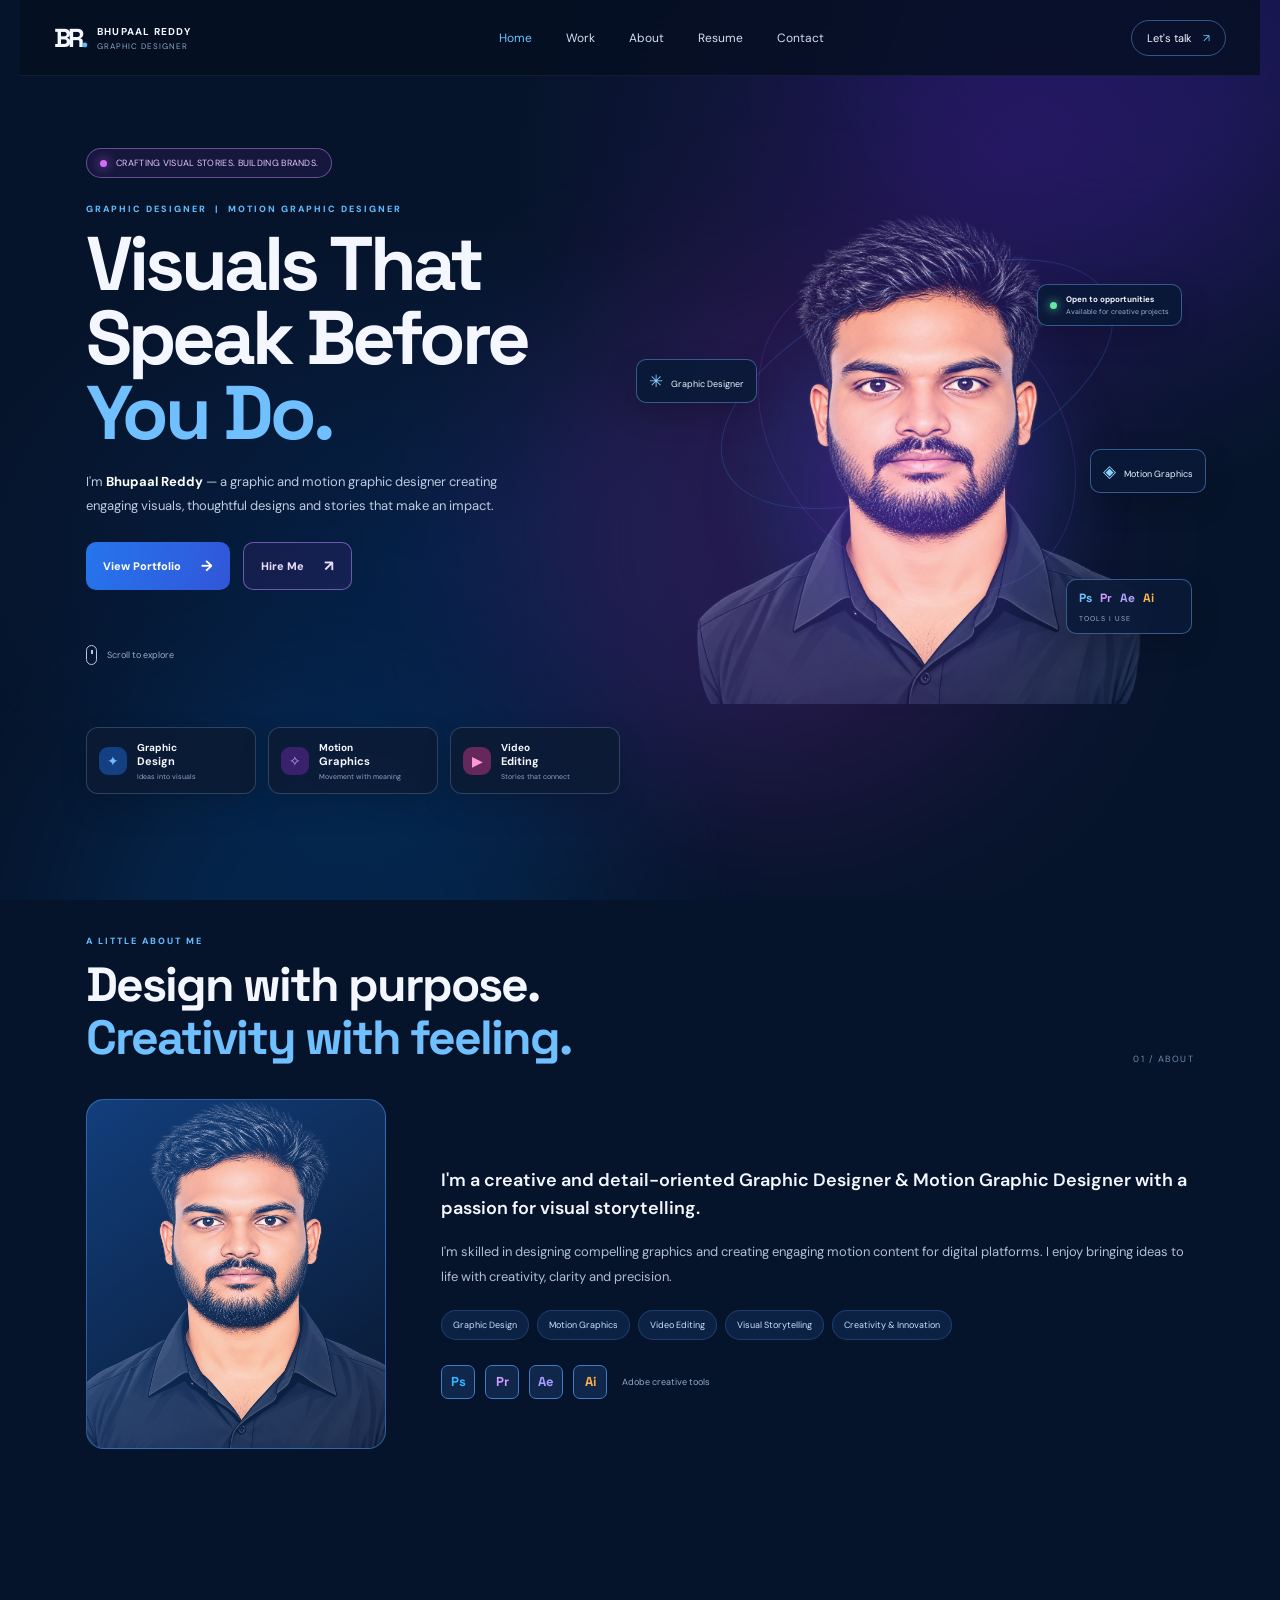
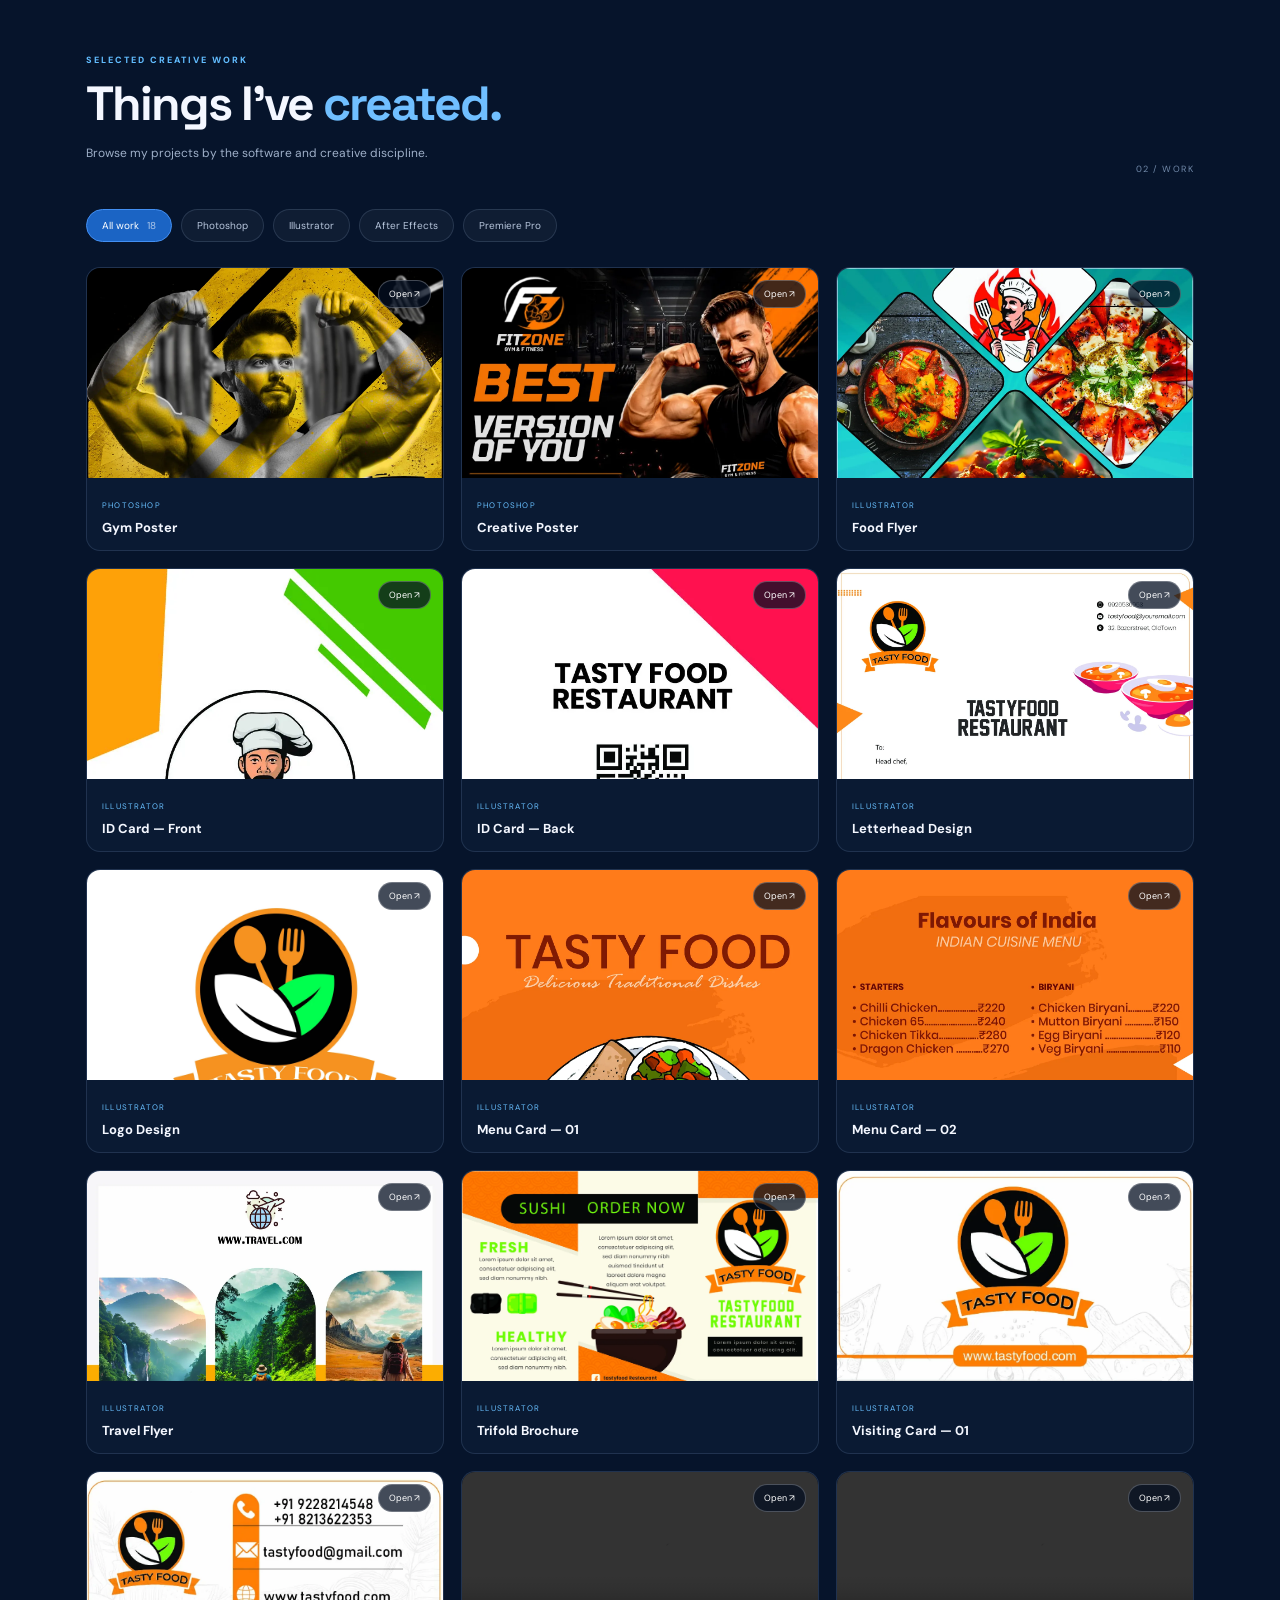
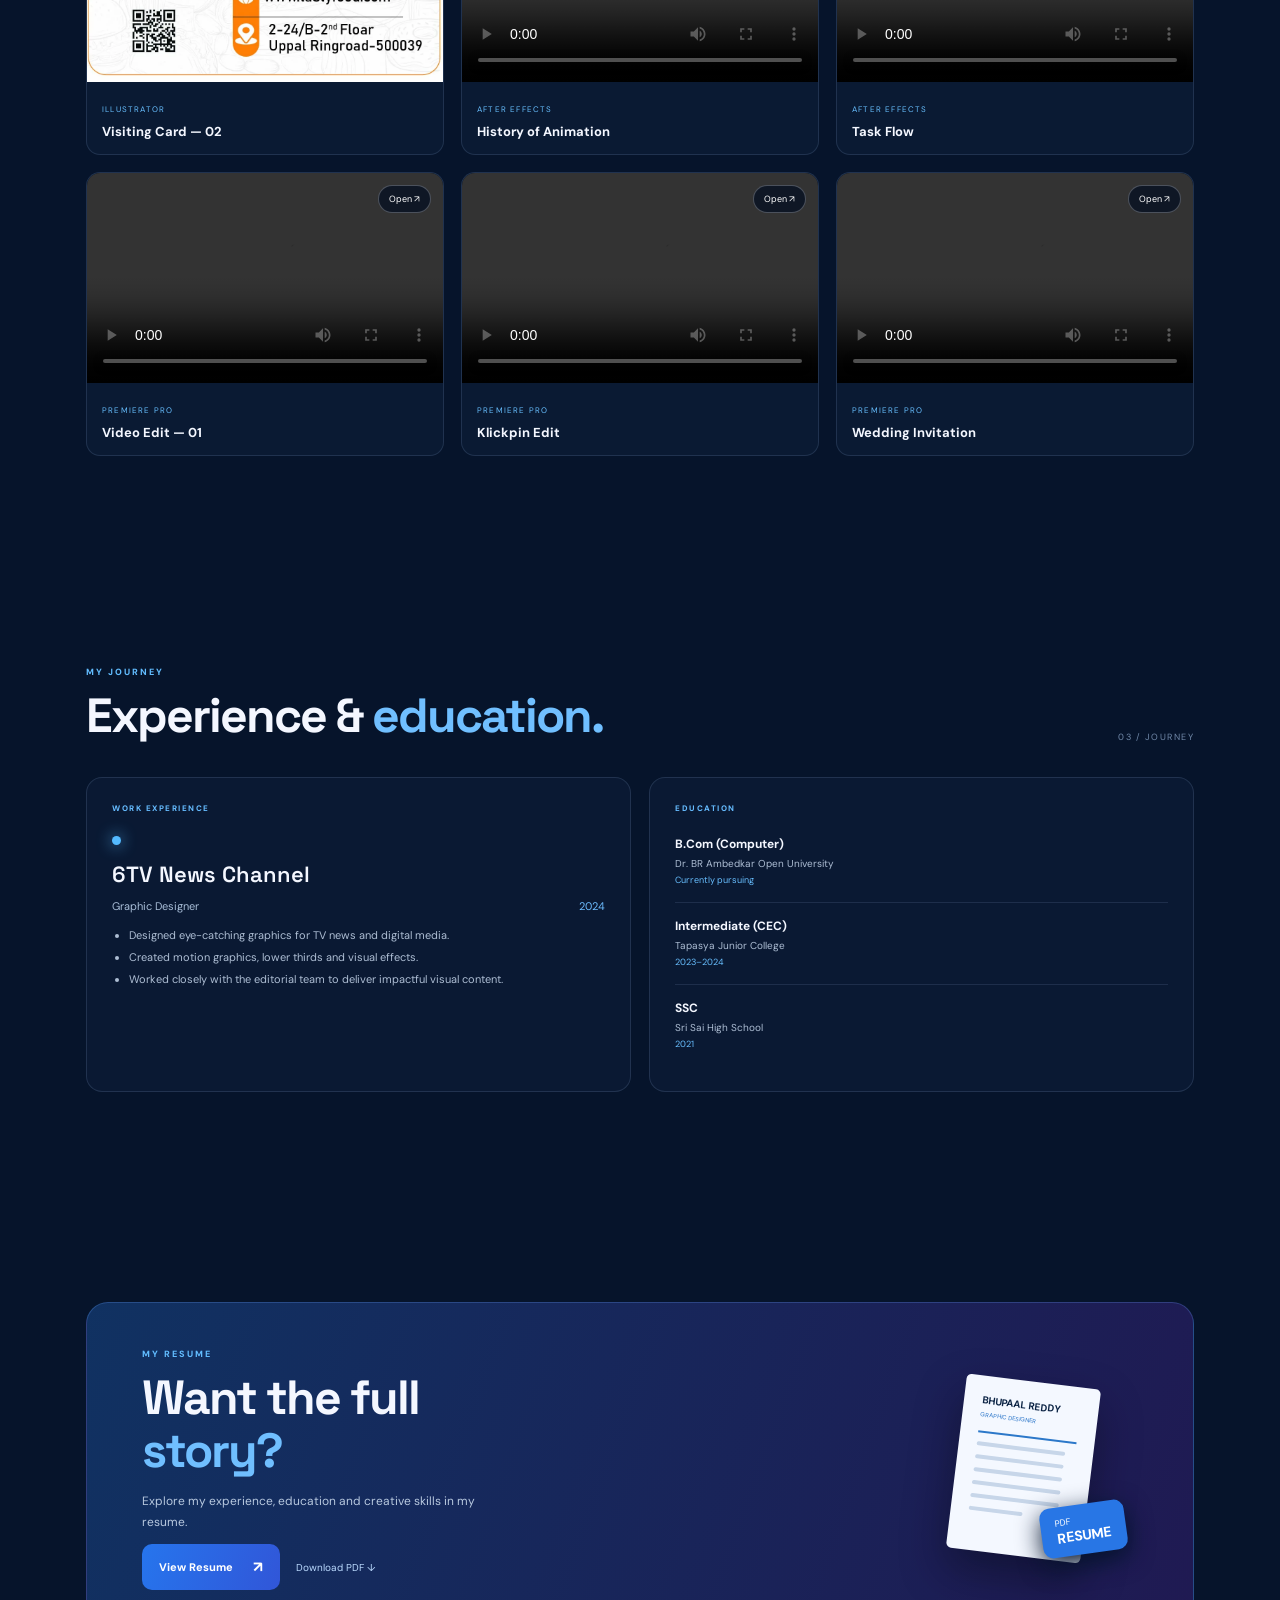
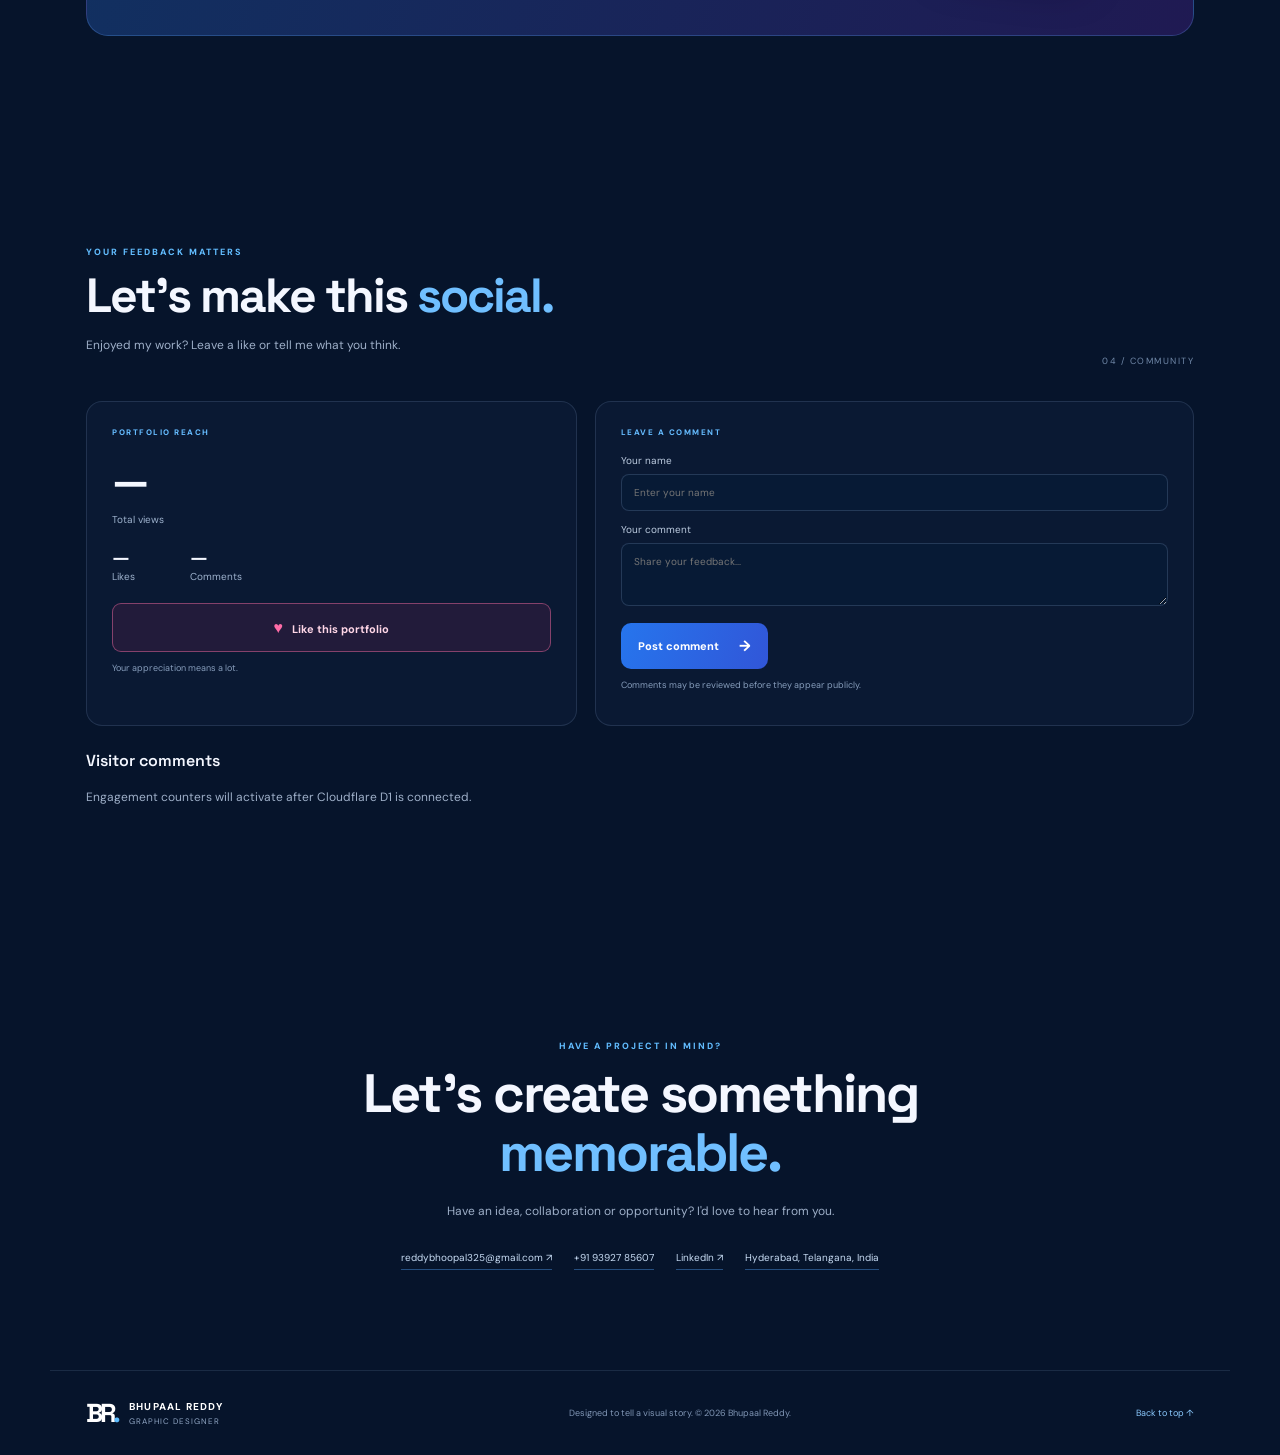
==== index.html @ ab81c2b3 "Add files via upload" ====
<!doctype html>
<html lang="en">
<head>
  <meta charset="utf-8"><meta name="viewport" content="width=device-width, initial-scale=1">
  <meta name="theme-color" content="#06142b">
  <meta name="description" content="Bhupaal Reddy — Graphic Designer and Motion Graphic Designer. Explore selected design, motion graphics and video editing work.">
  <title>Bhupaal Reddy | Graphic & Motion Graphic Designer</title>
  <link rel="preconnect" href="https://fonts.googleapis.com">
  <link rel="preconnect" href="https://fonts.gstatic.com" crossorigin>
  <link href="https://fonts.googleapis.com/css2?family=DM+Sans:wght@400;500;600;700;800&family=Space+Grotesk:wght@400;500;600;700&display=swap" rel="stylesheet">
  <link rel="stylesheet" href="style.css">
</head>
<body>
  <div class="ambient" aria-hidden="true"><span></span><span></span><span></span></div>
  <header class="site-header">
    <a class="brand" href="#home"><span class="brand-mark">BR<span>.</span></span><span><b>BHUPAAL REDDY</b><small>GRAPHIC DESIGNER</small></span></a>
    <button class="menu-toggle" aria-label="Toggle navigation" aria-expanded="false">☰</button>
    <nav class="nav"><a href="#home" class="active">Home</a><a href="#work">Work</a><a href="#about">About</a><a href="#resume">Resume</a><a href="#contact">Contact</a></nav>
    <a class="nav-cta" href="#contact">Let's talk <span>↗</span></a>
  </header>

  <main>
    <section class="hero section" id="home">
      <div class="hero-copy">
        <div class="eyebrow"><i></i> CRAFTING VISUAL STORIES. BUILDING BRANDS.</div>
        <p class="overline">GRAPHIC DESIGNER&nbsp; | &nbsp;MOTION GRAPHIC DESIGNER</p>
        <h1>Visuals That<br>Speak Before<br><em>You Do.</em></h1>
        <p class="hero-intro">I'm <strong>Bhupaal Reddy</strong> — a graphic and motion graphic designer creating engaging visuals, thoughtful designs and stories that make an impact.</p>
        <div class="hero-actions"><a class="btn primary" href="#work">View Portfolio <span>→</span></a><a class="btn secondary" href="#contact">Hire Me <span>↗</span></a></div>
        <a class="scroll-cue" href="#work"><span class="mouse"></span> Scroll to explore</a>
      </div>
      <div class="hero-visual">
        <div class="orbit orbit-one"></div><div class="orbit orbit-two"></div>
        <div class="portrait-glow"></div>
        <img class="hero-portrait" src="assets/bhupaal-portrait.png" alt="Portrait of Bhupaal Reddy">
        <div class="float-tag tag-design"><span class="tag-icon">✳</span> Graphic Designer</div>
        <div class="float-tag tag-motion"><span class="tag-icon">◈</span> Motion Graphics</div>
        <div class="float-tag tag-tools"><b>Ps</b><b>Pr</b><b>Ae</b><b>Ai</b><small>TOOLS I USE</small></div>
        <div class="availability"><i></i><span><b>Open to opportunities</b><small>Available for creative projects</small></span></div>
      </div>
      <div class="hero-stats">
        <div class="stat-card"><span class="stat-icon blue">✦</span><div><b>Graphic</b><strong>Design</strong><small>Ideas into visuals</small></div></div>
        <div class="stat-card"><span class="stat-icon purple">✧</span><div><b>Motion</b><strong>Graphics</strong><small>Movement with meaning</small></div></div>
        <div class="stat-card"><span class="stat-icon pink">▶</span><div><b>Video</b><strong>Editing</strong><small>Stories that connect</small></div></div>
      </div>
    </section>

    <section class="section about-section" id="about">
      <div class="section-heading"><div><p class="overline">A LITTLE ABOUT ME</p><h2>Design with purpose.<br><em>Creativity with feeling.</em></h2></div><span class="section-index">01 / ABOUT</span></div>
      <div class="about-grid">
        <div class="about-photo"><img src="assets/bhupaal-portrait.png" alt="Bhupaal Reddy"></div>
        <div class="about-copy"><p class="lead">I'm a creative and detail-oriented Graphic Designer & Motion Graphic Designer with a passion for visual storytelling.</p><p>I'm skilled in designing compelling graphics and creating engaging motion content for digital platforms. I enjoy bringing ideas to life with creativity, clarity and precision.</p><div class="skill-chips"><span>Graphic Design</span><span>Motion Graphics</span><span>Video Editing</span><span>Visual Storytelling</span><span>Creativity & Innovation</span></div>
          <div class="tools-row"><div class="tool-logo ps">Ps</div><div class="tool-logo pr">Pr</div><div class="tool-logo ae">Ae</div><div class="tool-logo ai">Ai</div><span>Adobe creative tools</span></div>
        </div>
      </div>
    </section>

    <section class="section work-section" id="work">
      <div class="section-heading"><div><p class="overline">SELECTED CREATIVE WORK</p><h2>Things I've <em>created.</em></h2><p class="muted">Browse my projects by the software and creative discipline.</p></div><span class="section-index">02 / WORK</span></div>
      <div class="filters" role="tablist" aria-label="Filter projects">
        <button class="filter active" data-filter="all">All work <span>18</span></button>
        <button class="filter" data-filter="photoshop">Photoshop</button><button class="filter" data-filter="illustrator">Illustrator</button><button class="filter" data-filter="after-effects">After Effects</button><button class="filter" data-filter="premiere-pro">Premiere Pro</button>
      </div>
      <div class="gallery" id="gallery"></div>
    </section>

    <section class="section experience-section">
      <div class="section-heading"><div><p class="overline">MY JOURNEY</p><h2>Experience & <em>education.</em></h2></div><span class="section-index">03 / JOURNEY</span></div>
      <div class="journey-grid">
        <article class="journey-card"><span class="card-label">WORK EXPERIENCE</span><div class="timeline-dot"></div><h3>6TV News Channel</h3><p class="role">Graphic Designer <span>2024</span></p><ul><li>Designed eye-catching graphics for TV news and digital media.</li><li>Created motion graphics, lower thirds and visual effects.</li><li>Worked closely with the editorial team to deliver impactful visual content.</li></ul></article>
        <article class="journey-card"><span class="card-label">EDUCATION</span><div class="education-item"><b>B.Com (Computer)</b><span>Dr. BR Ambedkar Open University</span><small>Currently pursuing</small></div><div class="education-item"><b>Intermediate (CEC)</b><span>Tapasya Junior College</span><small>2023–2024</small></div><div class="education-item"><b>SSC</b><span>Sri Sai High School</span><small>2021</small></div></article>
      </div>
    </section>

    <section class="section resume-section" id="resume">
      <div class="resume-panel"><div><p class="overline">MY RESUME</p><h2>Want the full<br><em>story?</em></h2><p>Explore my experience, education and creative skills in my resume.</p><a class="btn primary" href="assets/Bhupaal-Reddy-Resume.pdf" target="_blank" rel="noopener">View Resume <span>↗</span></a><a class="resume-download" href="assets/Bhupaal-Reddy-Resume.pdf" download>Download PDF ↓</a></div><div class="resume-art"><div class="resume-sheet"><b>BHUPAAL REDDY</b><small>GRAPHIC DESIGNER</small><hr><span></span><span></span><span></span><span></span><span></span><span></span></div><div class="resume-badge">PDF<br><b>RESUME</b></div></div></div>
    </section>

    <section class="section community-section" id="community">
      <div class="section-heading"><div><p class="overline">YOUR FEEDBACK MATTERS</p><h2>Let's make this <em>social.</em></h2><p class="muted">Enjoyed my work? Leave a like or tell me what you think.</p></div><span class="section-index">04 / COMMUNITY</span></div>
      <div class="community-grid">
        <div class="engagement-card"><span class="card-label">PORTFOLIO REACH</span><div class="metric"><strong id="view-count">—</strong><span>Total views</span></div><div class="metric-row"><div><b id="like-count">—</b><span>Likes</span></div><div><b id="comment-count">—</b><span>Comments</span></div></div><button class="like-button" id="like-button" type="button"><span>♥</span> <b>Like this portfolio</b></button><small class="note" id="like-note">Your appreciation means a lot.</small></div>
        <div class="comments-card"><span class="card-label">LEAVE A COMMENT</span><form id="comment-form"><label>Your name<input name="name" maxlength="60" placeholder="Enter your name" required></label><label>Your comment<textarea name="comment" maxlength="600" rows="3" placeholder="Share your feedback..." required></textarea></label><button class="btn primary" type="submit">Post comment <span>→</span></button><p class="form-message" id="form-message" aria-live="polite">Comments may be reviewed before they appear publicly.</p></form></div>
      </div>
      <div class="recent-comments"><h3>Visitor comments</h3><div id="comments-list"><p class="muted">Comments will appear here once the site is connected to its database.</p></div></div>
    </section>

    <section class="section contact-section" id="contact">
      <p class="overline">HAVE A PROJECT IN MIND?</p><h2>Let's create something<br><em>memorable.</em></h2><p class="muted">Have an idea, collaboration or opportunity? I'd love to hear from you.</p>
      <div class="contact-links"><a href="mailto:reddybhoopal325@gmail.com">reddybhoopal325@gmail.com ↗</a><a href="tel:+919392785607">+91 93927 85607</a><a href="https://www.linkedin.com/in/bhupaal-reddy" target="_blank" rel="noopener">LinkedIn ↗</a><span>Hyderabad, Telangana, India</span></div>
    </section>
  </main>
  <footer><a class="brand" href="#home"><span class="brand-mark">BR<span>.</span></span><span><b>BHUPAAL REDDY</b><small>GRAPHIC DESIGNER</small></span></a><span>Designed to tell a visual story. © <span id="year"></span> Bhupaal Reddy.</span><a href="#home">Back to top ↑</a></footer>
  <script src="script.js"></script>
</body></html>
---- style.css ----
*{box-sizing:border-box}html{scroll-behavior:smooth;scroll-padding-top:90px}body{margin:0;background:#06142b;color:#f4f7ff;font-family:"DM Sans",sans-serif;overflow-x:hidden}a{color:inherit;text-decoration:none}button,input,textarea{font:inherit}.ambient{position:fixed;inset:0;pointer-events:none;z-index:-1;overflow:hidden;background:radial-gradient(ellipse at 78% 18%,rgba(111,31,193,.24),transparent 34%),radial-gradient(ellipse at 35% 62%,rgba(0,92,205,.17),transparent 42%),#06142b}.ambient span{position:absolute;width:42vw;height:42vw;border-radius:50%;filter:blur(90px);opacity:.2;animation:drift 18s ease-in-out infinite alternate}.ambient span:nth-child(1){background:#4b22cb;top:-20vw;right:-8vw}.ambient span:nth-child(2){background:#0068c9;bottom:-24vw;left:5vw;animation-delay:-6s}.ambient span:nth-child(3){background:#9c27b0;top:30%;left:40%;animation-delay:-11s}@keyframes drift{to{transform:translate(8vw,5vw) scale(1.25)}}.site-header{height:76px;max-width:1240px;padding:0 34px;margin:auto;display:flex;align-items:center;justify-content:space-between;position:sticky;top:0;z-index:20;background:rgba(5,15,34,.82);backdrop-filter:blur(18px);border-bottom:1px solid rgba(255,255,255,.06)}.brand{display:flex;align-items:center;gap:11px}.brand-mark{font:700 26px "Space Grotesk";letter-spacing:-3px}.brand-mark span{color:#5cbcff}.brand b{display:block;font-size:10px;letter-spacing:1.2px}.brand small{display:block;font-size:8px;color:#91a6c4;letter-spacing:1px;margin-top:3px}.nav{display:flex;gap:34px;color:#d4def0;font-size:12px}.nav a{transition:.2s}.nav a:hover,.nav a.active{color:#67c4ff}.nav-cta{font-size:11px;border:1px solid rgba(96,174,255,.45);padding:10px 15px;border-radius:20px}.nav-cta span{color:#67c4ff;margin-left:8px}.menu-toggle{display:none;background:none;border:0;color:white;font-size:22px}.section{max-width:1180px;margin:auto;padding:105px 36px}.hero{min-height:690px;padding-top:72px;padding-bottom:70px;display:grid;grid-template-columns:1fr 1fr;position:relative;align-items:center}.hero-copy{z-index:2;padding-bottom:95px}.eyebrow{display:inline-flex;align-items:center;gap:9px;border:1px solid rgba(201,151,255,.45);background:rgba(125,52,181,.13);padding:8px 13px;border-radius:30px;font-size:9px;color:#e5c7ff;letter-spacing:.3px}.eyebrow i,.availability i{width:7px;height:7px;background:#d66bff;box-shadow:0 0 12px #d66bff;border-radius:50%}.overline{font-size:9px;letter-spacing:2px;color:#62bdff;font-weight:800;margin:25px 0 12px}.hero h1{font:700 clamp(48px,6vw,76px)/.98 "Space Grotesk";letter-spacing:-4px;margin:0 0 20px}.hero h1 em,.section h2 em,.contact-section h2 em{font-style:normal;color:#70bfff}.hero-intro{font-size:13px;line-height:1.8;color:#bdcbe0;max-width:440px}.hero-intro strong{color:white}.hero-actions{display:flex;gap:13px;margin-top:25px}.btn{display:inline-flex;align-items:center;justify-content:center;gap:20px;padding:13px 17px;border-radius:10px;font-size:11px;font-weight:800;border:0;cursor:pointer;transition:transform .2s,box-shadow .2s}.btn:hover{transform:translateY(-3px);box-shadow:0 10px 30px rgba(24,117,255,.22)}.btn.primary{background:linear-gradient(110deg,#2675ed,#3156d8);color:white}.btn.secondary{border:1px solid rgba(180,135,255,.55);color:#eadcff;background:rgba(118,54,178,.14)}.btn span{font-size:15px}.scroll-cue{display:flex;align-items:center;gap:10px;color:#9caec8;font-size:9px;margin-top:55px}.mouse{height:20px;width:11px;border:1px solid #b8c9df;border-radius:8px;position:relative}.mouse:after{content:"";position:absolute;width:2px;height:4px;background:#b8c9df;top:4px;left:4px}.hero-visual{height:500px;position:relative;display:flex;align-items:flex-end;justify-content:center}.portrait-glow{position:absolute;width:360px;height:390px;bottom:20px;border-radius:48% 48% 15% 15%;background:radial-gradient(ellipse,rgba(101,43,209,.48),rgba(12,100,207,.12) 55%,transparent 72%);filter:blur(24px)}.hero-portrait{height:490px;max-width:100%;object-fit:contain;object-position:bottom;position:relative;z-index:1;filter:drop-shadow(0 15px 45px rgba(0,0,0,.38));mix-blend-mode:screen}.orbit{position:absolute;border:1px solid rgba(67,154,255,.22);border-radius:50%;transform:rotate(-24deg);z-index:0}.orbit-one{width:420px;height:200px;top:80px}.orbit-two{width:360px;height:270px;top:95px;transform:rotate(45deg);border-color:rgba(184,80,255,.18)}.float-tag,.availability{position:absolute;z-index:3;background:rgba(10,26,55,.88);border:1px solid rgba(100,171,255,.45);box-shadow:0 10px 30px rgba(0,0,0,.2);backdrop-filter:blur(12px);border-radius:10px}.float-tag{padding:10px 12px;font-size:9px;color:#eaf4ff}.tag-design{left:-4px;top:155px}.tag-motion{right:-12px;top:245px}.tag-icon{color:#8ed2ff;font-size:17px;margin-right:6px}.tag-tools{right:2px;bottom:70px;display:flex;gap:8px;align-items:center;flex-wrap:wrap;width:126px}.tag-tools b{font:700 12px "Space Grotesk";color:#6bc4ff}.tag-tools b:nth-child(2){color:#d19bff}.tag-tools b:nth-child(3){color:#b2a2ff}.tag-tools b:nth-child(4){color:#ffb44e}.tag-tools small{width:100%;font-size:7px;color:#9eb2cf;letter-spacing:1px}.availability{top:80px;right:12px;display:flex;gap:9px;align-items:center;padding:9px 12px}.availability i{background:#65e8a6;box-shadow:0 0 10px #65e8a6}.availability b,.availability small{display:block;font-size:8px}.availability small{color:#9eb2cf;font-size:7px;margin-top:3px}.hero-stats{position:absolute;bottom:36px;left:36px;display:flex;gap:12px}.stat-card{width:170px;min-height:67px;border:1px solid rgba(157,190,230,.24);background:rgba(12,27,52,.84);backdrop-filter:blur(12px);border-radius:12px;padding:12px;display:flex;align-items:center;gap:10px;box-shadow:0 12px 30px rgba(0,0,0,.15)}.stat-icon{width:28px;height:28px;border-radius:9px;display:grid;place-items:center;font-size:14px}.stat-icon.blue{background:#153f83;color:#6dbbff}.stat-icon.purple{background:#39216e;color:#d0a1ff}.stat-icon.pink{background:#65275c;color:#ff9bd4}.stat-card b,.stat-card strong,.stat-card small{display:block}.stat-card b{font-size:10px}.stat-card strong{font-size:11px}.stat-card small{font-size:7px;color:#91a6c4;margin-top:4px}.section-heading{display:flex;justify-content:space-between;align-items:flex-end;margin-bottom:34px}.section h2,.contact-section h2{font:700 clamp(34px,4vw,48px)/1.1 "Space Grotesk";letter-spacing:-2px;margin:0}.section-heading .overline{margin:0 0 12px}.muted{color:#9eafc8;font-size:12px;line-height:1.7}.section-index{font-size:9px;letter-spacing:1.5px;color:#7189a9}.work-section{padding-top:100px}.filters{display:flex;gap:9px;flex-wrap:wrap;margin:25px 0}.filter{background:rgba(255,255,255,.04);border:1px solid rgba(159,187,224,.17);color:#b7c6dc;border-radius:25px;padding:9px 15px;font-size:10px;cursor:pointer}.filter.active,.filter:hover{background:#1b64c4;border-color:#438ff2;color:white}.filter span{opacity:.65;margin-left:5px}.gallery{display:grid;grid-template-columns:repeat(3,1fr);gap:17px}.project-card{border:1px solid rgba(151,181,222,.16);background:rgba(12,28,54,.83);border-radius:14px;overflow:hidden;transition:.25s}.project-card:hover{transform:translateY(-5px);border-color:rgba(76,164,255,.6);box-shadow:0 15px 35px rgba(0,0,0,.2)}.project-media{height:210px;background:#0c1d38;display:grid;place-items:center;overflow:hidden;position:relative}.project-media img,.project-media video{width:100%;height:100%;object-fit:cover}.project-media video{background:#06142b}.project-info{padding:14px 15px}.project-info small{color:#69bfff;font-size:8px;letter-spacing:1.2px;text-transform:uppercase}.project-info h3{font-size:13px;margin:6px 0 0}.project-open{position:absolute;right:12px;top:12px;border:1px solid rgba(255,255,255,.25);background:rgba(4,15,34,.75);color:white;border-radius:20px;padding:7px 10px;font-size:9px}.about-grid{display:grid;grid-template-columns:300px 1fr;gap:55px;align-items:center}.about-photo{height:350px;border-radius:18px;border:1px solid rgba(81,157,255,.5);background:linear-gradient(145deg,#123e7b,#09172f);overflow:hidden;display:flex;justify-content:center}.about-photo img{height:100%;object-fit:contain;mix-blend-mode:screen}.about-copy p{font-size:13px;color:#aebed4;line-height:1.9}.about-copy .lead{font-size:18px;line-height:1.55;color:#f4f7ff;font-weight:600}.skill-chips{display:flex;flex-wrap:wrap;gap:8px;margin:20px 0}.skill-chips span{font-size:9px;padding:8px 11px;border-radius:20px;background:rgba(40,111,205,.16);border:1px solid rgba(92,163,245,.22);color:#c7e3ff}.tools-row{display:flex;align-items:center;gap:10px;margin-top:25px}.tool-logo{width:34px;height:34px;display:grid;place-items:center;border-radius:7px;background:#10264a;border:1px solid #3c7dc5;font:700 13px "Space Grotesk"}.tool-logo.ps{color:#31b8ff}.tool-logo.pr{color:#d49aff}.tool-logo.ae{color:#a69bff}.tool-logo.ai{color:#ffb04c}.tools-row>span{font-size:9px;color:#93a9c7;margin-left:5px}.journey-grid{display:grid;grid-template-columns:1fr 1fr;gap:18px}.journey-card,.engagement-card,.comments-card{background:rgba(12,28,54,.78);border:1px solid rgba(151,181,222,.16);border-radius:16px;padding:25px}.card-label{display:block;color:#66bcff;font-size:8px;font-weight:800;letter-spacing:1.5px;margin-bottom:23px}.journey-card h3{font:600 22px "Space Grotesk";margin:0 0 8px}.role{color:#a9bed8;font-size:11px}.role span{float:right;color:#6dbdff}.journey-card ul{padding-left:17px;color:#aebed4;font-size:11px;line-height:2}.timeline-dot{width:9px;height:9px;border-radius:50%;background:#54baff;box-shadow:0 0 15px #54baff;margin-bottom:15px}.education-item{padding:0 0 16px;margin-bottom:15px;border-bottom:1px solid rgba(165,193,228,.13)}.education-item:last-child{border:0;margin:0}.education-item b,.education-item span,.education-item small{display:block}.education-item b{font-size:12px}.education-item span{font-size:10px;color:#aebed4;margin-top:5px}.education-item small{font-size:9px;color:#69bfff;margin-top:4px}.resume-panel{background:linear-gradient(110deg,rgba(19,57,112,.8),rgba(38,27,93,.8));border:1px solid rgba(106,168,255,.25);border-radius:22px;padding:45px 55px;display:flex;justify-content:space-between;align-items:center;overflow:hidden}.resume-panel h2{margin-bottom:14px}.resume-panel p:not(.overline){max-width:370px;color:#b8c9df;font-size:12px;line-height:1.7}.resume-panel .overline{margin-top:0}.resume-download{margin-left:16px;font-size:10px;color:#bcdcff}.resume-art{width:230px;height:210px;position:relative;display:grid;place-items:center}.resume-sheet{width:135px;height:175px;background:#f4f8ff;border-radius:5px;transform:rotate(7deg);padding:18px;color:#0b2344;box-shadow:0 20px 45px rgba(0,0,0,.35)}.resume-sheet b,.resume-sheet small{display:block}.resume-sheet b{font-size:10px}.resume-sheet small{font-size:6px;color:#2874c8;margin:4px 0 12px}.resume-sheet hr{border:0;border-top:2px solid #2c78c9}.resume-sheet span{display:block;height:4px;background:#c7d6e9;border-radius:4px;margin:9px 0;width:90%}.resume-sheet span:nth-last-child(1){width:55%}.resume-badge{position:absolute;right:12px;bottom:20px;background:#2876e5;color:white;border-radius:10px;padding:10px 15px;font-size:9px;transform:rotate(-8deg);box-shadow:0 8px 25px #05142c}.resume-badge b{font-size:14px}.community-grid{display:grid;grid-template-columns:.9fr 1.1fr;gap:18px}.engagement-card .card-label,.comments-card .card-label{margin-bottom:17px}.metric strong{font:700 42px "Space Grotesk";display:block}.metric span,.metric-row span{font-size:10px;color:#9eb2cd}.metric-row{display:flex;gap:55px;margin:16px 0 20px}.metric-row b,.metric-row span{display:block}.metric-row b{font:600 20px "Space Grotesk"}.like-button{width:100%;padding:13px;border:1px solid rgba(255,111,167,.45);border-radius:9px;background:rgba(196,52,112,.13);color:#ffd6e7;cursor:pointer;font-size:11px}.like-button span{color:#ff6ca7;font-size:16px;margin-right:6px}.like-button.liked{background:rgba(219,54,116,.27);border-color:#ff6ca7}.note,.form-message{display:block;color:#879dbb;font-size:9px;margin-top:10px}.comments-card form label{display:block;color:#bdcce0;font-size:10px;margin:12px 0}.comments-card input,.comments-card textarea{display:block;width:100%;margin-top:7px;padding:11px 12px;border-radius:8px;border:1px solid rgba(151,181,222,.2);background:#071a35;color:white;outline:none;resize:vertical}.comments-card input:focus,.comments-card textarea:focus{border-color:#4daaff}.comments-card .btn{margin-top:5px}.recent-comments{margin-top:24px}.recent-comments h3{font:600 16px "Space Grotesk"}.comment{border-top:1px solid rgba(151,181,222,.13);padding:13px 0}.comment b{font-size:10px}.comment time{color:#7f96b5;font-size:8px;margin-left:9px}.comment p{color:#afc0d7;font-size:11px;margin:7px 0 0;line-height:1.6}.contact-section{text-align:center;padding-top:90px;padding-bottom:100px}.contact-section h2{font-size:54px}.contact-section .muted{max-width:470px;margin:18px auto 30px}.contact-links{display:flex;justify-content:center;gap:22px;flex-wrap:wrap}.contact-links a,.contact-links span{font-size:10px;color:#c8dcf4;border-bottom:1px solid rgba(85,166,255,.4);padding-bottom:5px}footer{max-width:1180px;margin:auto;border-top:1px solid rgba(151,181,222,.14);padding:25px 36px;display:flex;align-items:center;justify-content:space-between;color:#8096b5;font-size:9px}footer .brand{color:white}footer>a:last-child{color:#8bcaff}.empty-state{color:#9eafc8;font-size:12px;padding:30px;text-align:center}
@media(max-width:850px){.site-header{padding:0 20px}.nav{gap:16px}.hero{grid-template-columns:1fr 1fr;padding-left:24px;padding-right:24px}.hero h1{font-size:58px}.hero-visual{height:430px}.hero-portrait{height:420px}.hero-stats{left:24px}.stat-card{width:145px}.section{padding-left:24px;padding-right:24px}.gallery{grid-template-columns:repeat(2,1fr)}.tag-motion{right:-4px}.about-grid{gap:30px}.section-index{display:none}}
@media(max-width:620px){.site-header{height:66px}.menu-toggle{display:block}.nav{display:none;position:absolute;top:65px;left:0;right:0;padding:20px;background:#081a35;flex-direction:column;gap:18px;border-bottom:1px solid #25476e}.nav.open{display:flex}.nav-cta{display:none}.hero{display:flex;flex-direction:column;align-items:stretch;padding-top:55px;min-height:auto}.hero-copy{padding-bottom:0}.hero h1{font-size:56px}.hero-visual{height:390px;margin-top:10px}.hero-portrait{height:390px}.hero-stats{position:relative;left:auto;bottom:auto;display:grid;grid-template-columns:1fr;gap:8px;margin-top:-4px}.stat-card{width:100%;min-height:58px}.tag-design{left:0}.tag-motion{right:0}.availability{right:0}.section{padding:75px 20px}.section-heading{align-items:flex-start}.section h2{font-size:36px}.gallery{grid-template-columns:1fr}.project-media{height:230px}.about-grid,.journey-grid,.community-grid{grid-template-columns:1fr}.about-photo{max-width:300px;margin:auto;width:100%}.resume-panel{padding:30px 24px}.resume-art{display:none}.resume-download{display:block;margin:14px 0 0}.contact-section h2{font-size:42px}.contact-links{flex-direction:column;align-items:center;gap:15px}footer{padding:22px 20px;gap:15px;flex-wrap:wrap}footer>span{order:3;width:100%}}
@media(prefers-reduced-motion:reduce){*,*:before,*:after{scroll-behavior:auto!important;animation:none!important;transition:none!important}}
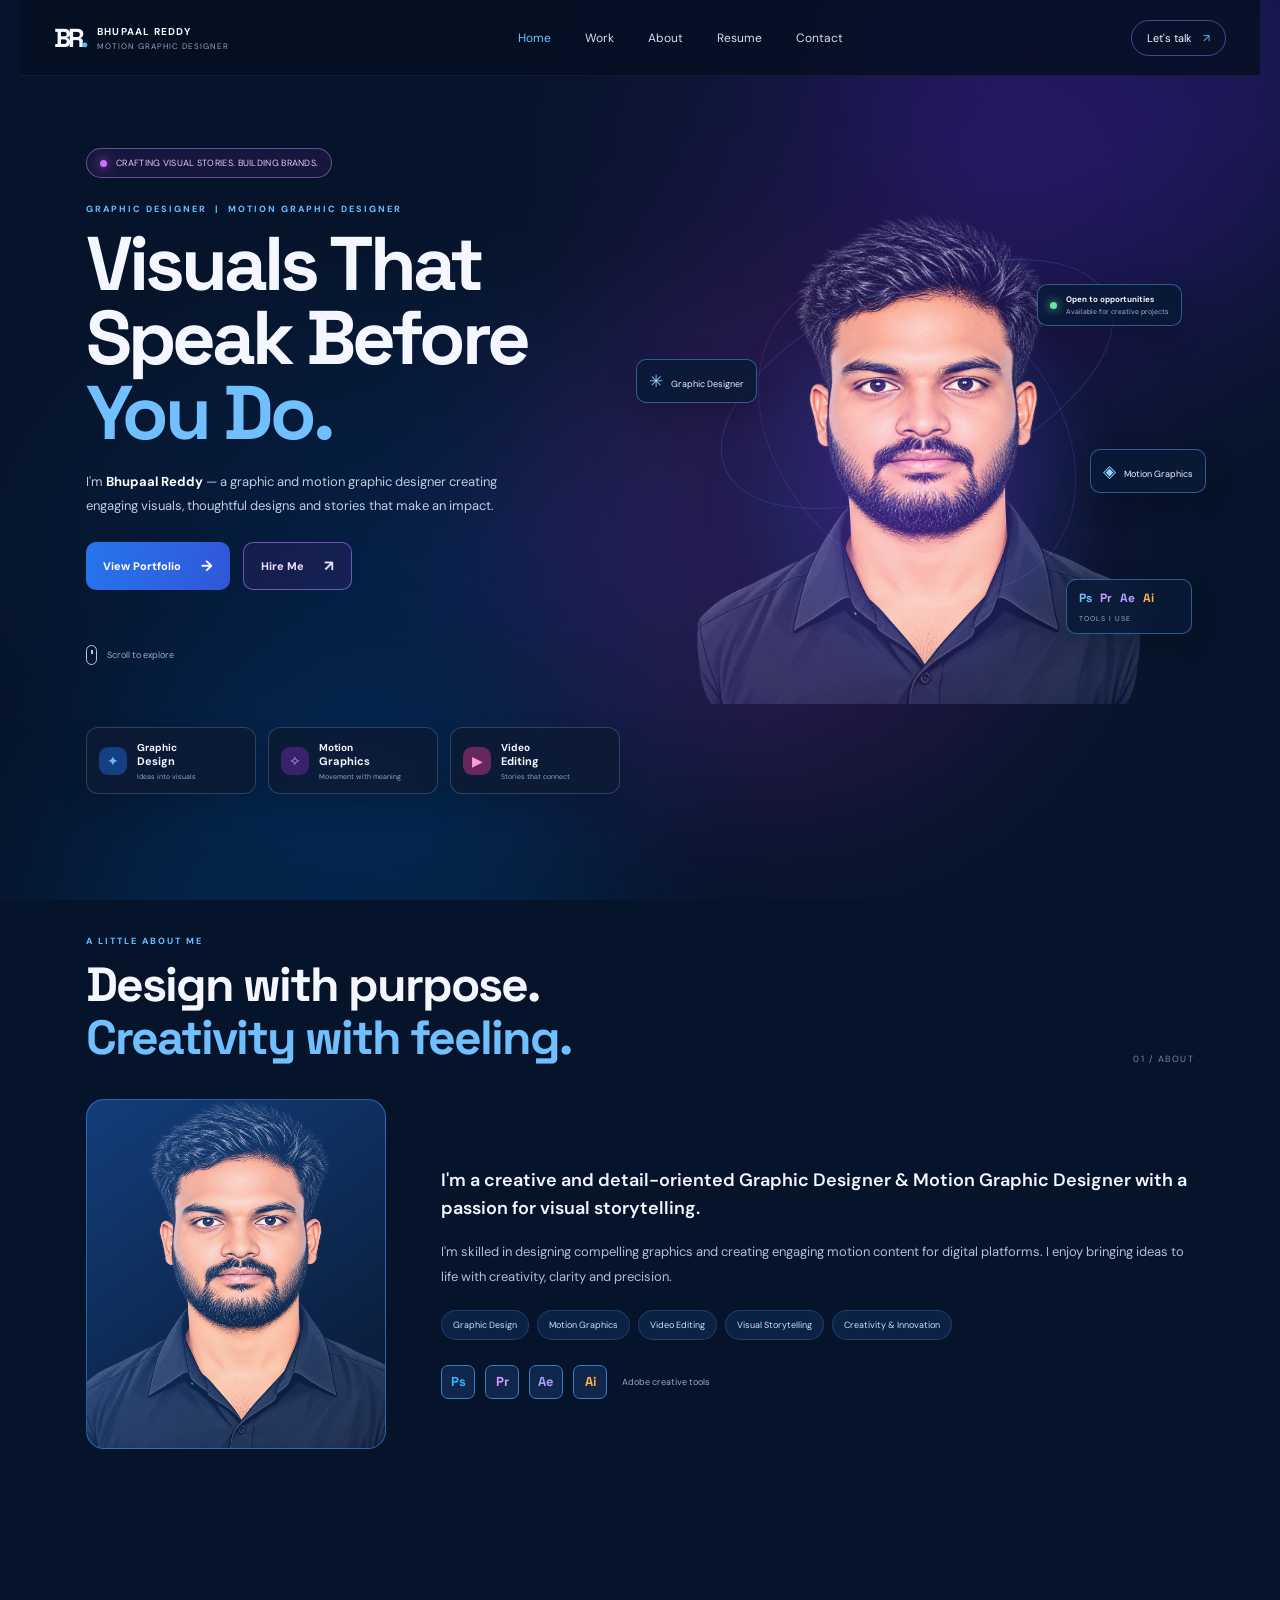
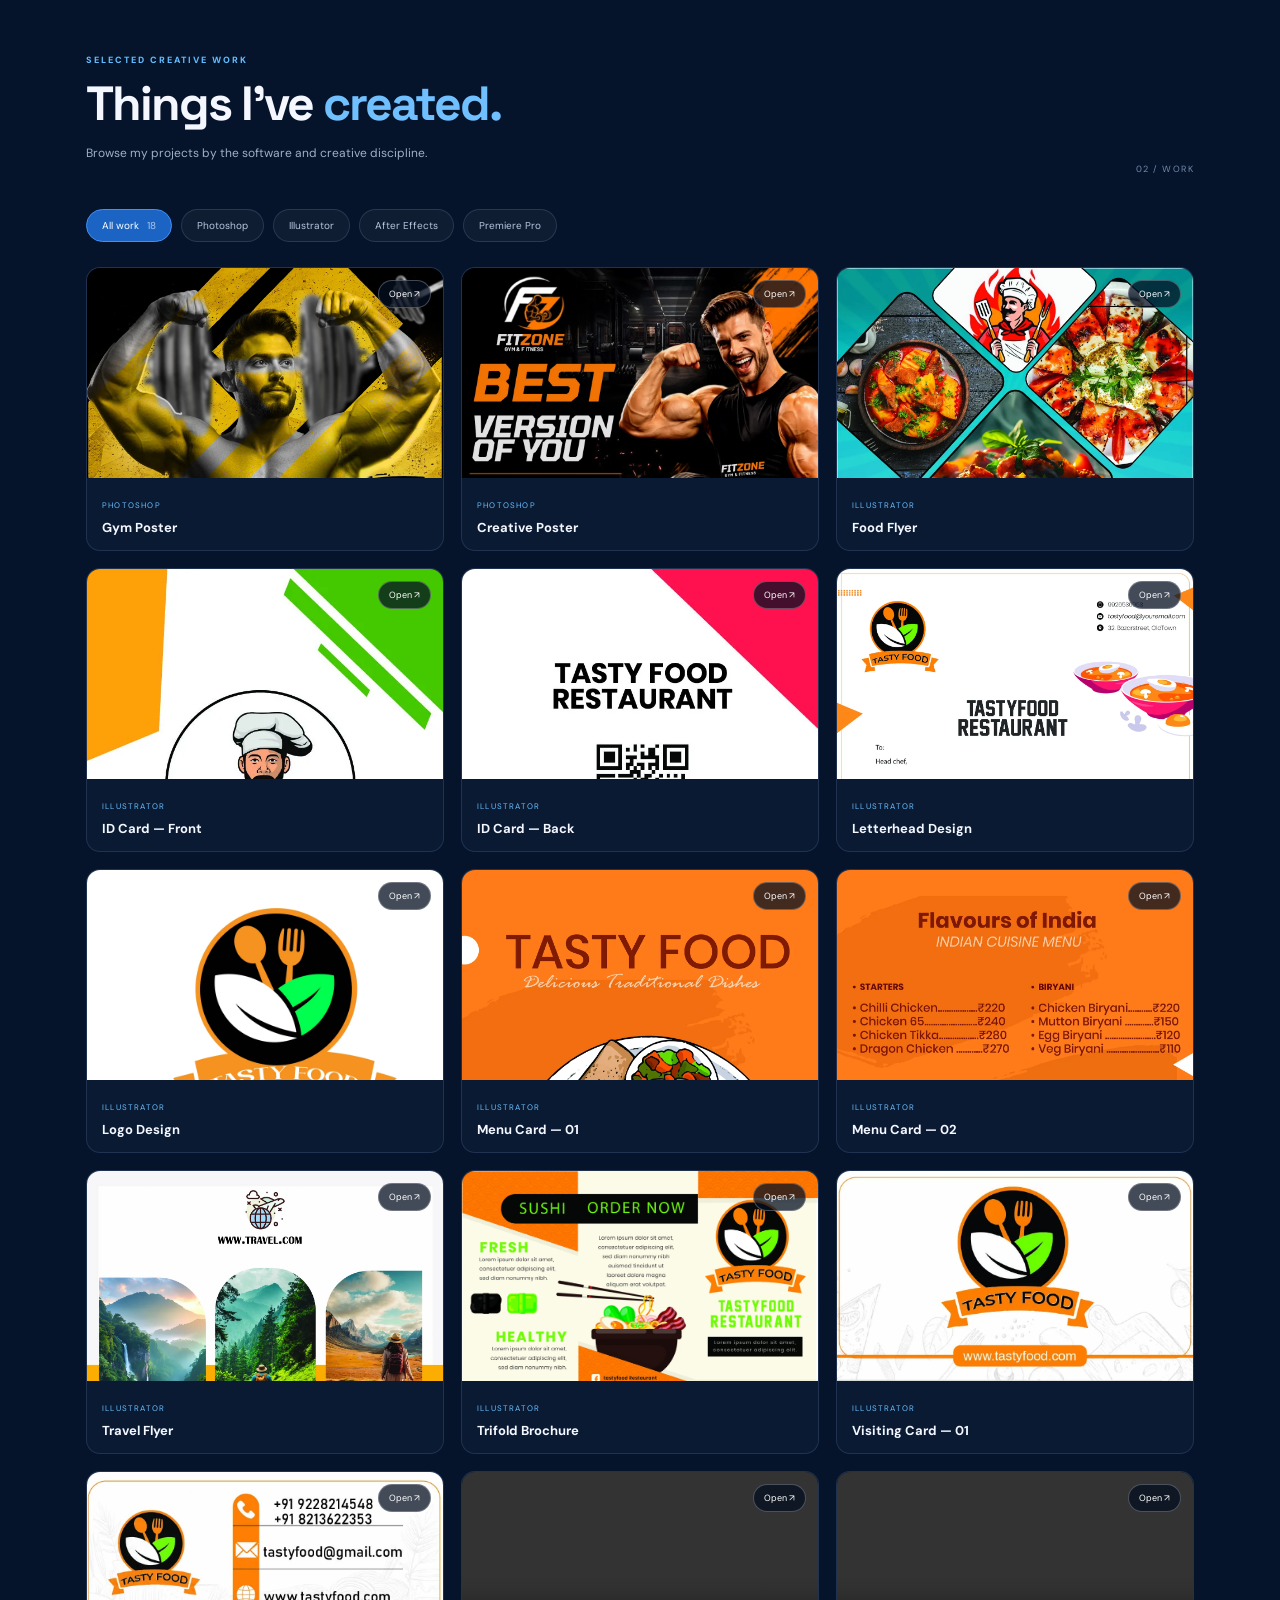
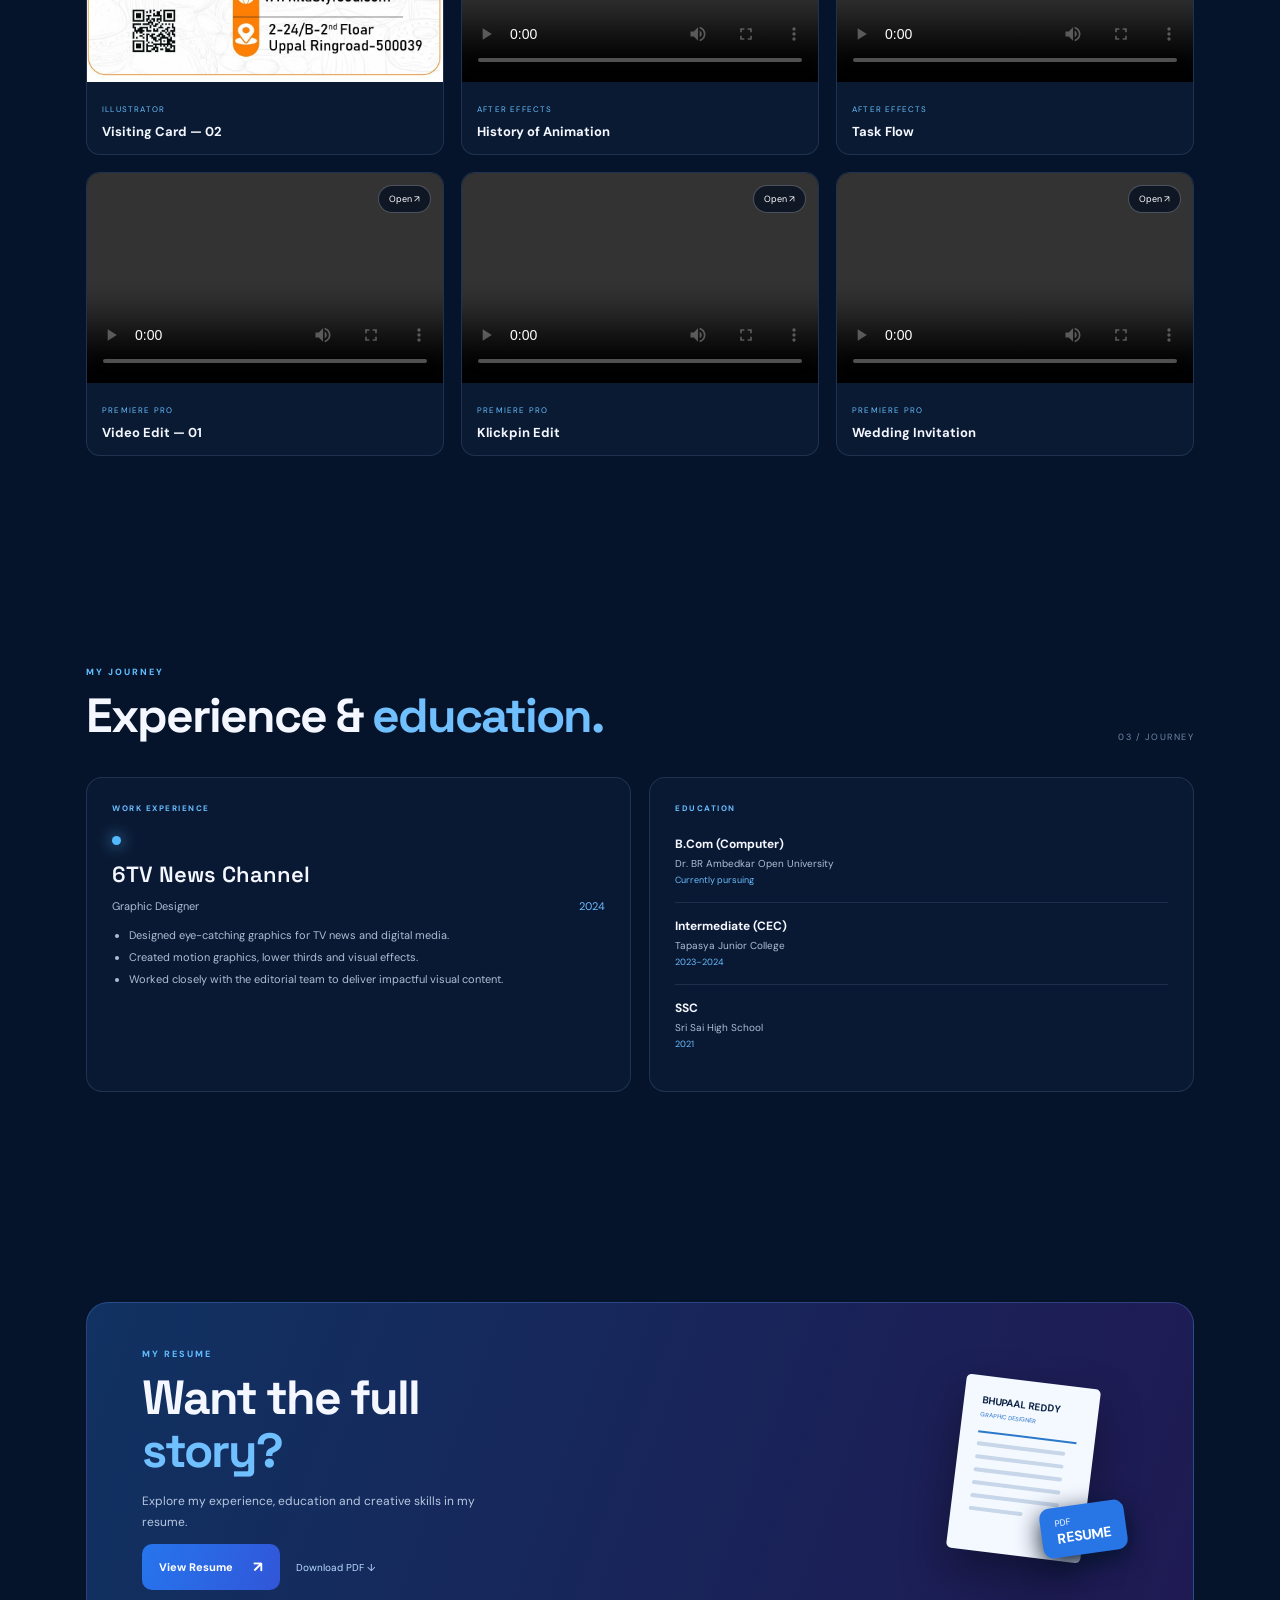
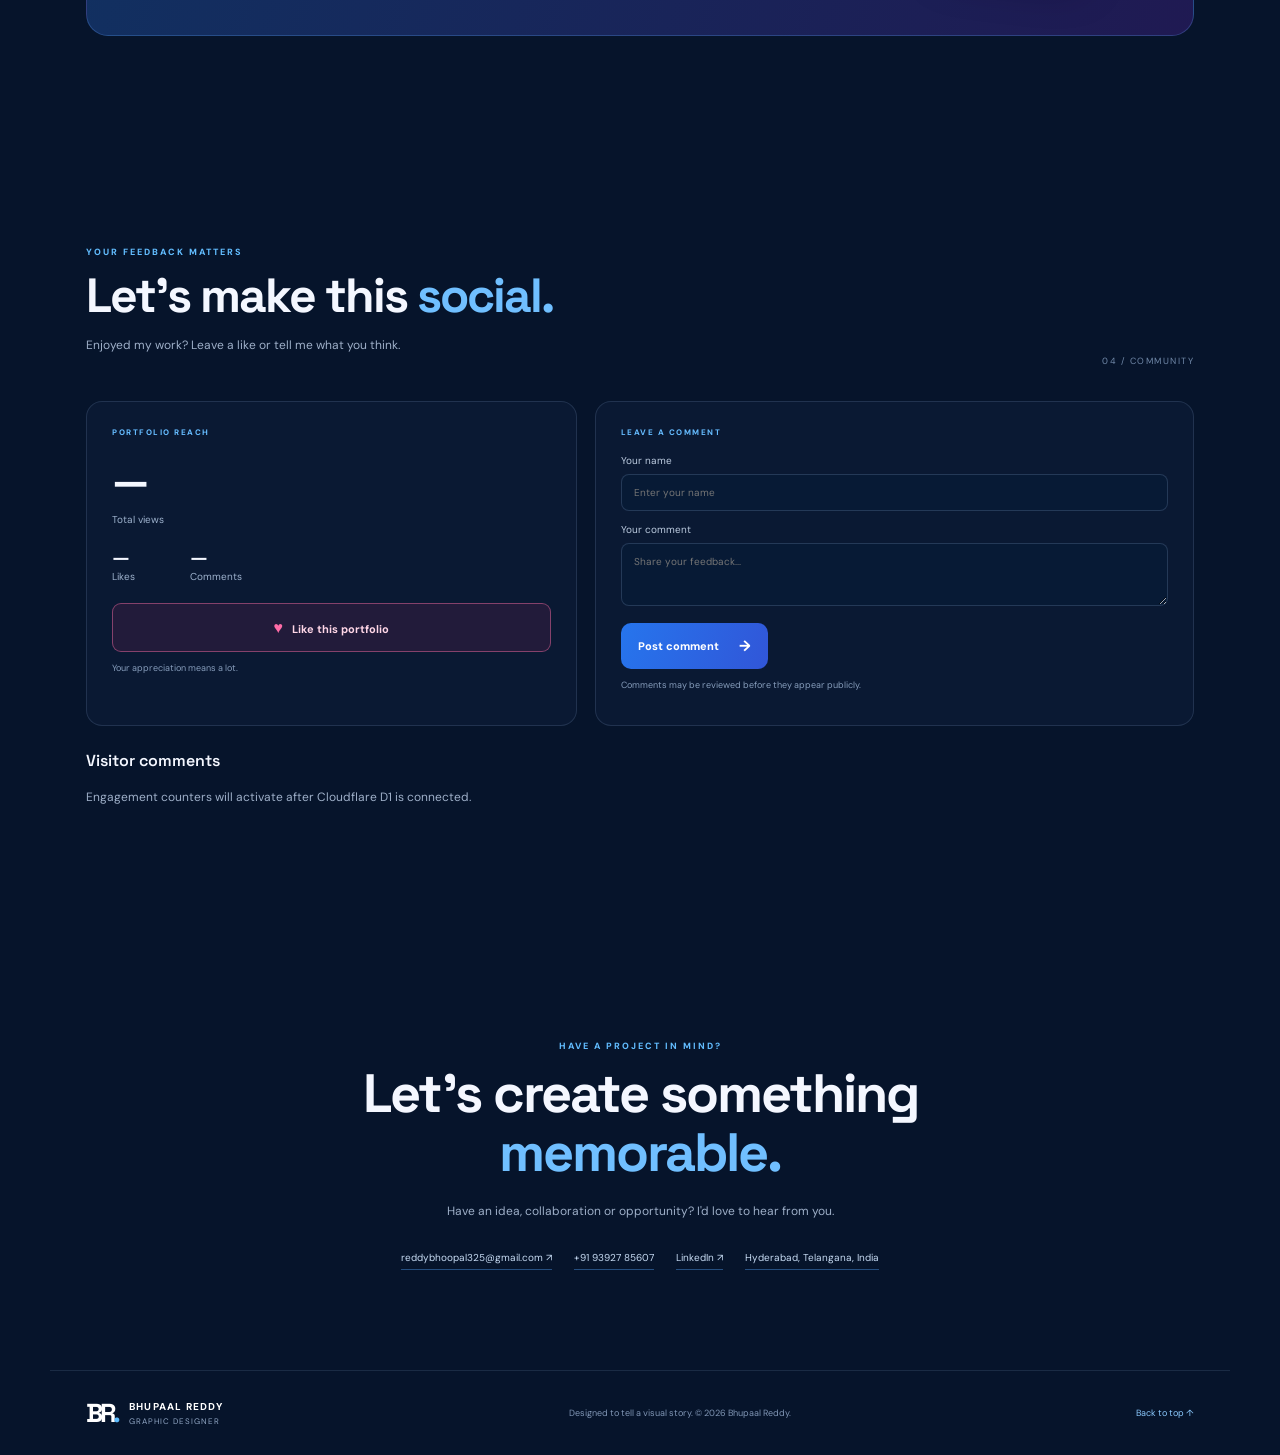
==== commit 7dd23816: "Update index.html" ====
--- a/index.html
+++ b/index.html
@@ -13,7 +13,7 @@
 <body>
   <div class="ambient" aria-hidden="true"><span></span><span></span><span></span></div>
   <header class="site-header">
-    <a class="brand" href="#home"><span class="brand-mark">BR<span>.</span></span><span><b>BHUPAAL REDDY</b><small>GRAPHIC DESIGNER</small></span></a>
+    <a class="brand" href="#home"><span class="brand-mark">BR<span>.</span></span><span><b>BHUPAAL REDDY</b><small>MOTION GRAPHIC DESIGNER</small></span></a>
     <button class="menu-toggle" aria-label="Toggle navigation" aria-expanded="false">☰</button>
     <nav class="nav"><a href="#home" class="active">Home</a><a href="#work">Work</a><a href="#about">About</a><a href="#resume">Resume</a><a href="#contact">Contact</a></nav>
     <a class="nav-cta" href="#contact">Let's talk <span>↗</span></a>
@@ -92,4 +92,4 @@
   </main>
   <footer><a class="brand" href="#home"><span class="brand-mark">BR<span>.</span></span><span><b>BHUPAAL REDDY</b><small>GRAPHIC DESIGNER</small></span></a><span>Designed to tell a visual story. © <span id="year"></span> Bhupaal Reddy.</span><a href="#home">Back to top ↑</a></footer>
   <script src="script.js"></script>
-</body></html>+</body></html>
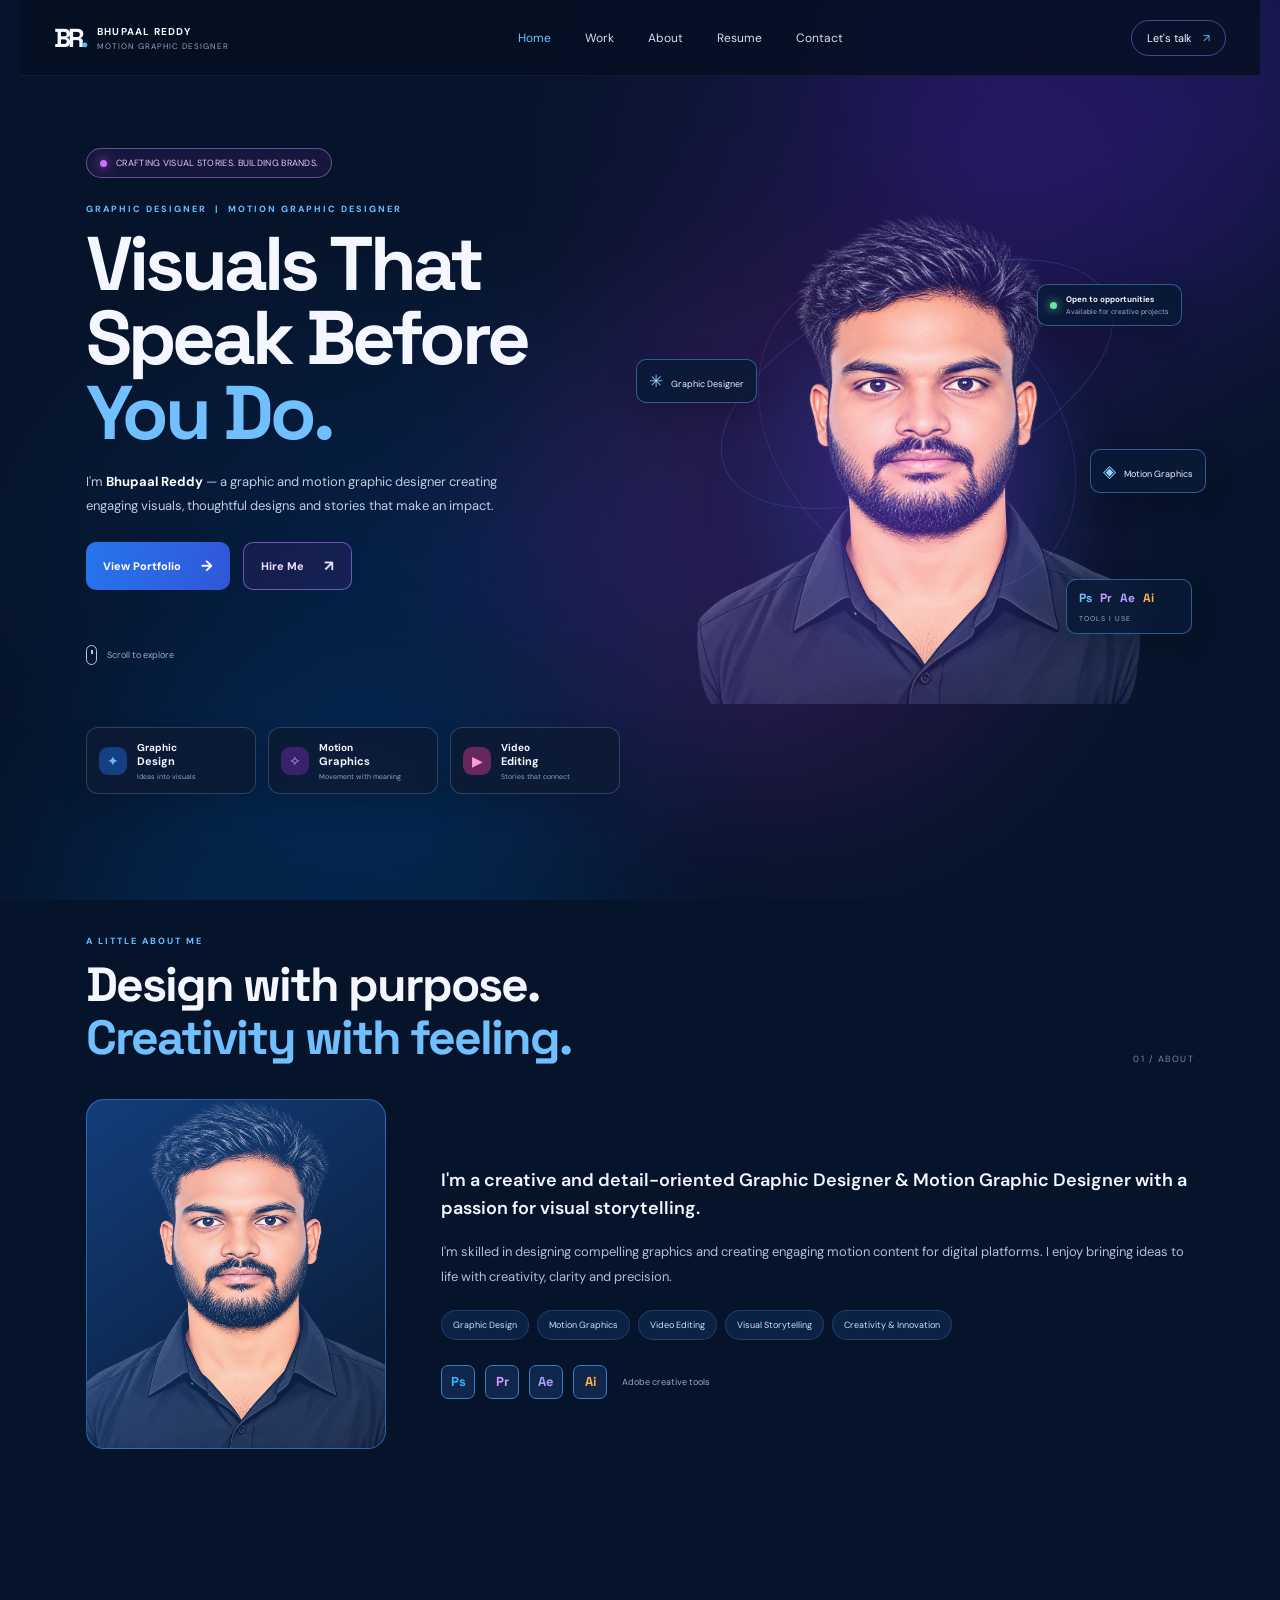
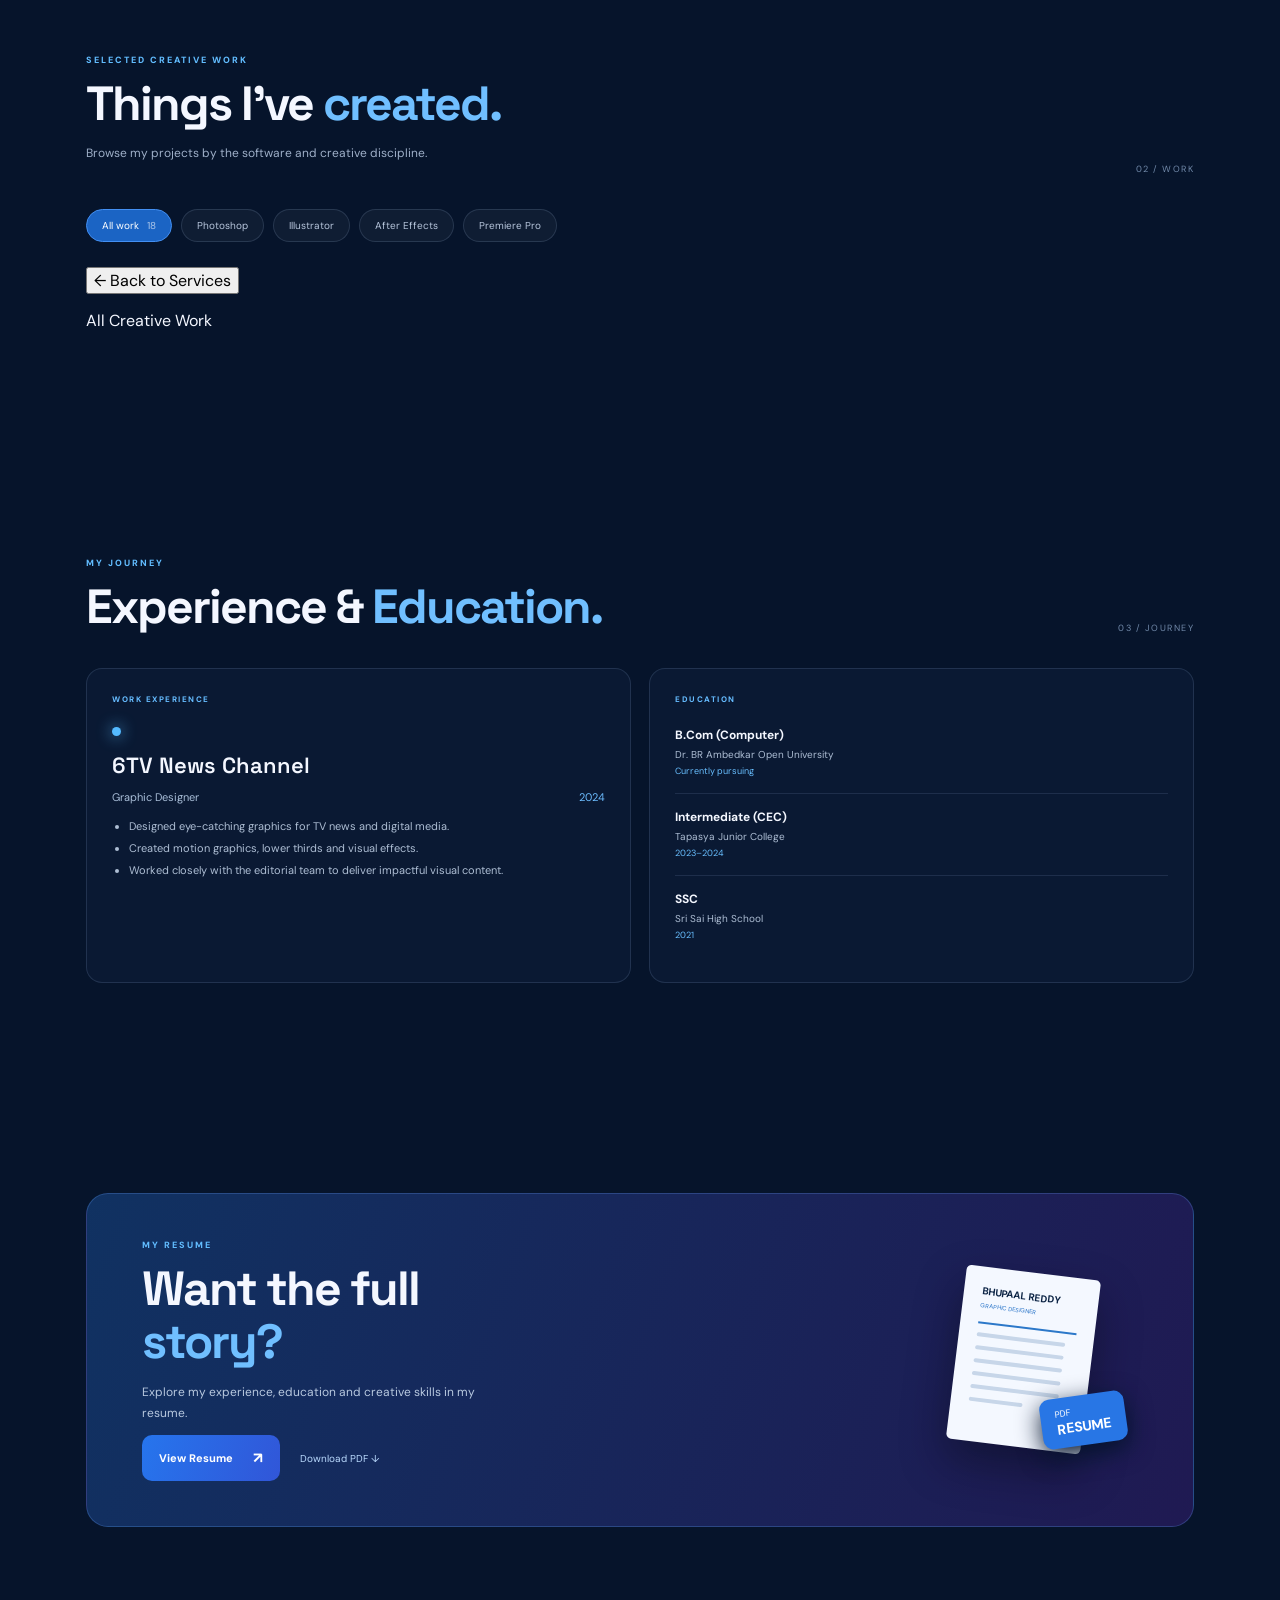
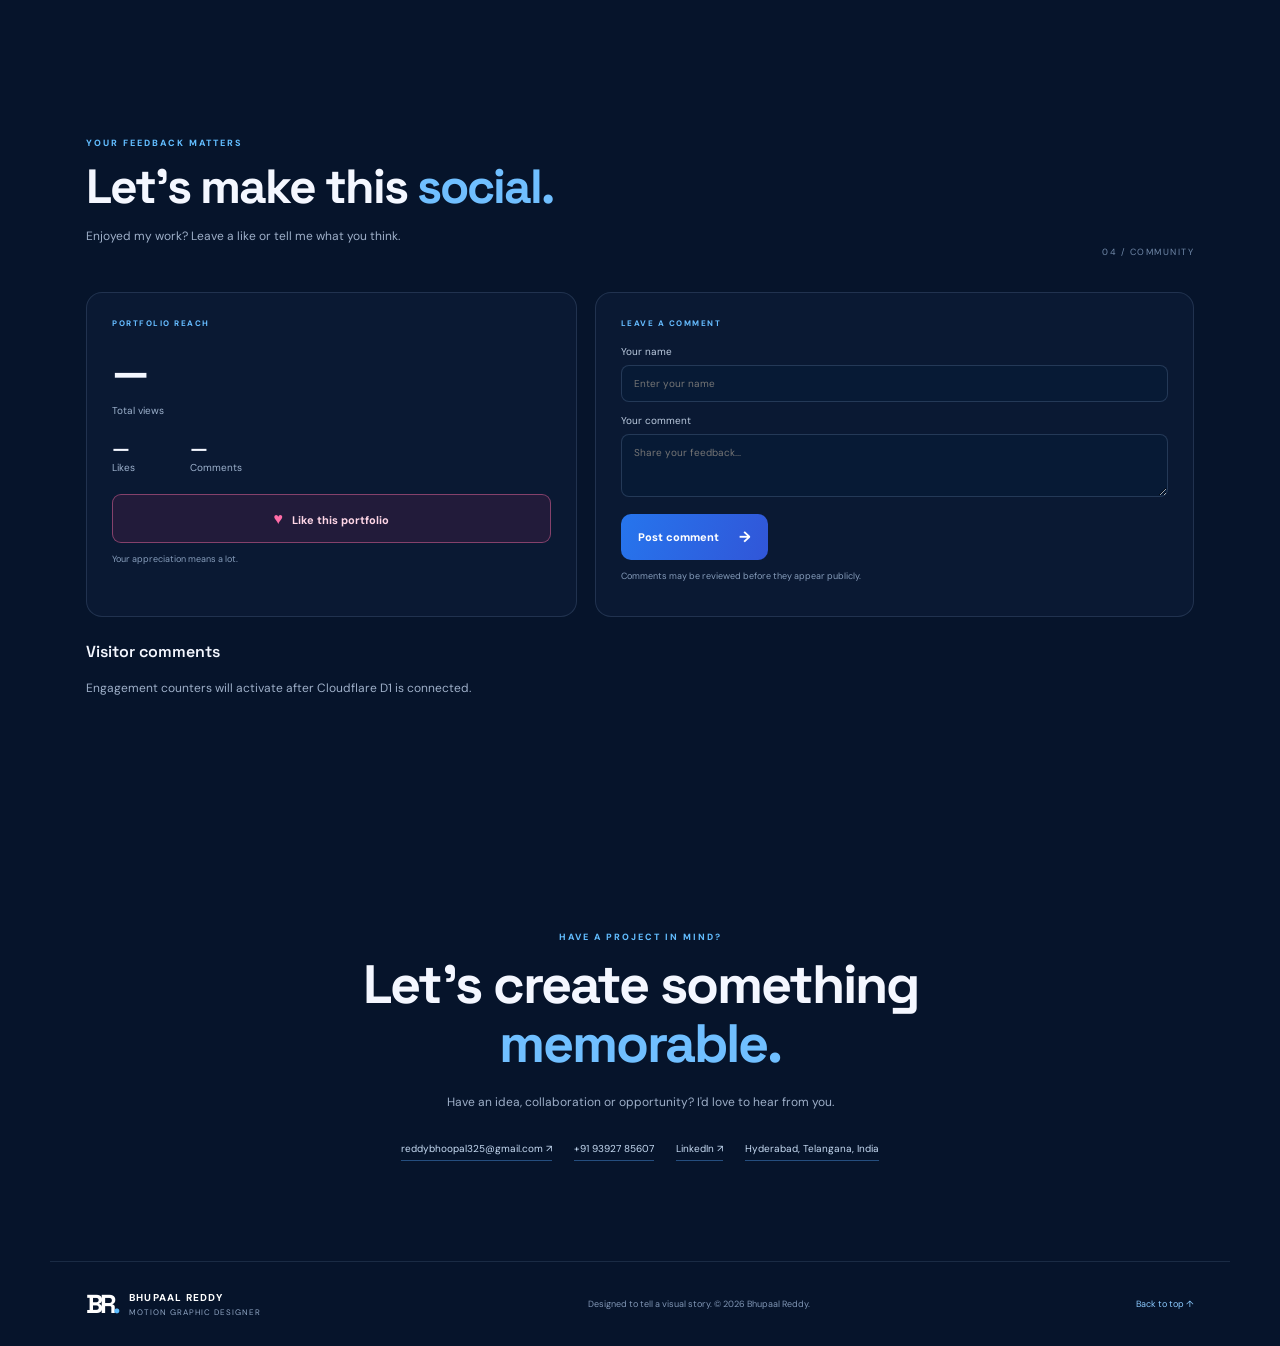
==== commit e4cadede: "Update index.html" ====
--- a/index.html
+++ b/index.html
@@ -1,7 +1,9 @@
+
 <!doctype html>
 <html lang="en">
 <head>
-  <meta charset="utf-8"><meta name="viewport" content="width=device-width, initial-scale=1">
+  <meta charset="utf-8">
+  <meta name="viewport" content="width=device-width, initial-scale=1">
   <meta name="theme-color" content="#06142b">
   <meta name="description" content="Bhupaal Reddy — Graphic Designer and Motion Graphic Designer. Explore selected design, motion graphics and video editing work.">
   <title>Bhupaal Reddy | Graphic & Motion Graphic Designer</title>
@@ -11,85 +13,343 @@
   <link rel="stylesheet" href="style.css">
 </head>
 <body>
-  <div class="ambient" aria-hidden="true"><span></span><span></span><span></span></div>
+  <div class="ambient" aria-hidden="true">
+    <span></span><span></span><span></span>
+  </div>
+
   <header class="site-header">
-    <a class="brand" href="#home"><span class="brand-mark">BR<span>.</span></span><span><b>BHUPAAL REDDY</b><small>MOTION GRAPHIC DESIGNER</small></span></a>
+    <a class="brand" href="#home">
+      <span class="brand-mark">BR<span>.</span></span>
+      <span>
+        <b>BHUPAAL REDDY</b>
+        <small>MOTION GRAPHIC DESIGNER</small>
+      </span>
+    </a>
+
     <button class="menu-toggle" aria-label="Toggle navigation" aria-expanded="false">☰</button>
-    <nav class="nav"><a href="#home" class="active">Home</a><a href="#work">Work</a><a href="#about">About</a><a href="#resume">Resume</a><a href="#contact">Contact</a></nav>
+
+    <nav class="nav">
+      <a href="#home" class="active">Home</a>
+      <a href="#work">Work</a>
+      <a href="#about">About</a>
+      <a href="#resume">Resume</a>
+      <a href="#contact">Contact</a>
+    </nav>
+
     <a class="nav-cta" href="#contact">Let's talk <span>↗</span></a>
   </header>
 
   <main>
     <section class="hero section" id="home">
       <div class="hero-copy">
-        <div class="eyebrow"><i></i> CRAFTING VISUAL STORIES. BUILDING BRANDS.</div>
+        <div class="eyebrow">
+          <i></i> CRAFTING VISUAL STORIES. BUILDING BRANDS.
+        </div>
+
         <p class="overline">GRAPHIC DESIGNER&nbsp; | &nbsp;MOTION GRAPHIC DESIGNER</p>
+
         <h1>Visuals That<br>Speak Before<br><em>You Do.</em></h1>
-        <p class="hero-intro">I'm <strong>Bhupaal Reddy</strong> — a graphic and motion graphic designer creating engaging visuals, thoughtful designs and stories that make an impact.</p>
-        <div class="hero-actions"><a class="btn primary" href="#work">View Portfolio <span>→</span></a><a class="btn secondary" href="#contact">Hire Me <span>↗</span></a></div>
-        <a class="scroll-cue" href="#work"><span class="mouse"></span> Scroll to explore</a>
-      </div>
+
+        <p class="hero-intro">
+          I'm <strong>Bhupaal Reddy</strong> — a graphic and motion graphic designer creating engaging visuals, thoughtful designs and stories that make an impact.
+        </p>
+
+        <div class="hero-actions">
+          <a class="btn primary" href="#work">View Portfolio <span>→</span></a>
+          <a class="btn secondary" href="#contact">Hire Me <span>↗</span></a>
+        </div>
+
+        <a class="scroll-cue" href="#work">
+          <span class="mouse"></span> Scroll to explore
+        </a>
+      </div>
+
       <div class="hero-visual">
-        <div class="orbit orbit-one"></div><div class="orbit orbit-two"></div>
+        <div class="orbit orbit-one"></div>
+        <div class="orbit orbit-two"></div>
         <div class="portrait-glow"></div>
+
         <img class="hero-portrait" src="assets/bhupaal-portrait.png" alt="Portrait of Bhupaal Reddy">
-        <div class="float-tag tag-design"><span class="tag-icon">✳</span> Graphic Designer</div>
-        <div class="float-tag tag-motion"><span class="tag-icon">◈</span> Motion Graphics</div>
-        <div class="float-tag tag-tools"><b>Ps</b><b>Pr</b><b>Ae</b><b>Ai</b><small>TOOLS I USE</small></div>
-        <div class="availability"><i></i><span><b>Open to opportunities</b><small>Available for creative projects</small></span></div>
-      </div>
+
+        <div class="float-tag tag-design">
+          <span class="tag-icon">✳</span> Graphic Designer
+        </div>
+
+        <div class="float-tag tag-motion">
+          <span class="tag-icon">◈</span> Motion Graphics
+        </div>
+
+        <div class="float-tag tag-tools">
+          <b>Ps</b><b>Pr</b><b>Ae</b><b>Ai</b>
+          <small>TOOLS I USE</small>
+        </div>
+
+        <div class="availability">
+          <i></i>
+          <span>
+            <b>Open to opportunities</b>
+            <small>Available for creative projects</small>
+          </span>
+        </div>
+      </div>
+
       <div class="hero-stats">
-        <div class="stat-card"><span class="stat-icon blue">✦</span><div><b>Graphic</b><strong>Design</strong><small>Ideas into visuals</small></div></div>
-        <div class="stat-card"><span class="stat-icon purple">✧</span><div><b>Motion</b><strong>Graphics</strong><small>Movement with meaning</small></div></div>
-        <div class="stat-card"><span class="stat-icon pink">▶</span><div><b>Video</b><strong>Editing</strong><small>Stories that connect</small></div></div>
+        <div class="stat-card" data-service="graphic-design" role="button" tabindex="0" aria-label="View Graphic Design projects">
+          <span class="stat-icon blue">✦</span>
+          <div>
+            <b>Graphic</b>
+            <strong>Design</strong>
+            <small>Ideas into visuals</small>
+          </div>
+        </div>
+
+        <div class="stat-card" data-service="motion-graphics" role="button" tabindex="0" aria-label="View Motion Graphics projects">
+          <span class="stat-icon purple">✧</span>
+          <div>
+            <b>Motion</b>
+            <strong>Graphics</strong>
+            <small>Movement with meaning</small>
+          </div>
+        </div>
+
+        <div class="stat-card" data-service="video-editing" role="button" tabindex="0" aria-label="View Video Editing projects">
+          <span class="stat-icon pink">▶</span>
+          <div>
+            <b>Video</b>
+            <strong>Editing</strong>
+            <small>Stories that connect</small>
+          </div>
+        </div>
       </div>
     </section>
 
     <section class="section about-section" id="about">
-      <div class="section-heading"><div><p class="overline">A LITTLE ABOUT ME</p><h2>Design with purpose.<br><em>Creativity with feeling.</em></h2></div><span class="section-index">01 / ABOUT</span></div>
+      <div class="section-heading">
+        <div>
+          <p class="overline">A LITTLE ABOUT ME</p>
+          <h2>Design with purpose.<br><em>Creativity with feeling.</em></h2>
+        </div>
+        <span class="section-index">01 / ABOUT</span>
+      </div>
+
       <div class="about-grid">
-        <div class="about-photo"><img src="assets/bhupaal-portrait.png" alt="Bhupaal Reddy"></div>
-        <div class="about-copy"><p class="lead">I'm a creative and detail-oriented Graphic Designer & Motion Graphic Designer with a passion for visual storytelling.</p><p>I'm skilled in designing compelling graphics and creating engaging motion content for digital platforms. I enjoy bringing ideas to life with creativity, clarity and precision.</p><div class="skill-chips"><span>Graphic Design</span><span>Motion Graphics</span><span>Video Editing</span><span>Visual Storytelling</span><span>Creativity & Innovation</span></div>
-          <div class="tools-row"><div class="tool-logo ps">Ps</div><div class="tool-logo pr">Pr</div><div class="tool-logo ae">Ae</div><div class="tool-logo ai">Ai</div><span>Adobe creative tools</span></div>
+        <div class="about-photo">
+          <img src="assets/bhupaal-portrait.png" alt="Bhupaal Reddy">
+        </div>
+
+        <div class="about-copy">
+          <p class="lead">
+            I'm a creative and detail-oriented Graphic Designer & Motion Graphic Designer with a passion for visual storytelling.
+          </p>
+
+          <p>
+            I'm skilled in designing compelling graphics and creating engaging motion content for digital platforms. I enjoy bringing ideas to life with creativity, clarity and precision.
+          </p>
+
+          <div class="skill-chips">
+            <span>Graphic Design</span>
+            <span>Motion Graphics</span>
+            <span>Video Editing</span>
+            <span>Visual Storytelling</span>
+            <span>Creativity & Innovation</span>
+          </div>
+
+          <div class="tools-row">
+            <div class="tool-logo ps">Ps</div>
+            <div class="tool-logo pr">Pr</div>
+            <div class="tool-logo ae">Ae</div>
+            <div class="tool-logo ai">Ai</div>
+            <span>Adobe creative tools</span>
+          </div>
         </div>
       </div>
     </section>
 
     <section class="section work-section" id="work">
-      <div class="section-heading"><div><p class="overline">SELECTED CREATIVE WORK</p><h2>Things I've <em>created.</em></h2><p class="muted">Browse my projects by the software and creative discipline.</p></div><span class="section-index">02 / WORK</span></div>
+      <div class="section-heading">
+        <div>
+          <p class="overline">SELECTED CREATIVE WORK</p>
+          <h2>Things I've <em>created.</em></h2>
+          <p class="muted">Browse my projects by the software and creative discipline.</p>
+        </div>
+        <span class="section-index">02 / WORK</span>
+      </div>
+
       <div class="filters" role="tablist" aria-label="Filter projects">
         <button class="filter active" data-filter="all">All work <span>18</span></button>
-        <button class="filter" data-filter="photoshop">Photoshop</button><button class="filter" data-filter="illustrator">Illustrator</button><button class="filter" data-filter="after-effects">After Effects</button><button class="filter" data-filter="premiere-pro">Premiere Pro</button>
-      </div>
+        <button class="filter" data-filter="photoshop">Photoshop</button>
+        <button class="filter" data-filter="illustrator">Illustrator</button>
+        <button class="filter" data-filter="after-effects">After Effects</button>
+        <button class="filter" data-filter="premiere-pro">Premiere Pro</button>
+      </div>
+
       <div class="gallery" id="gallery"></div>
     </section>
 
     <section class="section experience-section">
-      <div class="section-heading"><div><p class="overline">MY JOURNEY</p><h2>Experience & <em>education.</em></h2></div><span class="section-index">03 / JOURNEY</span></div>
+      <div class="section-heading">
+        <div>
+          <p class="overline">MY JOURNEY</p>
+          <h2>Experience & <em>Education.</em></h2>
+        </div>
+        <span class="section-index">03 / JOURNEY</span>
+      </div>
+
       <div class="journey-grid">
-        <article class="journey-card"><span class="card-label">WORK EXPERIENCE</span><div class="timeline-dot"></div><h3>6TV News Channel</h3><p class="role">Graphic Designer <span>2024</span></p><ul><li>Designed eye-catching graphics for TV news and digital media.</li><li>Created motion graphics, lower thirds and visual effects.</li><li>Worked closely with the editorial team to deliver impactful visual content.</li></ul></article>
-        <article class="journey-card"><span class="card-label">EDUCATION</span><div class="education-item"><b>B.Com (Computer)</b><span>Dr. BR Ambedkar Open University</span><small>Currently pursuing</small></div><div class="education-item"><b>Intermediate (CEC)</b><span>Tapasya Junior College</span><small>2023–2024</small></div><div class="education-item"><b>SSC</b><span>Sri Sai High School</span><small>2021</small></div></article>
+        <article class="journey-card">
+          <span class="card-label">WORK EXPERIENCE</span>
+          <div class="timeline-dot"></div>
+          <h3>6TV News Channel</h3>
+          <p class="role">Graphic Designer <span>2024</span></p>
+          <ul>
+            <li>Designed eye-catching graphics for TV news and digital media.</li>
+            <li>Created motion graphics, lower thirds and visual effects.</li>
+            <li>Worked closely with the editorial team to deliver impactful visual content.</li>
+          </ul>
+        </article>
+
+        <article class="journey-card">
+          <span class="card-label">EDUCATION</span>
+
+          <div class="education-item">
+            <b>B.Com (Computer)</b>
+            <span>Dr. BR Ambedkar Open University</span>
+            <small>Currently pursuing</small>
+          </div>
+
+          <div class="education-item">
+            <b>Intermediate (CEC)</b>
+            <span>Tapasya Junior College</span>
+            <small>2023–2024</small>
+          </div>
+
+          <div class="education-item">
+            <b>SSC</b>
+            <span>Sri Sai High School</span>
+            <small>2021</small>
+          </div>
+        </article>
       </div>
     </section>
 
     <section class="section resume-section" id="resume">
-      <div class="resume-panel"><div><p class="overline">MY RESUME</p><h2>Want the full<br><em>story?</em></h2><p>Explore my experience, education and creative skills in my resume.</p><a class="btn primary" href="assets/Bhupaal-Reddy-Resume.pdf" target="_blank" rel="noopener">View Resume <span>↗</span></a><a class="resume-download" href="assets/Bhupaal-Reddy-Resume.pdf" download>Download PDF ↓</a></div><div class="resume-art"><div class="resume-sheet"><b>BHUPAAL REDDY</b><small>GRAPHIC DESIGNER</small><hr><span></span><span></span><span></span><span></span><span></span><span></span></div><div class="resume-badge">PDF<br><b>RESUME</b></div></div></div>
+      <div class="resume-panel">
+        <div>
+          <p class="overline">MY RESUME</p>
+          <h2>Want the full<br><em>story?</em></h2>
+          <p>Explore my experience, education and creative skills in my resume.</p>
+
+          <a class="btn primary" href="assets/Bhupaal-Reddy-Resume.pdf" target="_blank" rel="noopener">
+            View Resume <span>↗</span>
+          </a>
+
+          <a class="resume-download" href="assets/Bhupaal-Reddy-Resume.pdf" download>
+            Download PDF ↓
+          </a>
+        </div>
+
+        <div class="resume-art">
+          <div class="resume-sheet">
+            <b>BHUPAAL REDDY</b>
+            <small>GRAPHIC DESIGNER</small>
+            <hr>
+            <span></span><span></span><span></span>
+            <span></span><span></span><span></span>
+          </div>
+          <div class="resume-badge">PDF<br><b>RESUME</b></div>
+        </div>
+      </div>
     </section>
 
     <section class="section community-section" id="community">
-      <div class="section-heading"><div><p class="overline">YOUR FEEDBACK MATTERS</p><h2>Let's make this <em>social.</em></h2><p class="muted">Enjoyed my work? Leave a like or tell me what you think.</p></div><span class="section-index">04 / COMMUNITY</span></div>
+      <div class="section-heading">
+        <div>
+          <p class="overline">YOUR FEEDBACK MATTERS</p>
+          <h2>Let's make this <em>social.</em></h2>
+          <p class="muted">Enjoyed my work? Leave a like or tell me what you think.</p>
+        </div>
+        <span class="section-index">04 / COMMUNITY</span>
+      </div>
+
       <div class="community-grid">
-        <div class="engagement-card"><span class="card-label">PORTFOLIO REACH</span><div class="metric"><strong id="view-count">—</strong><span>Total views</span></div><div class="metric-row"><div><b id="like-count">—</b><span>Likes</span></div><div><b id="comment-count">—</b><span>Comments</span></div></div><button class="like-button" id="like-button" type="button"><span>♥</span> <b>Like this portfolio</b></button><small class="note" id="like-note">Your appreciation means a lot.</small></div>
-        <div class="comments-card"><span class="card-label">LEAVE A COMMENT</span><form id="comment-form"><label>Your name<input name="name" maxlength="60" placeholder="Enter your name" required></label><label>Your comment<textarea name="comment" maxlength="600" rows="3" placeholder="Share your feedback..." required></textarea></label><button class="btn primary" type="submit">Post comment <span>→</span></button><p class="form-message" id="form-message" aria-live="polite">Comments may be reviewed before they appear publicly.</p></form></div>
-      </div>
-      <div class="recent-comments"><h3>Visitor comments</h3><div id="comments-list"><p class="muted">Comments will appear here once the site is connected to its database.</p></div></div>
+        <div class="engagement-card">
+          <span class="card-label">PORTFOLIO REACH</span>
+
+          <div class="metric">
+            <strong id="view-count">—</strong>
+            <span>Total views</span>
+          </div>
+
+          <div class="metric-row">
+            <div><b id="like-count">—</b><span>Likes</span></div>
+            <div><b id="comment-count">—</b><span>Comments</span></div>
+          </div>
+
+          <button class="like-button" id="like-button" type="button">
+            <span>♥</span> <b>Like this portfolio</b>
+          </button>
+
+          <small class="note" id="like-note">Your appreciation means a lot.</small>
+        </div>
+
+        <div class="comments-card">
+          <span class="card-label">LEAVE A COMMENT</span>
+
+          <form id="comment-form">
+            <label>
+              Your name
+              <input name="name" maxlength="60" placeholder="Enter your name" required>
+            </label>
+
+            <label>
+              Your comment
+              <textarea name="comment" maxlength="600" rows="3" placeholder="Share your feedback..." required></textarea>
+            </label>
+
+            <button class="btn primary" type="submit">Post comment <span>→</span></button>
+
+            <p class="form-message" id="form-message" aria-live="polite">
+              Comments may be reviewed before they appear publicly.
+            </p>
+          </form>
+        </div>
+      </div>
+
+      <div class="recent-comments">
+        <h3>Visitor comments</h3>
+        <div id="comments-list">
+          <p class="muted">Comments will appear here once the site is connected to its database.</p>
+        </div>
+      </div>
     </section>
 
     <section class="section contact-section" id="contact">
-      <p class="overline">HAVE A PROJECT IN MIND?</p><h2>Let's create something<br><em>memorable.</em></h2><p class="muted">Have an idea, collaboration or opportunity? I'd love to hear from you.</p>
-      <div class="contact-links"><a href="mailto:reddybhoopal325@gmail.com">reddybhoopal325@gmail.com ↗</a><a href="tel:+919392785607">+91 93927 85607</a><a href="https://www.linkedin.com/in/bhupaal-reddy" target="_blank" rel="noopener">LinkedIn ↗</a><span>Hyderabad, Telangana, India</span></div>
+      <p class="overline">HAVE A PROJECT IN MIND?</p>
+      <h2>Let's create something<br><em>memorable.</em></h2>
+      <p class="muted">Have an idea, collaboration or opportunity? I'd love to hear from you.</p>
+
+      <div class="contact-links">
+        <a href="mailto:reddybhoopal325@gmail.com">reddybhoopal325@gmail.com ↗</a>
+        <a href="tel:+919392785607">+91 93927 85607</a>
+        <a href="https://www.linkedin.com/in/bhupaal-reddy" target="_blank" rel="noopener">LinkedIn ↗</a>
+        <span>Hyderabad, Telangana, India</span>
+      </div>
     </section>
   </main>
-  <footer><a class="brand" href="#home"><span class="brand-mark">BR<span>.</span></span><span><b>BHUPAAL REDDY</b><small>GRAPHIC DESIGNER</small></span></a><span>Designed to tell a visual story. © <span id="year"></span> Bhupaal Reddy.</span><a href="#home">Back to top ↑</a></footer>
+
+  <footer>
+    <a class="brand" href="#home">
+      <span class="brand-mark">BR<span>.</span></span>
+      <span>
+        <b>BHUPAAL REDDY</b>
+        <small>MOTION GRAPHIC DESIGNER</small>
+      </span>
+    </a>
+
+    <span>Designed to tell a visual story. © <span id="year"></span> Bhupaal Reddy.</span>
+    <a href="#home">Back to top ↑</a>
+  </footer>
+
   <script src="script.js"></script>
-</body></html>
+</body>
+</html>
--- a/style.css
+++ b/style.css
@@ -2,3 +2,71 @@
 @media(max-width:850px){.site-header{padding:0 20px}.nav{gap:16px}.hero{grid-template-columns:1fr 1fr;padding-left:24px;padding-right:24px}.hero h1{font-size:58px}.hero-visual{height:430px}.hero-portrait{height:420px}.hero-stats{left:24px}.stat-card{width:145px}.section{padding-left:24px;padding-right:24px}.gallery{grid-template-columns:repeat(2,1fr)}.tag-motion{right:-4px}.about-grid{gap:30px}.section-index{display:none}}
 @media(max-width:620px){.site-header{height:66px}.menu-toggle{display:block}.nav{display:none;position:absolute;top:65px;left:0;right:0;padding:20px;background:#081a35;flex-direction:column;gap:18px;border-bottom:1px solid #25476e}.nav.open{display:flex}.nav-cta{display:none}.hero{display:flex;flex-direction:column;align-items:stretch;padding-top:55px;min-height:auto}.hero-copy{padding-bottom:0}.hero h1{font-size:56px}.hero-visual{height:390px;margin-top:10px}.hero-portrait{height:390px}.hero-stats{position:relative;left:auto;bottom:auto;display:grid;grid-template-columns:1fr;gap:8px;margin-top:-4px}.stat-card{width:100%;min-height:58px}.tag-design{left:0}.tag-motion{right:0}.availability{right:0}.section{padding:75px 20px}.section-heading{align-items:flex-start}.section h2{font-size:36px}.gallery{grid-template-columns:1fr}.project-media{height:230px}.about-grid,.journey-grid,.community-grid{grid-template-columns:1fr}.about-photo{max-width:300px;margin:auto;width:100%}.resume-panel{padding:30px 24px}.resume-art{display:none}.resume-download{display:block;margin:14px 0 0}.contact-section h2{font-size:42px}.contact-links{flex-direction:column;align-items:center;gap:15px}footer{padding:22px 20px;gap:15px;flex-wrap:wrap}footer>span{order:3;width:100%}}
 @media(prefers-reduced-motion:reduce){*,*:before,*:after{scroll-behavior:auto!important;animation:none!important;transition:none!important}}
+
+/* MOBILE HERO OVERLAP FIX */
+@media (max-width: 620px) {
+  .hero {
+    overflow: hidden;
+    padding-top: 42px;
+    padding-bottom: 55px;
+  }
+
+  .hero-visual {
+    width: 100%;
+    height: clamp(330px, 105vw, 410px);
+    margin-top: 22px;
+    position: relative;
+    overflow: visible;
+  }
+
+  .hero-portrait {
+    height: 100%;
+    max-height: 100%;
+    max-width: 100%;
+    width: auto;
+    object-fit: contain;
+    object-position: center bottom;
+  }
+
+  .availability {
+    top: 12px;
+    right: 0;
+  }
+
+  .tag-design {
+    top: 43%;
+    left: 0;
+  }
+
+  .tag-motion {
+    top: 62%;
+    right: 0;
+  }
+
+  .tag-tools {
+    right: 0;
+    bottom: 12px;
+    width: 118px;
+  }
+
+  .float-tag {
+    padding: 8px 10px;
+    font-size: 8px;
+  }
+
+  .hero-stats {
+    position: relative;
+    left: auto;
+    bottom: auto;
+    z-index: 4;
+    display: grid;
+    grid-template-columns: 1fr;
+    gap: 10px;
+    margin: 22px 0 0;
+  }
+
+  .stat-card {
+    width: 100%;
+    min-height: 64px;
+  }
+}
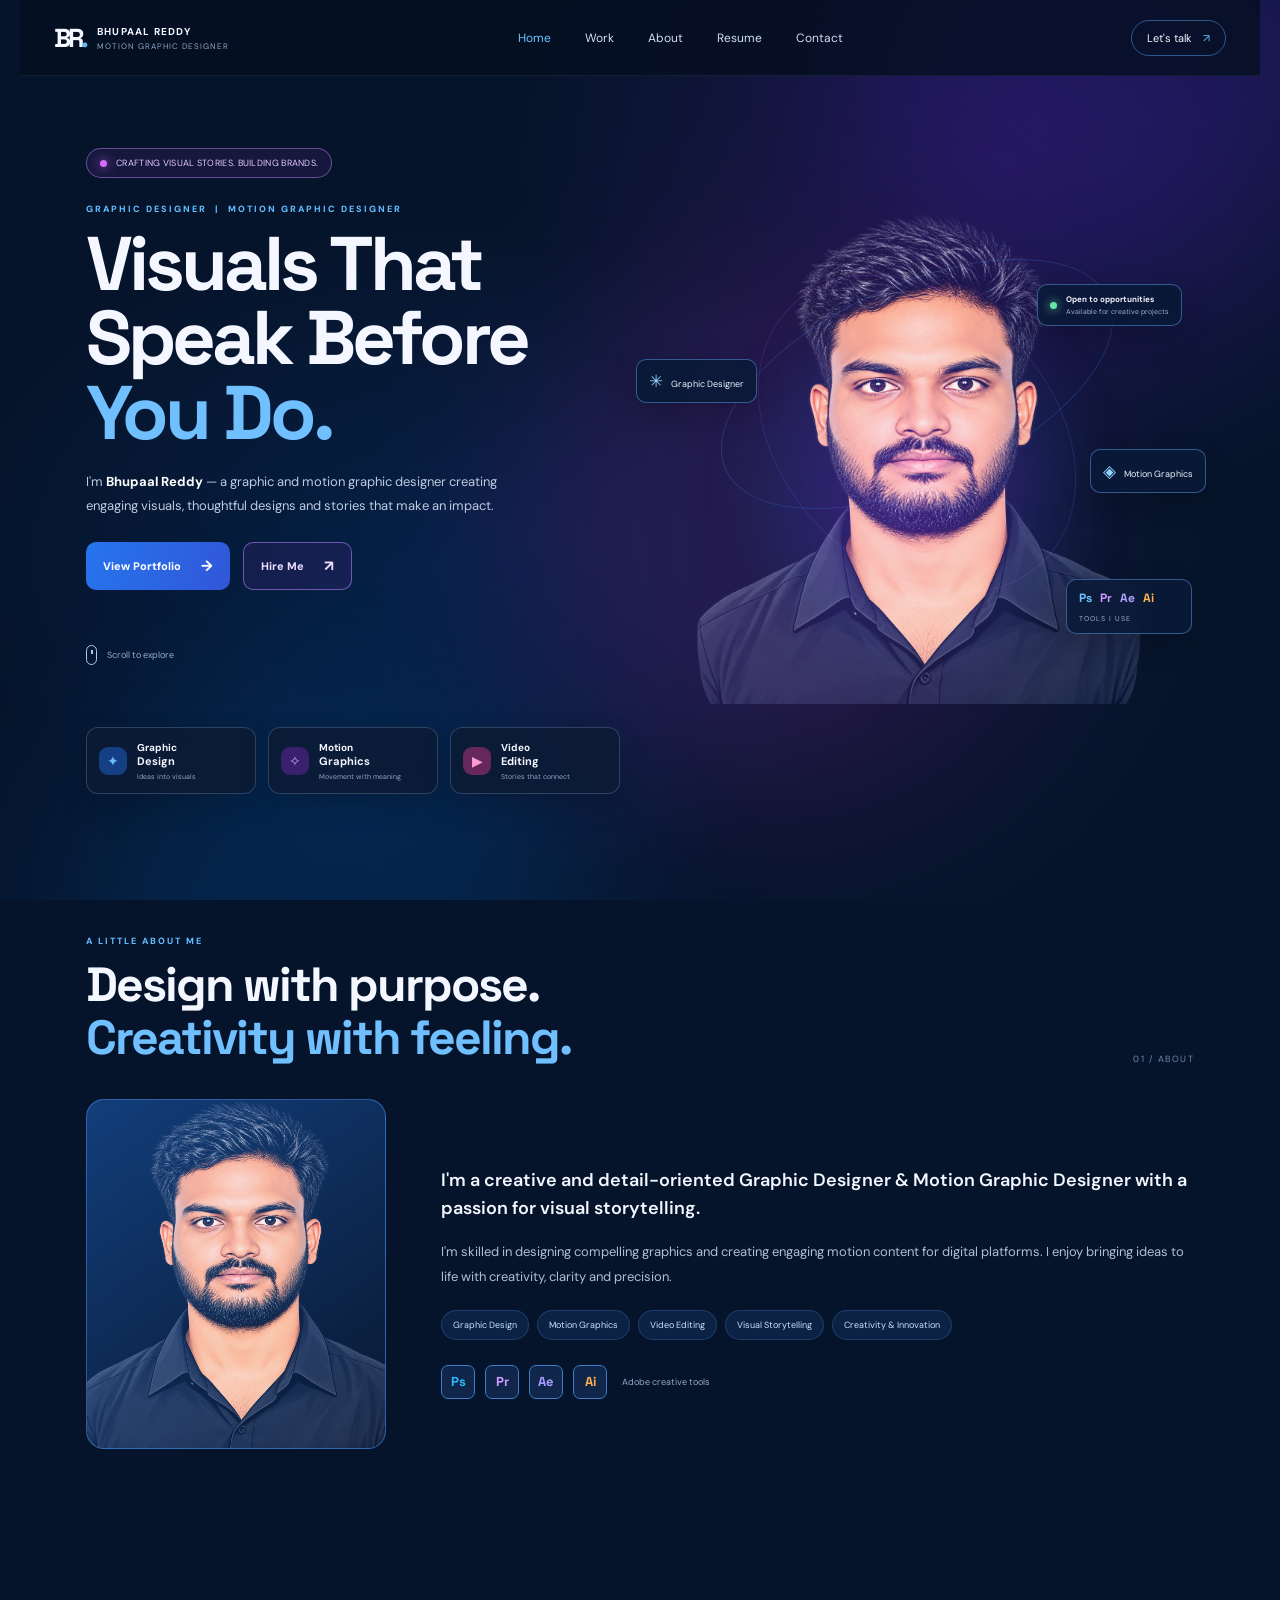
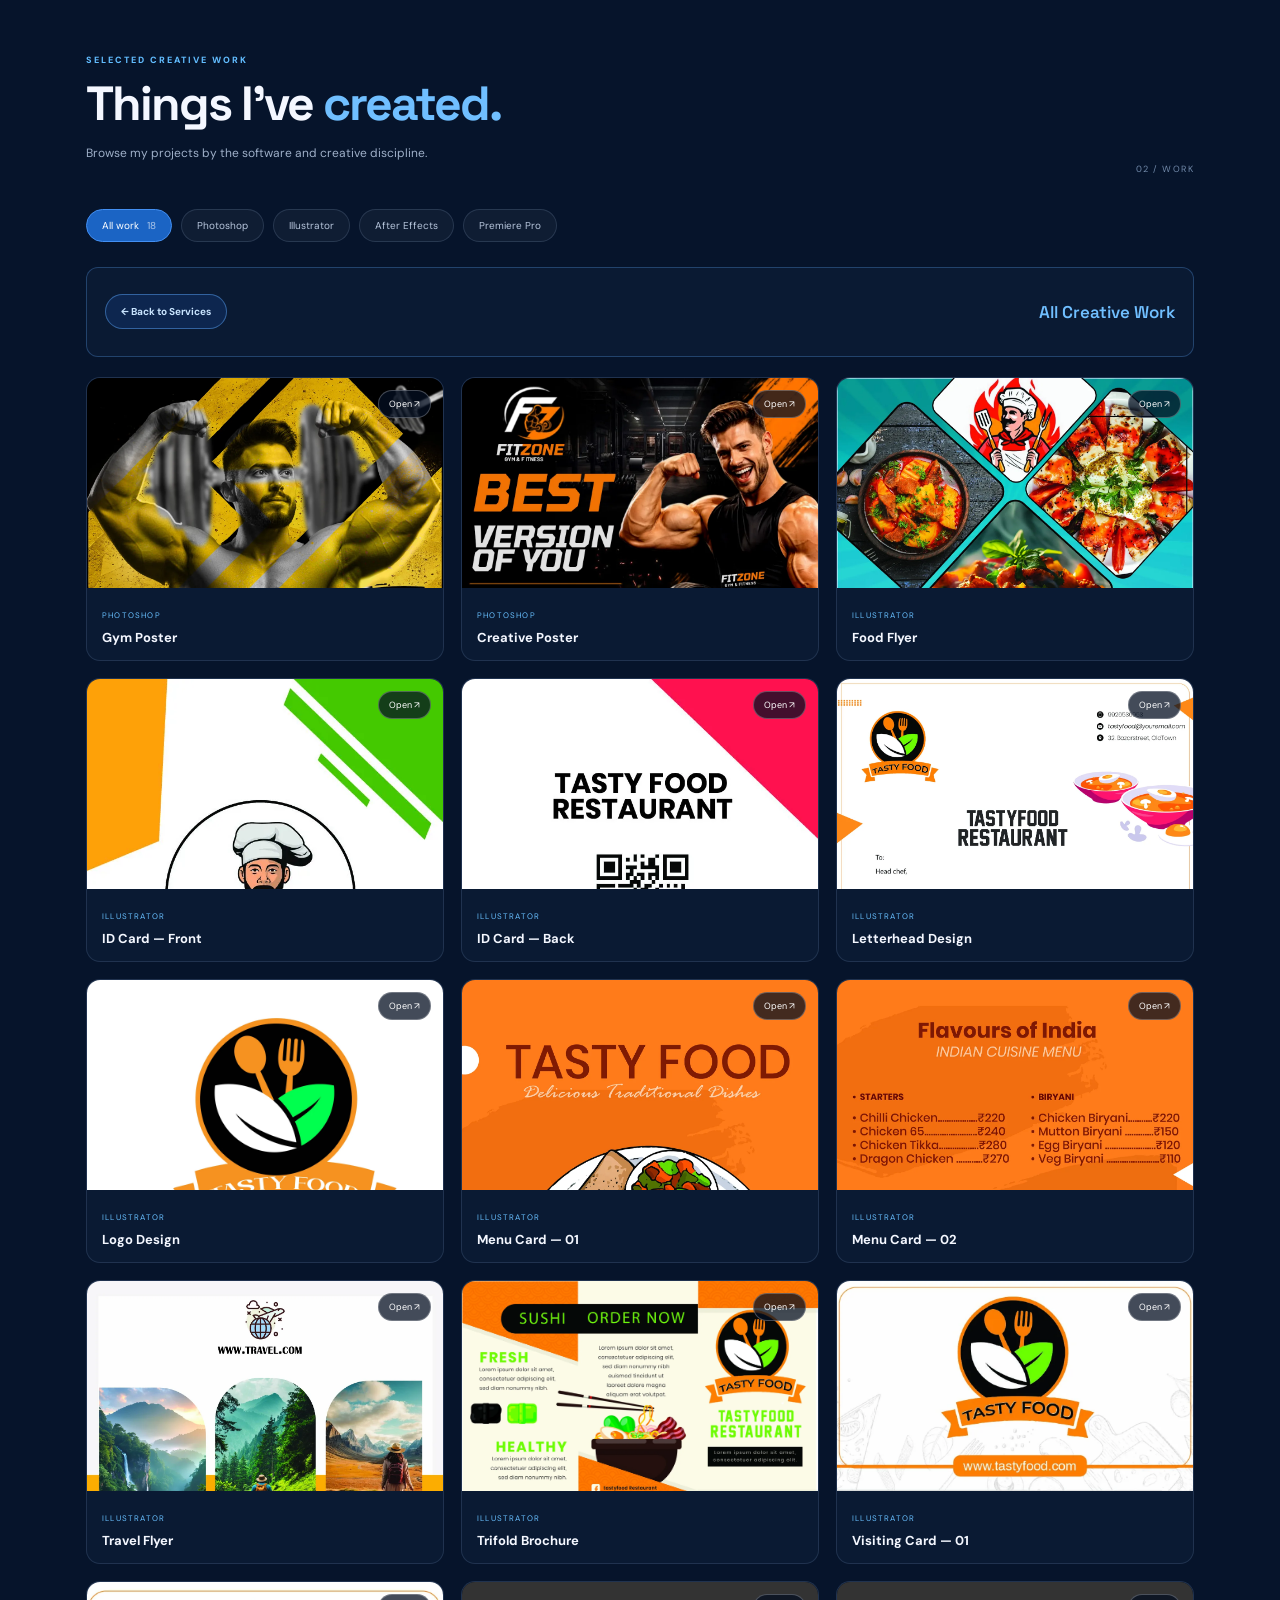
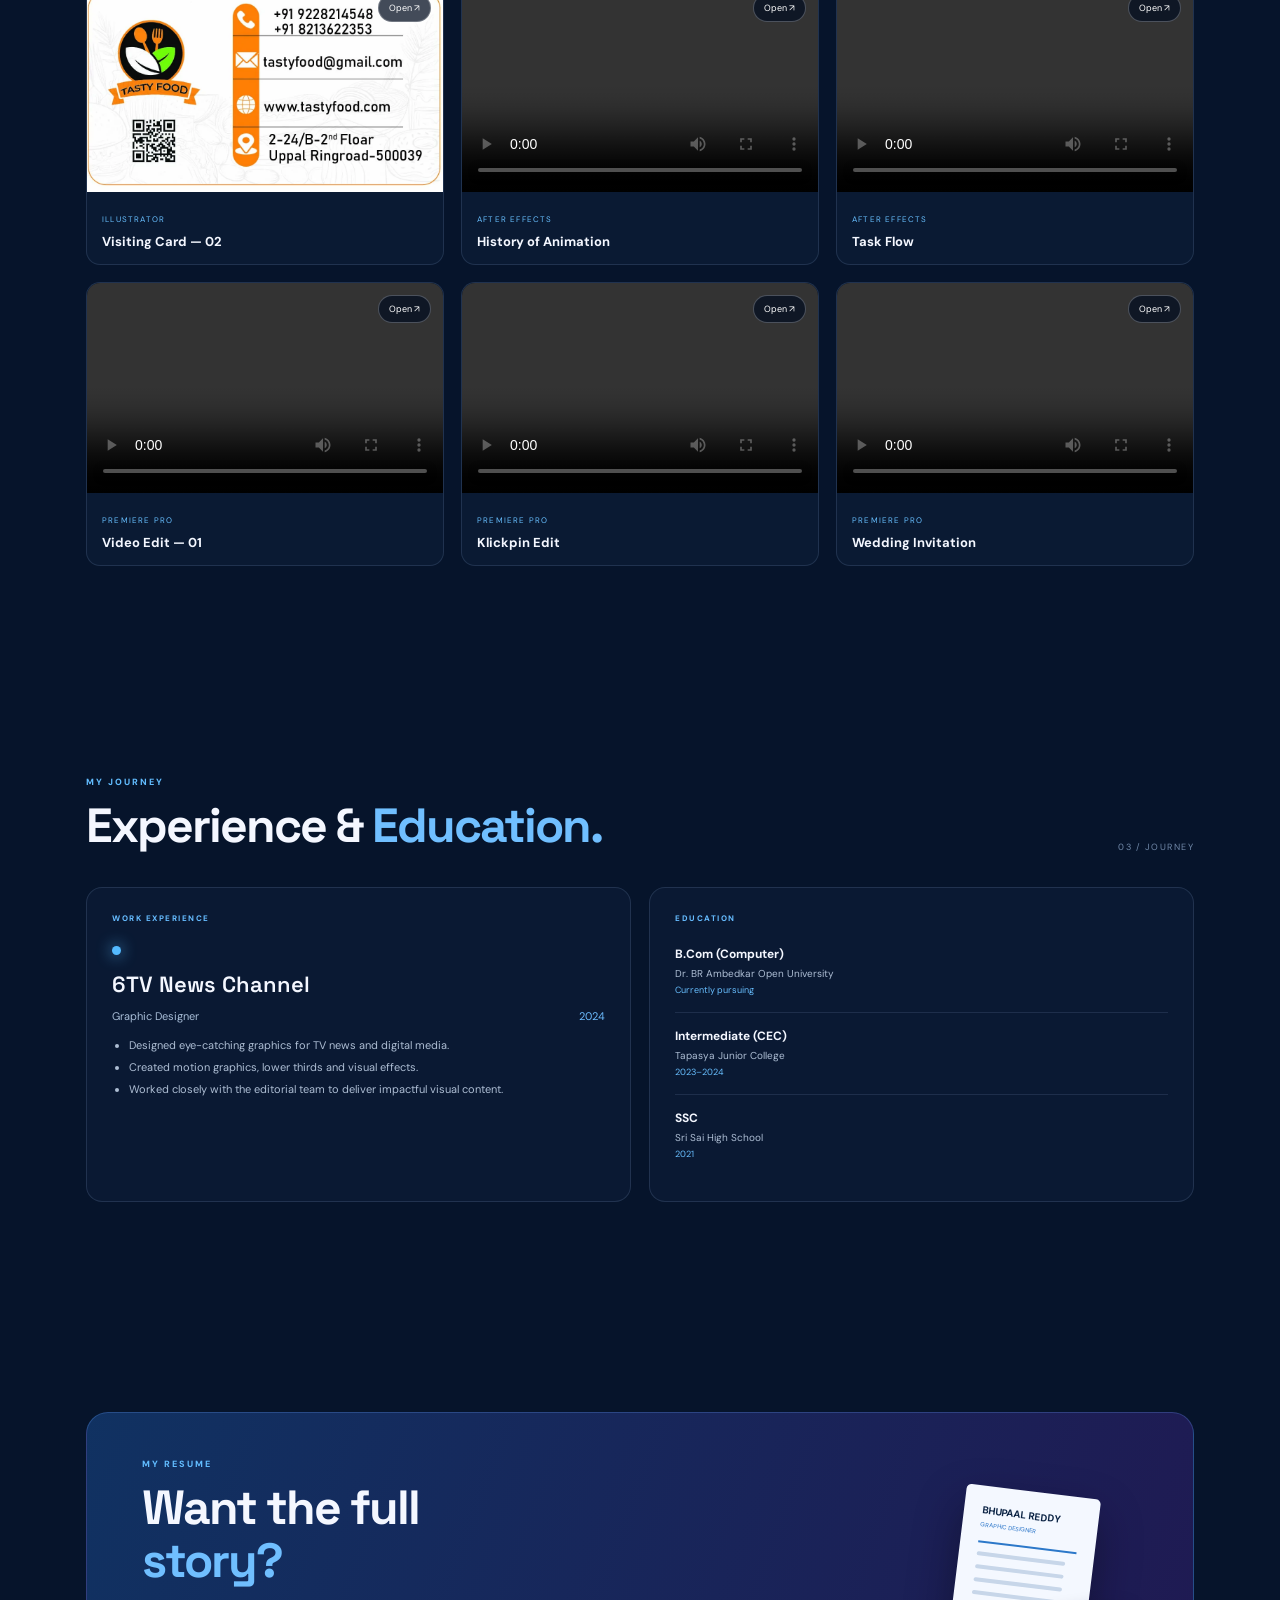
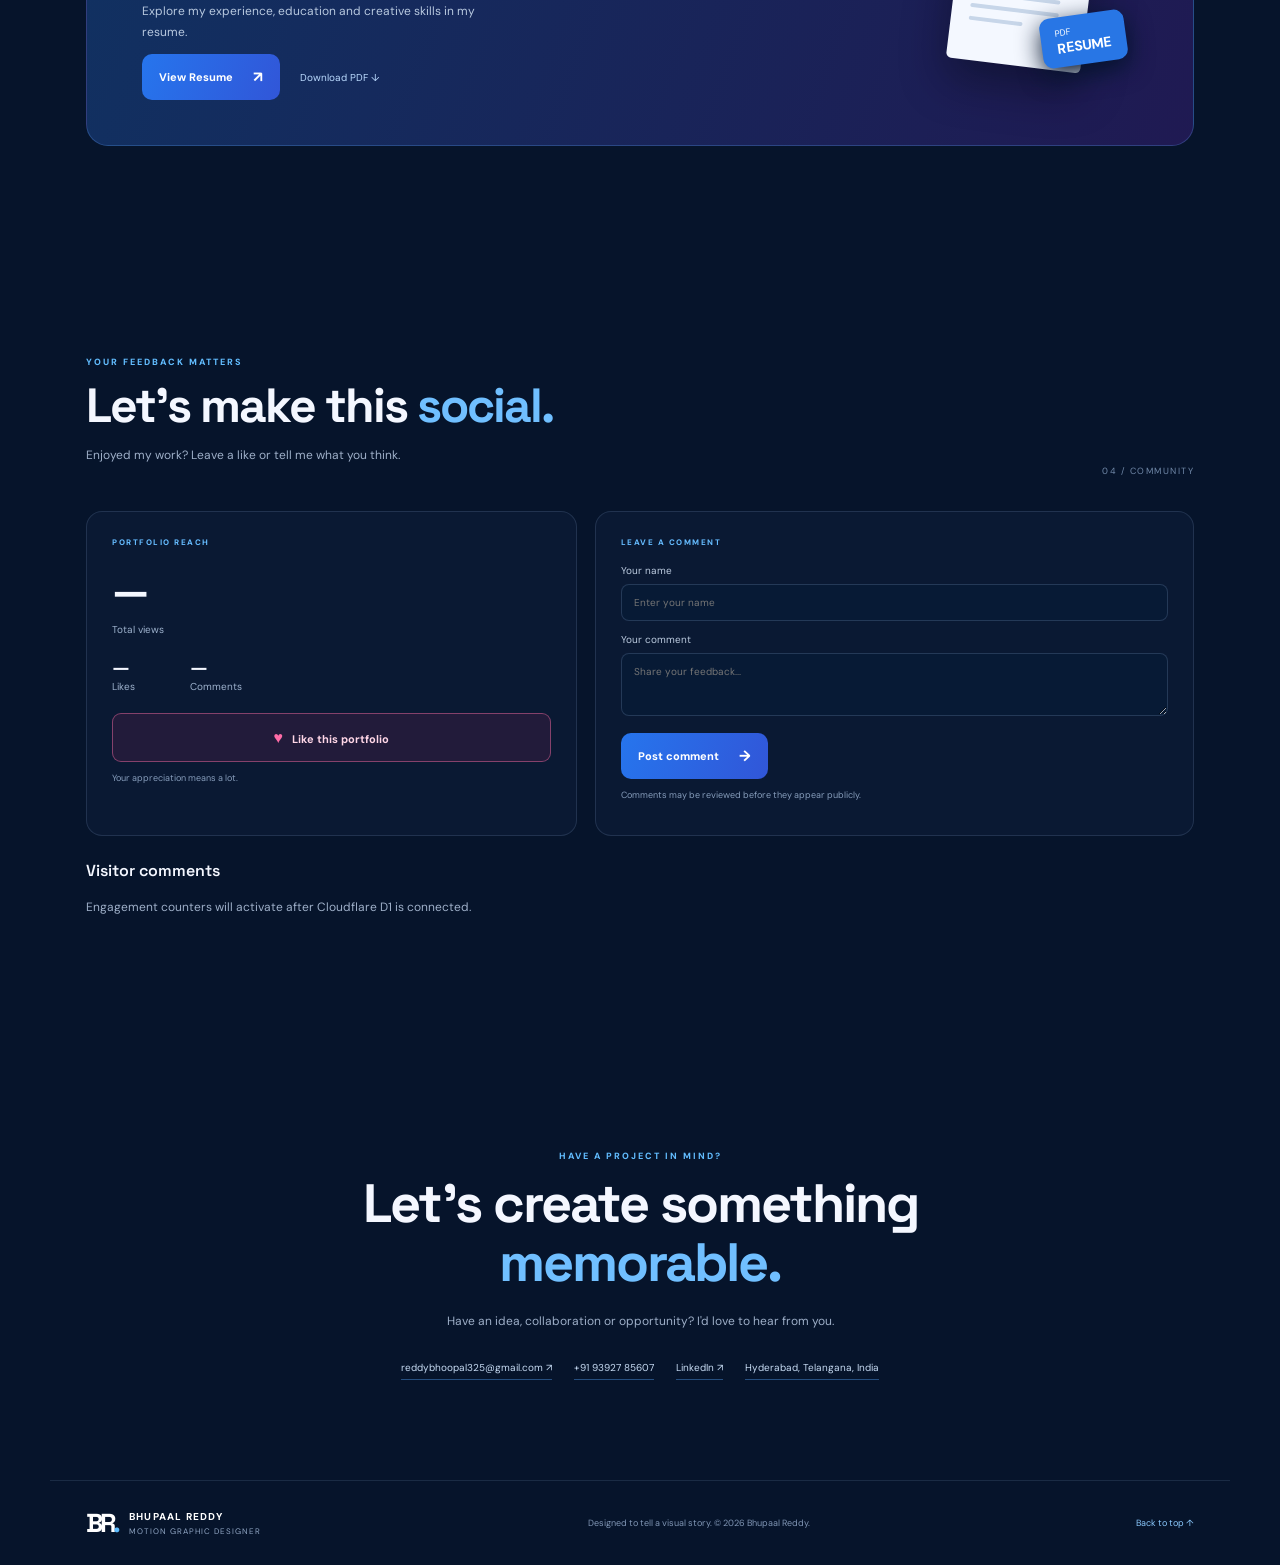
==== commit 1d2dfb5f: "Update index.html" ====
--- a/index.html
+++ b/index.html
@@ -5,13 +5,75 @@
   <meta charset="utf-8">
   <meta name="viewport" content="width=device-width, initial-scale=1">
   <meta name="theme-color" content="#06142b">
-  <meta name="description" content="Bhupaal Reddy — Graphic Designer and Motion Graphic Designer. Explore selected design, motion graphics and video editing work.">
-  <title>Bhupaal Reddy | Graphic & Motion Graphic Designer</title>
+
+  <!-- SEO -->
+  <title>Bhupaal Reddy | Graphic Designer & Motion Graphic Designer Portfolio</title>
+  <meta name="description" content="Explore the official portfolio of Bhupaal Reddy, a Graphic Designer and Motion Graphic Designer from Hyderabad, India. View graphic design, motion graphics, video editing and creative projects.">
+  <meta name="author" content="Bhupaal Reddy">
+  <meta name="robots" content="index, follow">
+  <meta name="keywords" content="Bhupaal Reddy, Bhupaal Reddy portfolio, Bhupaal Reddy Graphic Designer, Bhupaal Reddy Motion Graphic Designer, Graphic Designer Hyderabad, Motion Graphics Designer, Video Editor, Photoshop, Illustrator, After Effects, Premiere Pro">
+
+  <!-- Canonical URL -->
+  <link rel="canonical" href="https://bhupaal-portfolio.pages.dev/">
+
+  <!-- Social Media Preview -->
+  <meta property="og:type" content="website">
+  <meta property="og:title" content="Bhupaal Reddy | Graphic & Motion Graphic Designer">
+  <meta property="og:description" content="Explore Bhupaal Reddy's creative portfolio featuring graphic design, motion graphics, video editing and visual storytelling.">
+  <meta property="og:url" content="https://bhupaal-portfolio.pages.dev/">
+  <meta property="og:image" content="https://bhupaal-portfolio.pages.dev/assets/bhupaal-portrait.png">
+  <meta property="og:image:alt" content="Bhupaal Reddy - Graphic and Motion Graphic Designer">
+
+  <!-- Twitter / X Preview -->
+  <meta name="twitter:card" content="summary_large_image">
+  <meta name="twitter:title" content="Bhupaal Reddy | Graphic & Motion Graphic Designer">
+  <meta name="twitter:description" content="Explore my creative portfolio featuring graphic design, motion graphics and video editing.">
+  <meta name="twitter:image" content="https://bhupaal-portfolio.pages.dev/assets/bhupaal-portrait.png">
+
+  <!-- Person Structured Data -->
+  <script type="application/ld+json">
+  {
+    "@context": "https://schema.org",
+    "@type": "Person",
+    "name": "Bhupaal Reddy",
+    "url": "https://bhupaal-portfolio.pages.dev/",
+    "image": "https://bhupaal-portfolio.pages.dev/assets/bhupaal-portrait.png",
+    "jobTitle": [
+      "Graphic Designer",
+      "Motion Graphic Designer",
+      "Video Editor"
+    ],
+    "description": "Graphic Designer and Motion Graphic Designer creating graphic designs, motion graphics and video editing projects.",
+    "email": "reddybhoopal325@gmail.com",
+    "telephone": "+919392785607",
+    "address": {
+      "@type": "PostalAddress",
+      "addressLocality": "Hyderabad",
+      "addressRegion": "Telangana",
+      "addressCountry": "IN"
+    },
+    "sameAs": [
+      "https://www.linkedin.com/in/bhupaal-reddy"
+    ],
+    "knowsAbout": [
+      "Graphic Design",
+      "Motion Graphics",
+      "Video Editing",
+      "Adobe Photoshop",
+      "Adobe Illustrator",
+      "Adobe After Effects",
+      "Adobe Premiere Pro"
+    ]
+  }
+  </script>
+
+  <!-- Fonts and Styles -->
   <link rel="preconnect" href="https://fonts.googleapis.com">
   <link rel="preconnect" href="https://fonts.gstatic.com" crossorigin>
   <link href="https://fonts.googleapis.com/css2?family=DM+Sans:wght@400;500;600;700;800&family=Space+Grotesk:wght@400;500;600;700&display=swap" rel="stylesheet">
   <link rel="stylesheet" href="style.css">
 </head>
+
 <body>
   <div class="ambient" aria-hidden="true">
     <span></span><span></span><span></span>
--- a/style.css
+++ b/style.css
@@ -67,6 +67,205 @@
 
   .stat-card {
     width: 100%;
+    
     min-height: 64px;
   }
 }
+
+/* ========================================
+   SERVICE GALLERY TOOLBAR
+======================================== */
+
+.gallery-toolbar {
+  display: flex;
+  align-items: center;
+  justify-content: space-between;
+  gap: 15px;
+  flex-wrap: wrap;
+  padding: 16px 18px;
+  margin: 25px 0 20px;
+  border: 1px solid rgba(96, 174, 255, .28);
+  background: rgba(12, 28, 54, .85);
+  border-radius: 12px;
+}
+
+.gallery-current {
+  color: #70bfff;
+  font: 600 17px "Space Grotesk", sans-serif;
+}
+
+.back-to-services {
+  display: inline-flex;
+  align-items: center;
+  gap: 8px;
+  padding: 10px 15px;
+  border: 1px solid rgba(96, 174, 255, .45);
+  border-radius: 25px;
+  background: rgba(38, 117, 237, .15);
+  color: #c9e5ff;
+  font-size: 10px;
+  font-weight: 700;
+  cursor: pointer;
+  transition: .25s ease;
+}
+
+.back-to-services:hover {
+  background: #2675ed;
+  color: white;
+  transform: translateY(-3px);
+  box-shadow: 0 8px 22px rgba(38, 117, 237, .25);
+}
+
+/* ========================================
+   CLICKABLE SERVICE CARDS
+======================================== */
+
+.stat-card[role="button"] {
+  cursor: pointer;
+  position: relative;
+  transition:
+    transform .3s ease,
+    border-color .3s ease,
+    box-shadow .3s ease,
+    background .3s ease;
+}
+
+.stat-card[role="button"]:hover,
+.stat-card[role="button"]:focus-visible,
+.stat-card[role="button"].is-touched {
+  transform: translateY(-7px) scale(1.025);
+  border-color: #65bdff;
+  background: rgba(21, 54, 99, .95);
+  box-shadow: 0 12px 30px rgba(37, 130, 255, .25);
+  outline: none;
+}
+
+.stat-card[role="button"]:active {
+  transform: scale(.97);
+}
+
+/* ========================================
+   SKILL CHIP HOVER AND TOUCH EFFECT
+======================================== */
+
+.skill-chips span {
+  cursor: pointer;
+  transition:
+    transform .25s ease,
+    background .25s ease,
+    border-color .25s ease,
+    box-shadow .25s ease;
+}
+
+.skill-chips span:hover,
+.skill-chips span.is-touched {
+  transform: translateY(-5px) scale(1.06);
+  background: rgba(44, 126, 225, .3);
+  border-color: #70bfff;
+  box-shadow: 0 7px 18px rgba(43, 132, 235, .2);
+  color: #fff;
+}
+
+/* ========================================
+   ADOBE TOOL ICON ANIMATIONS
+======================================== */
+
+.tool-logo {
+  cursor: pointer;
+  transition:
+    transform .3s ease,
+    box-shadow .3s ease,
+    background .3s ease;
+}
+
+.tool-logo:hover,
+.tool-logo.is-touched {
+  transform: translateY(-7px) rotate(-5deg) scale(1.12);
+  background: #17345e;
+  box-shadow: 0 8px 22px rgba(75, 157, 255, .25);
+}
+
+.tool-logo.ps:hover,
+.tool-logo.ps.is-touched {
+  border-color: #31b8ff;
+}
+
+.tool-logo.pr:hover,
+.tool-logo.pr.is-touched {
+  border-color: #d49aff;
+}
+
+.tool-logo.ae:hover,
+.tool-logo.ae.is-touched {
+  border-color: #a69bff;
+}
+
+.tool-logo.ai:hover,
+.tool-logo.ai.is-touched {
+  border-color: #ffb04c;
+}
+
+/* ========================================
+   GALLERY TRANSITION
+======================================== */
+
+.gallery {
+  transition: opacity .25s ease;
+}
+
+.service-gallery-active .gallery {
+  animation: galleryReveal .4s ease both;
+}
+
+@keyframes galleryReveal {
+  from {
+    opacity: 0;
+    transform: translateY(12px);
+  }
+  to {
+    opacity: 1;
+    transform: translateY(0);
+  }
+}
+
+/* ========================================
+   MOBILE GALLERY TOOLBAR
+======================================== */
+
+@media (max-width: 620px) {
+  .gallery-toolbar {
+    align-items: flex-start;
+    flex-direction: column;
+    padding: 14px;
+  }
+
+  .gallery-current {
+    font-size: 15px;
+  }
+
+  .back-to-services {
+    padding: 9px 13px;
+  }
+
+  .stat-card[role="button"]:hover,
+  .stat-card[role="button"]:focus-visible,
+  .stat-card[role="button"].is-touched {
+    transform: translateY(-3px);
+  }
+}
+
+/* ========================================
+   REDUCED MOTION ACCESSIBILITY
+======================================== */
+
+@media (prefers-reduced-motion: reduce) {
+  .gallery,
+  .stat-card,
+  .skill-chips span,
+  .tool-logo,
+  .back-to-services {
+    animation: none !important;
+    transition: none !important;
+  }
+}
+
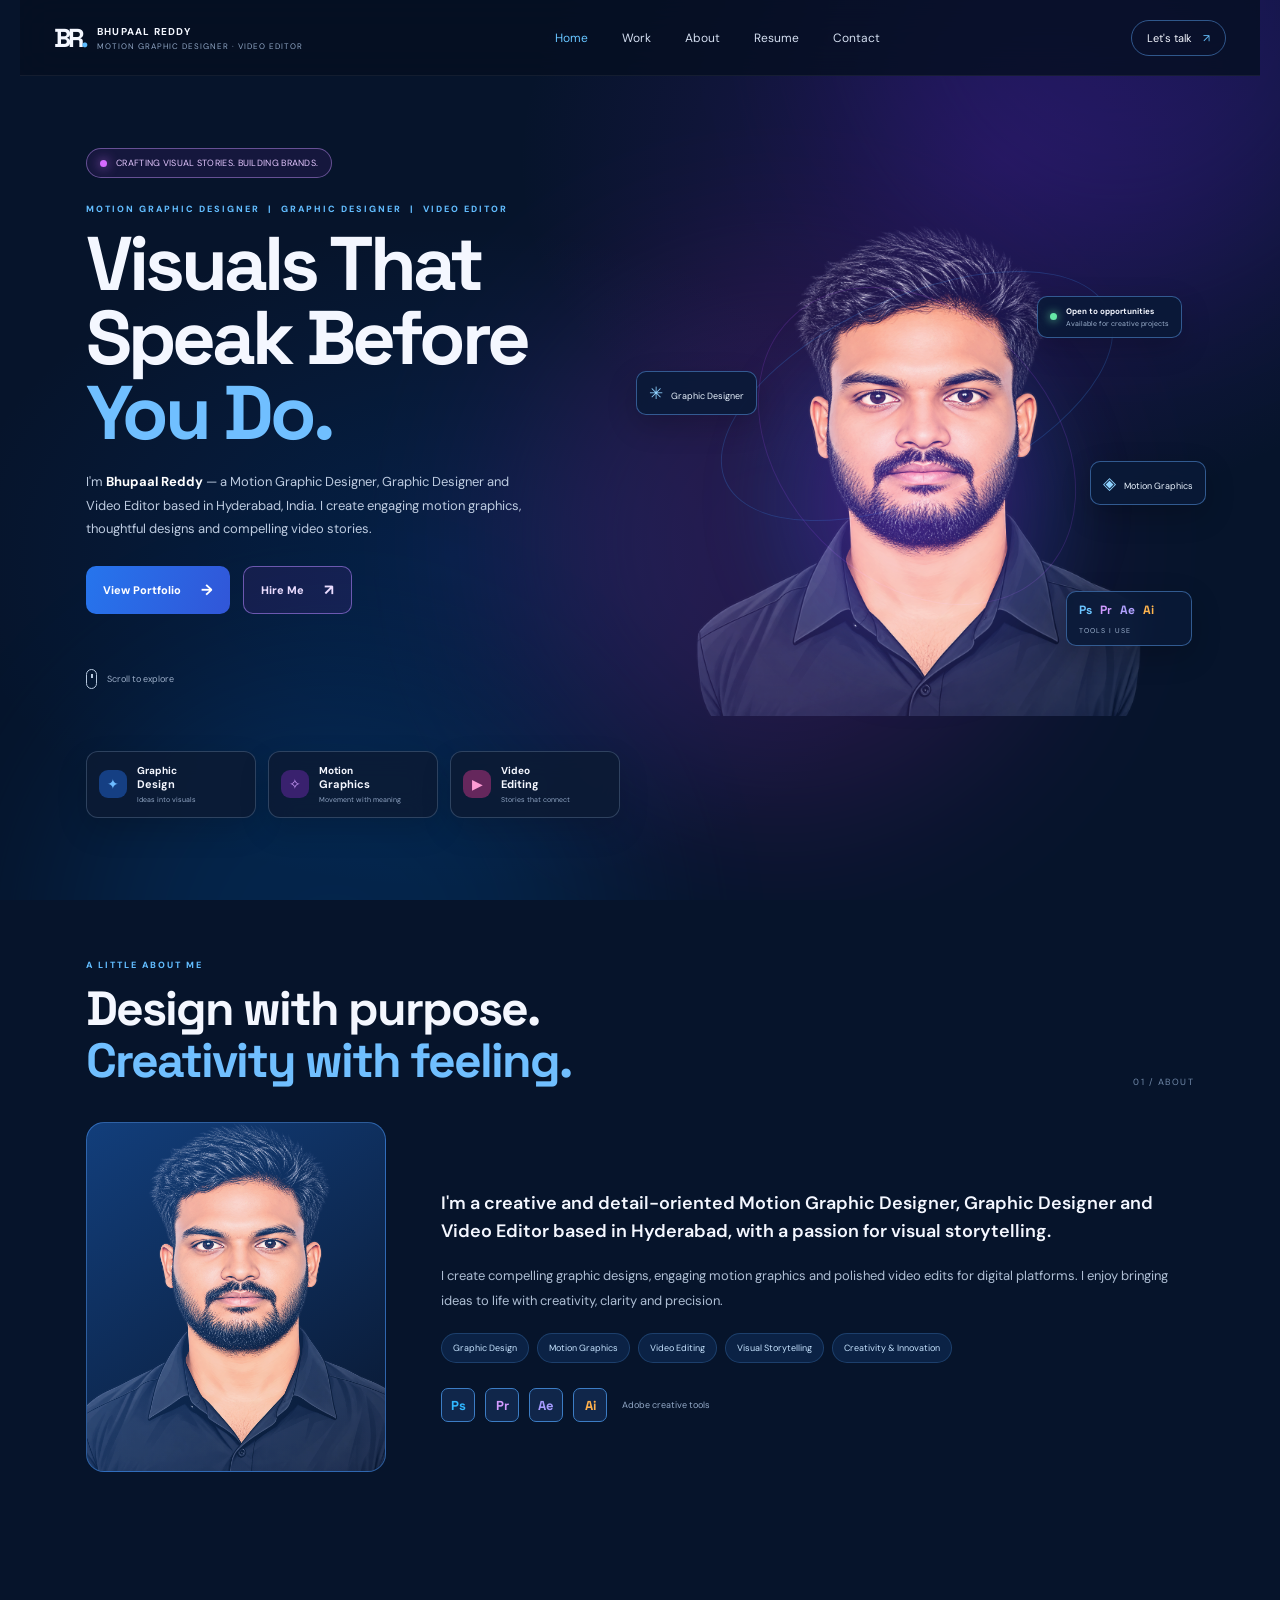
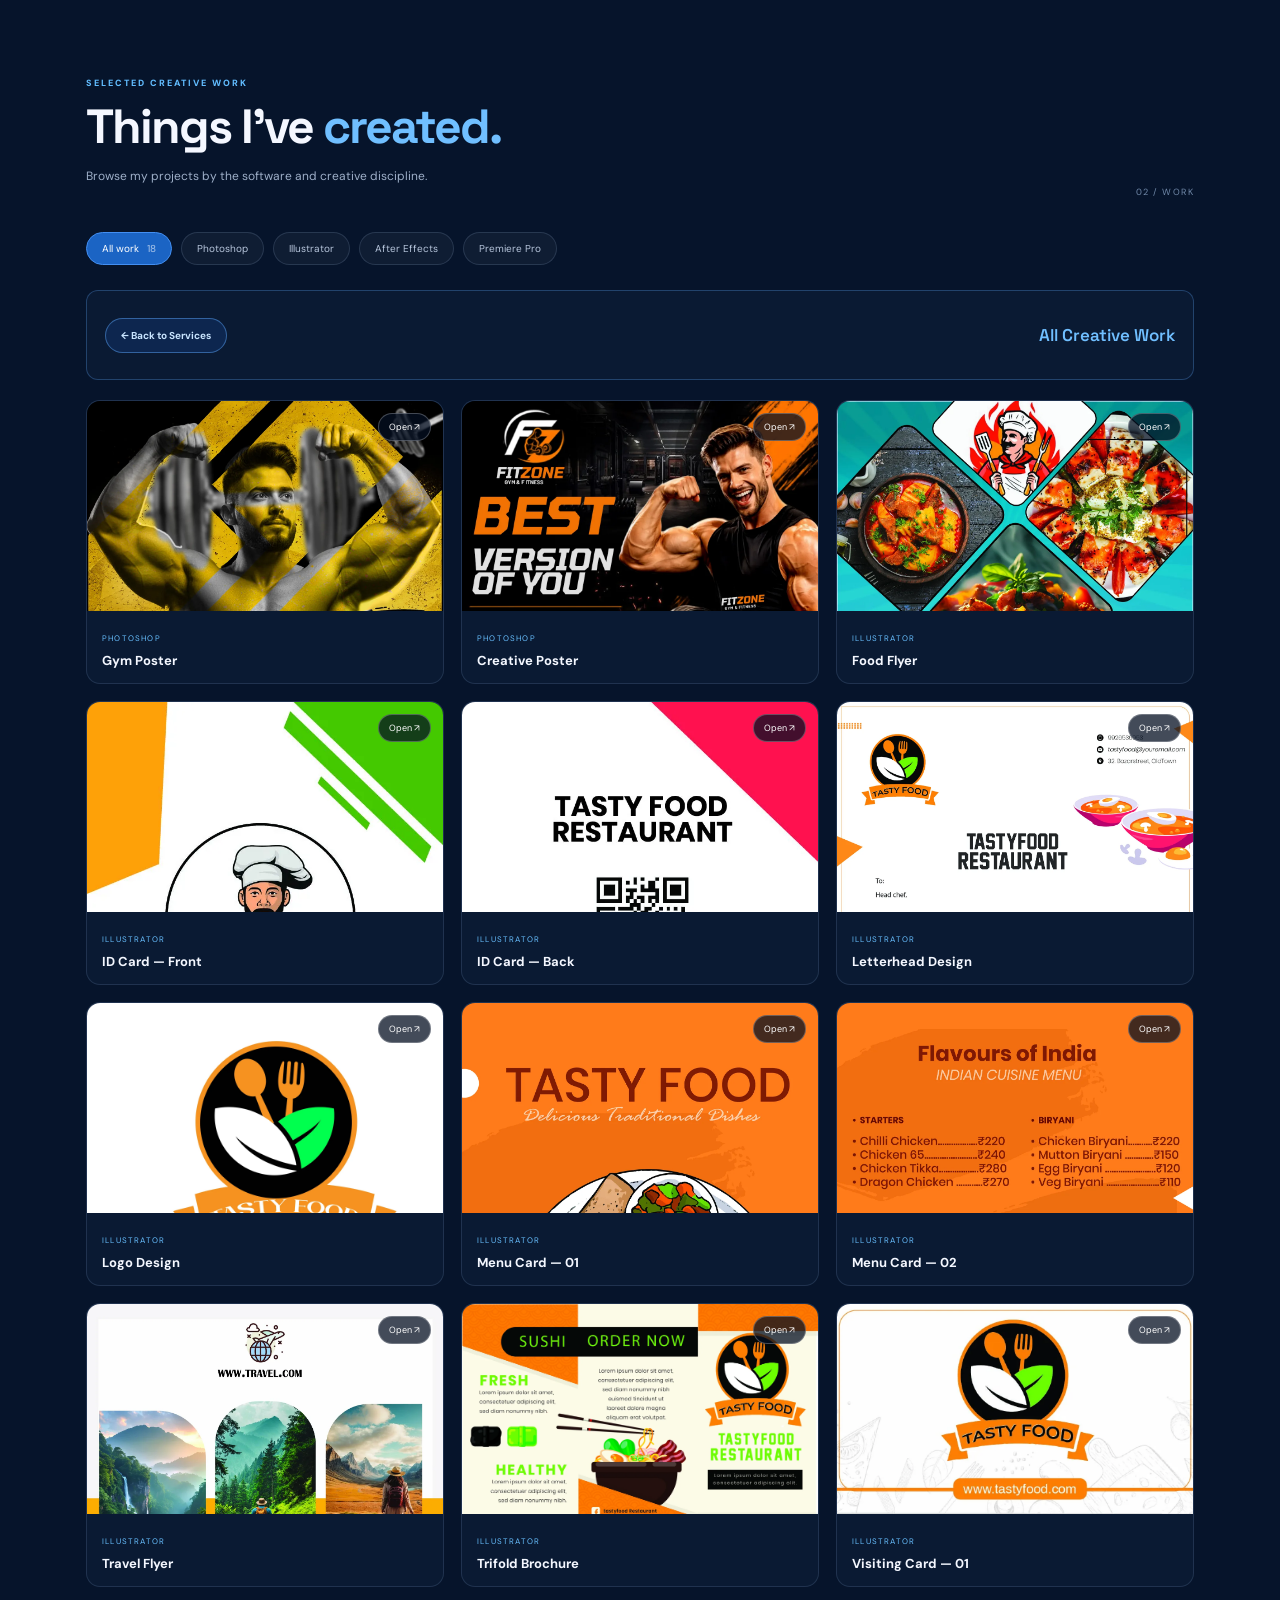
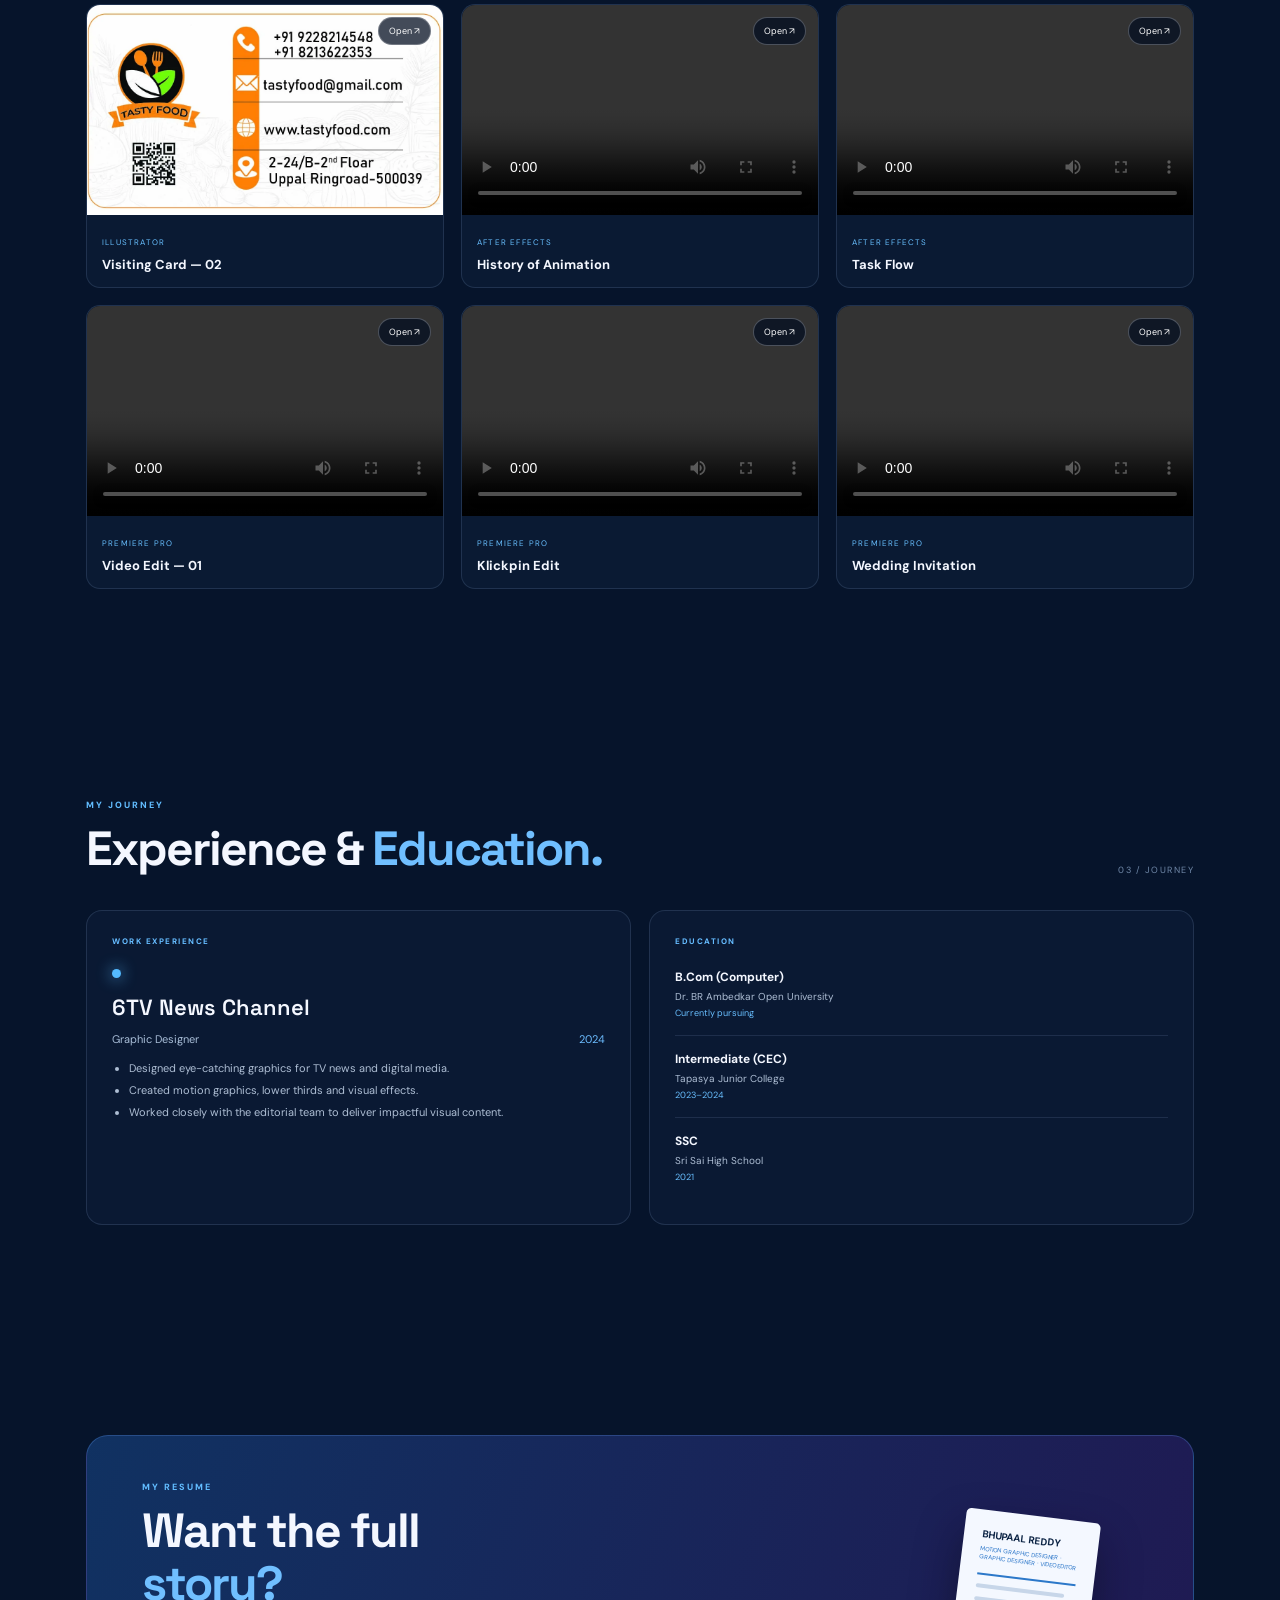
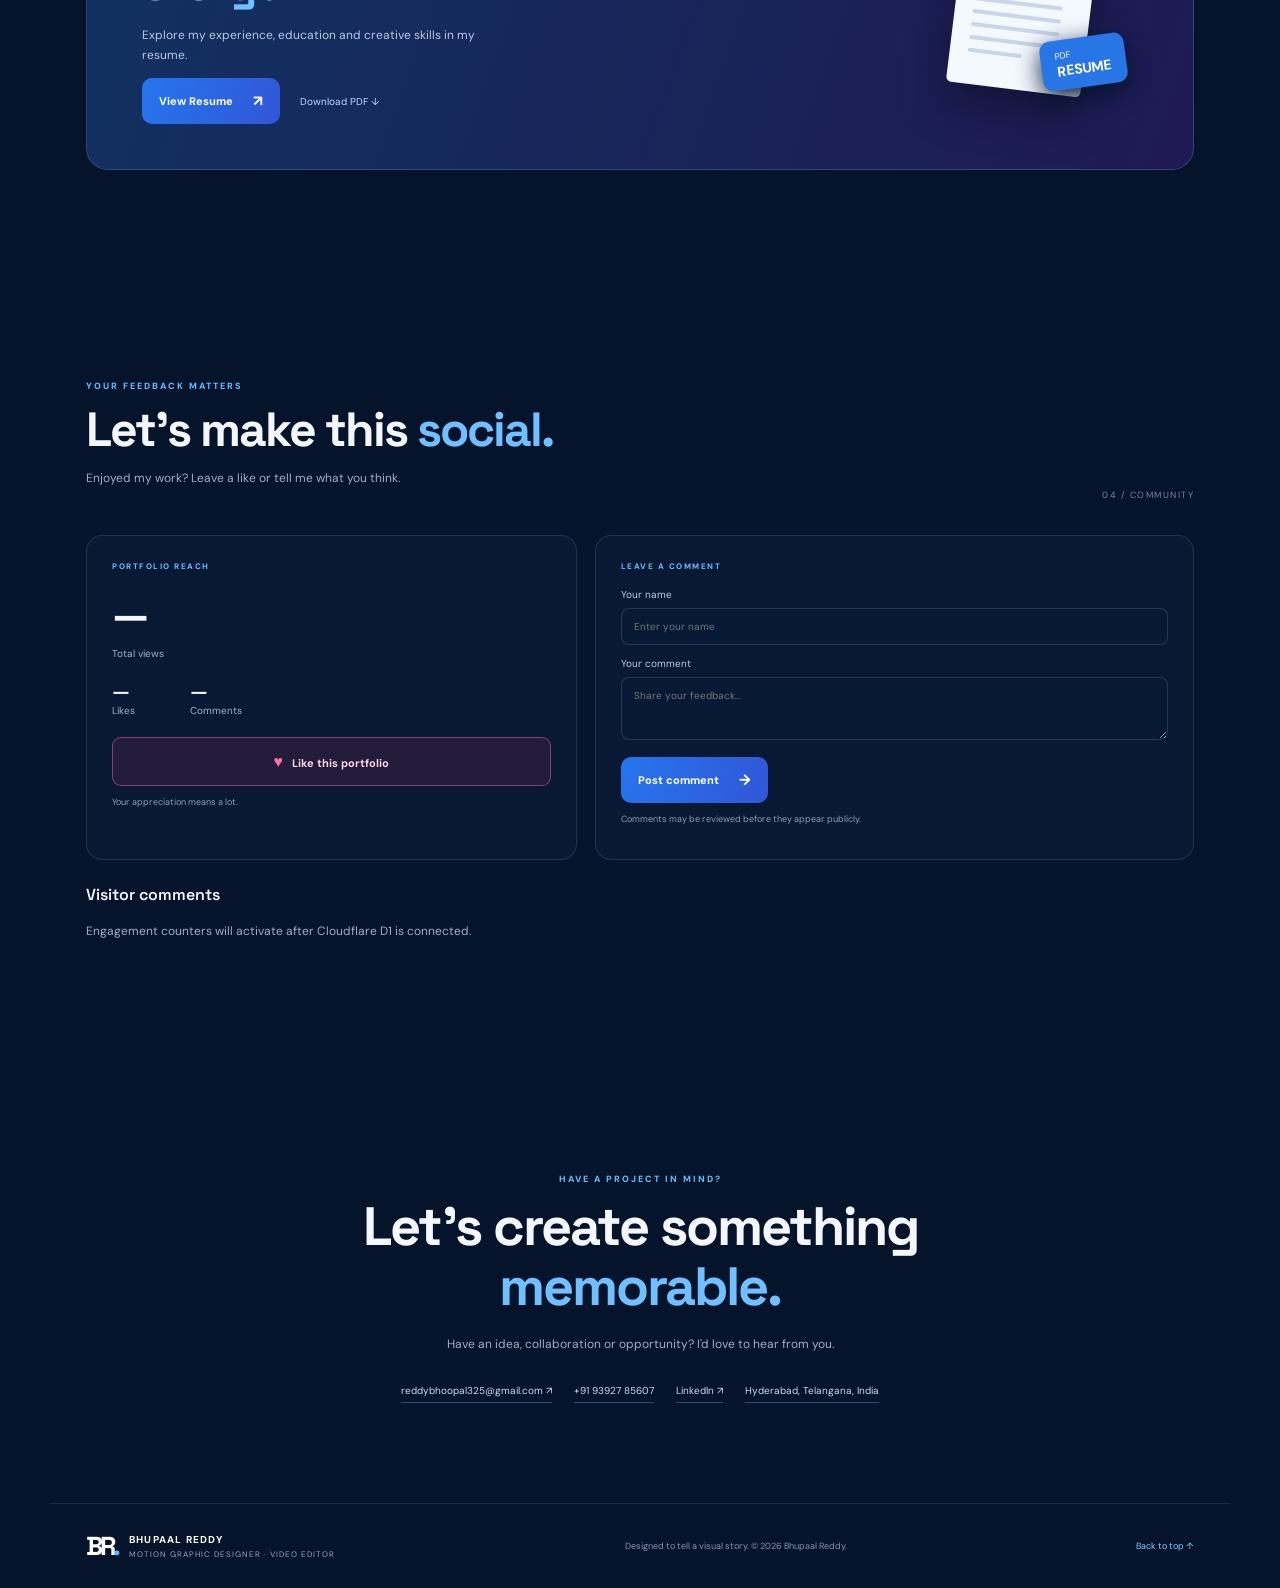
==== commit 7c3af2cd: "Update index.html" ====
--- a/index.html
+++ b/index.html
@@ -7,27 +7,27 @@
   <meta name="theme-color" content="#06142b">
 
   <!-- SEO -->
-  <title>Bhupaal Reddy | Graphic Designer & Motion Graphic Designer Portfolio</title>
-  <meta name="description" content="Explore the official portfolio of Bhupaal Reddy, a Graphic Designer and Motion Graphic Designer from Hyderabad, India. View graphic design, motion graphics, video editing and creative projects.">
+  <title>Bhupaal Reddy | Motion Graphic Designer, Graphic Designer & Video Editor in Hyderabad</title>
+  <meta name="description" content="Bhupaal Reddy is a Motion Graphic Designer, Graphic Designer and Video Editor in Hyderabad, India. Explore motion graphics, graphic design and video editing work.">
   <meta name="author" content="Bhupaal Reddy">
   <meta name="robots" content="index, follow">
-  <meta name="keywords" content="Bhupaal Reddy, Bhupaal Reddy portfolio, Bhupaal Reddy Graphic Designer, Bhupaal Reddy Motion Graphic Designer, Graphic Designer Hyderabad, Motion Graphics Designer, Video Editor, Photoshop, Illustrator, After Effects, Premiere Pro">
+  <meta name="keywords" content="Bhupaal Reddy, Motion Graphic Designer Hyderabad, Graphic Designer Hyderabad, Video Editor Hyderabad, Bhupaal Reddy portfolio, Motion Graphics, Graphic Design, Video Editing">
 
   <!-- Canonical URL -->
   <link rel="canonical" href="https://bhupaal-portfolio.pages.dev/">
 
   <!-- Social Media Preview -->
   <meta property="og:type" content="website">
-  <meta property="og:title" content="Bhupaal Reddy | Graphic & Motion Graphic Designer">
-  <meta property="og:description" content="Explore Bhupaal Reddy's creative portfolio featuring graphic design, motion graphics, video editing and visual storytelling.">
+  <meta property="og:title" content="Bhupaal Reddy | Motion Graphic Designer, Graphic Designer & Video Editor">
+  <meta property="og:description" content="Explore the portfolio of Bhupaal Reddy, a Motion Graphic Designer, Graphic Designer and Video Editor based in Hyderabad, India.">
   <meta property="og:url" content="https://bhupaal-portfolio.pages.dev/">
   <meta property="og:image" content="https://bhupaal-portfolio.pages.dev/assets/bhupaal-portrait.png">
-  <meta property="og:image:alt" content="Bhupaal Reddy - Graphic and Motion Graphic Designer">
+  <meta property="og:image:alt" content="Bhupaal Reddy, Motion Graphic Designer, Graphic Designer and Video Editor">
 
   <!-- Twitter / X Preview -->
   <meta name="twitter:card" content="summary_large_image">
-  <meta name="twitter:title" content="Bhupaal Reddy | Graphic & Motion Graphic Designer">
-  <meta name="twitter:description" content="Explore my creative portfolio featuring graphic design, motion graphics and video editing.">
+  <meta name="twitter:title" content="Bhupaal Reddy | Motion Graphic Designer, Graphic Designer & Video Editor">
+  <meta name="twitter:description" content="Explore my motion graphics, graphic design and video editing portfolio. Based in Hyderabad, India.">
   <meta name="twitter:image" content="https://bhupaal-portfolio.pages.dev/assets/bhupaal-portrait.png">
 
   <!-- Person Structured Data -->
@@ -39,11 +39,11 @@
     "url": "https://bhupaal-portfolio.pages.dev/",
     "image": "https://bhupaal-portfolio.pages.dev/assets/bhupaal-portrait.png",
     "jobTitle": [
+      "Motion Graphic Designer",
       "Graphic Designer",
-      "Motion Graphic Designer",
       "Video Editor"
     ],
-    "description": "Graphic Designer and Motion Graphic Designer creating graphic designs, motion graphics and video editing projects.",
+    "description": "Bhupaal Reddy is a Motion Graphic Designer, Graphic Designer and Video Editor based in Hyderabad, Telangana, India, creating motion graphics, visual designs and edited videos.",
     "email": "reddybhoopal325@gmail.com",
     "telephone": "+919392785607",
     "address": {
@@ -84,7 +84,7 @@
       <span class="brand-mark">BR<span>.</span></span>
       <span>
         <b>BHUPAAL REDDY</b>
-        <small>MOTION GRAPHIC DESIGNER</small>
+        <small>MOTION GRAPHIC DESIGNER · VIDEO EDITOR</small>
       </span>
     </a>
 
@@ -108,12 +108,12 @@
           <i></i> CRAFTING VISUAL STORIES. BUILDING BRANDS.
         </div>
 
-        <p class="overline">GRAPHIC DESIGNER&nbsp; | &nbsp;MOTION GRAPHIC DESIGNER</p>
+        <p class="overline">MOTION GRAPHIC DESIGNER&nbsp; | &nbsp;GRAPHIC DESIGNER&nbsp; | &nbsp;VIDEO EDITOR</p>
 
         <h1>Visuals That<br>Speak Before<br><em>You Do.</em></h1>
 
         <p class="hero-intro">
-          I'm <strong>Bhupaal Reddy</strong> — a graphic and motion graphic designer creating engaging visuals, thoughtful designs and stories that make an impact.
+          I'm <strong>Bhupaal Reddy</strong> — a Motion Graphic Designer, Graphic Designer and Video Editor based in Hyderabad, India. I create engaging motion graphics, thoughtful designs and compelling video stories.
         </p>
 
         <div class="hero-actions">
@@ -131,7 +131,7 @@
         <div class="orbit orbit-two"></div>
         <div class="portrait-glow"></div>
 
-        <img class="hero-portrait" src="assets/bhupaal-portrait.png" alt="Portrait of Bhupaal Reddy">
+        <img class="hero-portrait" src="assets/bhupaal-portrait.png" alt="Bhupaal Reddy, Motion Graphic Designer, Graphic Designer and Video Editor">
 
         <div class="float-tag tag-design">
           <span class="tag-icon">✳</span> Graphic Designer
@@ -201,11 +201,11 @@
 
         <div class="about-copy">
           <p class="lead">
-            I'm a creative and detail-oriented Graphic Designer & Motion Graphic Designer with a passion for visual storytelling.
+            I'm a creative and detail-oriented Motion Graphic Designer, Graphic Designer and Video Editor based in Hyderabad, with a passion for visual storytelling.
           </p>
 
           <p>
-            I'm skilled in designing compelling graphics and creating engaging motion content for digital platforms. I enjoy bringing ideas to life with creativity, clarity and precision.
+            I create compelling graphic designs, engaging motion graphics and polished video edits for digital platforms. I enjoy bringing ideas to life with creativity, clarity and precision.
           </p>
 
           <div class="skill-chips">
@@ -313,7 +313,7 @@
         <div class="resume-art">
           <div class="resume-sheet">
             <b>BHUPAAL REDDY</b>
-            <small>GRAPHIC DESIGNER</small>
+            <small>MOTION GRAPHIC DESIGNER · GRAPHIC DESIGNER · VIDEO EDITOR</small>
             <hr>
             <span></span><span></span><span></span>
             <span></span><span></span><span></span>
@@ -404,7 +404,7 @@
       <span class="brand-mark">BR<span>.</span></span>
       <span>
         <b>BHUPAAL REDDY</b>
-        <small>MOTION GRAPHIC DESIGNER</small>
+        <small>MOTION GRAPHIC DESIGNER · VIDEO EDITOR</small>
       </span>
     </a>
 
--- a/style.css
+++ b/style.css
@@ -269,3 +269,112 @@
   }
 }
 
+/* ========================================
+   POLISHED PORTFOLIO ANIMATIONS
+   Scroll reveal is activated by the updated script.js.
+======================================== */
+
+/* Gentle page entrance */
+@keyframes pageFadeIn {
+  from { opacity: 0; }
+  to { opacity: 1; }
+}
+
+@keyframes heroTextIn {
+  from { opacity: 0; transform: translateY(24px); }
+  to { opacity: 1; transform: translateY(0); }
+}
+
+@keyframes portraitFloat {
+  0%, 100% { transform: translateY(0); }
+  50% { transform: translateY(-10px); }
+}
+
+@keyframes softGlow {
+  0%, 100% { opacity: .65; transform: scale(.96); }
+  50% { opacity: 1; transform: scale(1.05); }
+}
+
+@keyframes tagFloat {
+  0%, 100% { transform: translateY(0); }
+  50% { transform: translateY(-6px); }
+}
+
+@keyframes cardRise {
+  from { opacity: 0; transform: translateY(22px); }
+  to { opacity: 1; transform: translateY(0); }
+}
+
+body { animation: pageFadeIn .7s ease both; }
+.hero-copy > * { animation: heroTextIn .7s ease both; }
+.hero-copy > *:nth-child(1) { animation-delay: .08s; }
+.hero-copy > *:nth-child(2) { animation-delay: .16s; }
+.hero-copy > *:nth-child(3) { animation-delay: .24s; }
+.hero-copy > *:nth-child(4) { animation-delay: .32s; }
+.hero-copy > *:nth-child(5) { animation-delay: .4s; }
+.hero-portrait { animation: heroTextIn .9s ease both, portraitFloat 6s ease-in-out 1s infinite; }
+.portrait-glow { animation: softGlow 5s ease-in-out infinite; }
+.tag-design { animation: tagFloat 5s ease-in-out 1s infinite; }
+.tag-motion { animation: tagFloat 5.5s ease-in-out 1.5s infinite; }
+.availability { animation: heroTextIn .8s ease .5s both; }
+.orbit-one { animation: orbitTurn 24s linear infinite; }
+.orbit-two { animation: orbitTurn 30s linear infinite reverse; }
+@keyframes orbitTurn { to { rotate: 360deg; } }
+
+/* Project cards enter with a subtle stagger whenever the gallery renders */
+.project-card { animation: cardRise .55s cubic-bezier(.2,.7,.2,1) both; }
+.project-card:nth-child(2) { animation-delay: .06s; }
+.project-card:nth-child(3) { animation-delay: .12s; }
+.project-card:nth-child(4) { animation-delay: .18s; }
+.project-card:nth-child(5) { animation-delay: .24s; }
+.project-card:nth-child(6) { animation-delay: .30s; }
+.project-card:nth-child(n+7) { animation-delay: .34s; }
+.project-media img, .project-media video { transition: transform .65s cubic-bezier(.2,.7,.2,1), filter .4s ease; }
+.project-card:hover .project-media img,
+.project-card:hover .project-media video { transform: scale(1.045); }
+.project-info h3 { transition: color .25s ease; }
+.project-card:hover .project-info h3 { color: #8bcaff; }
+
+/* Smooth interactive feedback */
+.filter, .like-button, .contact-links a, .contact-links span,
+.nav-cta, .back-to-services { transition: color .25s ease, background .25s ease, border-color .25s ease, transform .25s ease, box-shadow .25s ease; }
+.filter:hover { transform: translateY(-2px); }
+.like-button { transition: transform .2s ease, background .25s ease, box-shadow .25s ease; }
+.like-button:hover { transform: translateY(-2px); box-shadow: 0 8px 22px rgba(255,108,167,.12); }
+.contact-links a:hover { color: #70bfff; border-color: #70bfff; }
+.about-photo { transition: transform .4s ease, box-shadow .4s ease; }
+.about-photo:hover { transform: translateY(-5px); box-shadow: 0 18px 40px rgba(27,117,237,.15); }
+.journey-card, .engagement-card, .comments-card { transition: transform .3s ease, border-color .3s ease, box-shadow .3s ease; }
+.journey-card:hover, .engagement-card:hover, .comments-card:hover { transform: translateY(-4px); border-color: rgba(96,174,255,.38); box-shadow: 0 14px 32px rgba(0,0,0,.14); }
+
+/* Scroll reveal classes: script.js will add .is-visible as sections enter view */
+.reveal { opacity: 0; transform: translateY(28px); transition: opacity .75s ease, transform .75s cubic-bezier(.2,.7,.2,1); }
+.reveal.is-visible { opacity: 1; transform: translateY(0); }
+.reveal.reveal-left { transform: translateX(-28px); }
+.reveal.reveal-left.is-visible { transform: translateX(0); }
+.reveal.reveal-right { transform: translateX(28px); }
+.reveal.reveal-right.is-visible { transform: translateX(0); }
+
+/* Keep animation comfortable on smaller screens */
+@media (max-width: 620px) {
+  .hero-portrait { animation: heroTextIn .8s ease both, portraitFloat 7s ease-in-out 1s infinite; }
+  .tag-design, .tag-motion { animation-duration: 6s; }
+  .project-card:hover { transform: translateY(-2px); }
+  .journey-card:hover, .engagement-card:hover, .comments-card:hover { transform: none; }
+  .reveal { transform: translateY(18px); }
+  .reveal.reveal-left, .reveal.reveal-right { transform: translateY(18px); }
+  .reveal.reveal-left.is-visible, .reveal.reveal-right.is-visible { transform: translateY(0); }
+}
+
+@media (prefers-reduced-motion: reduce) {
+  body, .hero-copy > *, .hero-portrait, .portrait-glow, .tag-design,
+  .tag-motion, .availability, .orbit-one, .orbit-two, .project-card {
+    animation: none !important;
+  }
+  .reveal, .reveal.reveal-left, .reveal.reveal-right {
+    opacity: 1 !important;
+    transform: none !important;
+    transition: none !important;
+  }
+  .project-media img, .project-media video { transition: none !important; }
+}
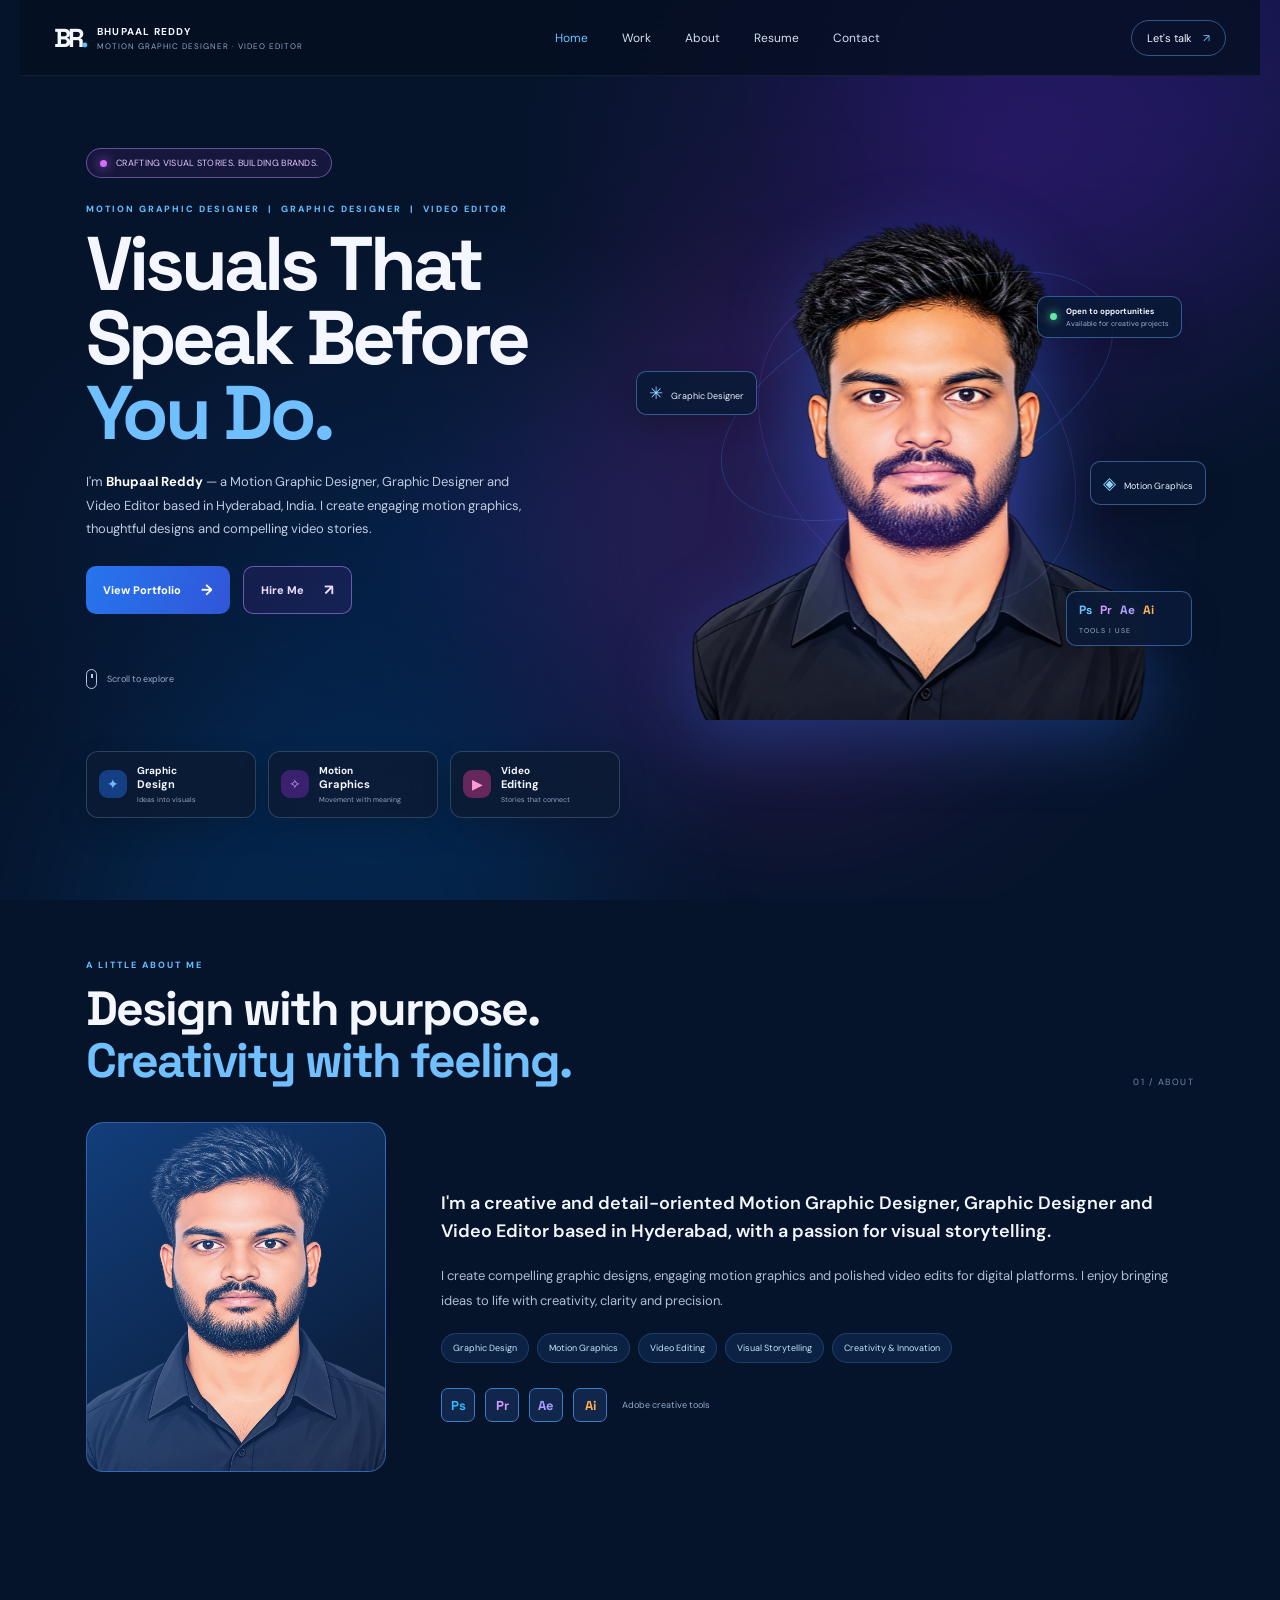
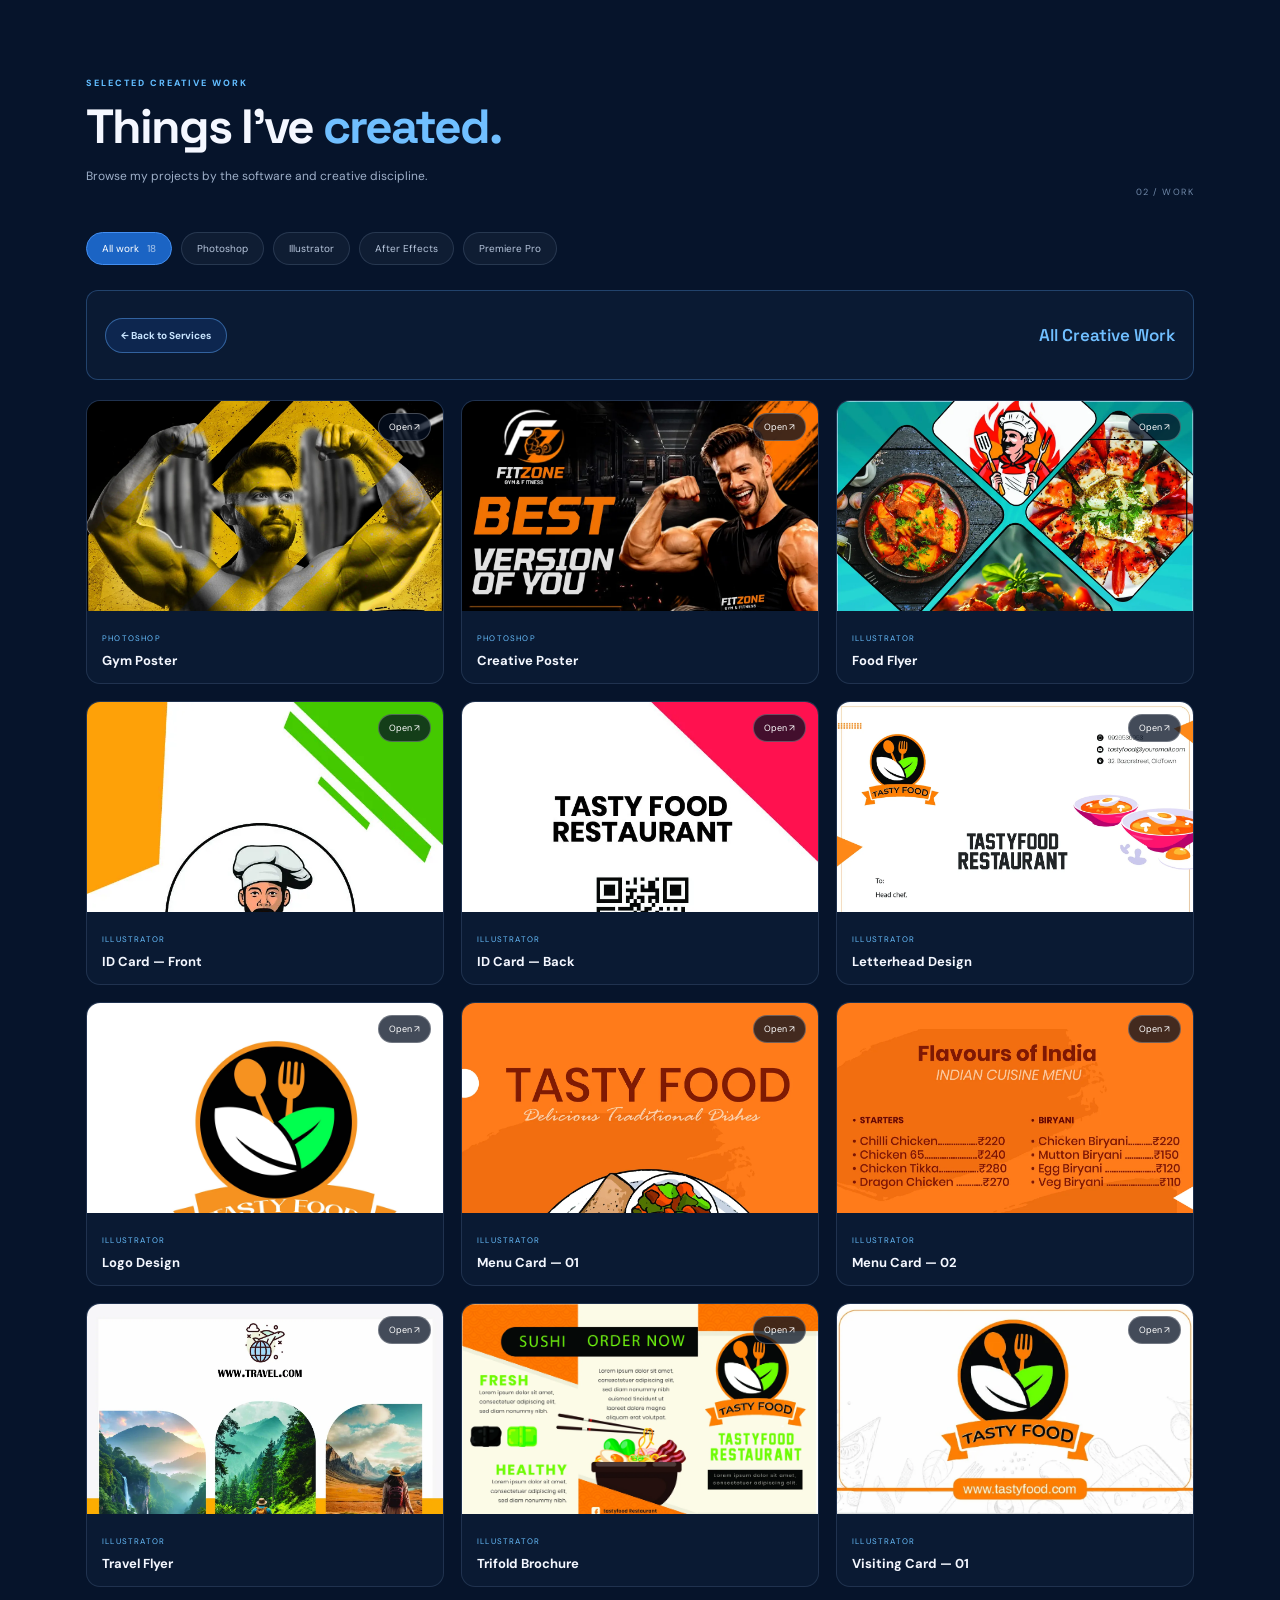
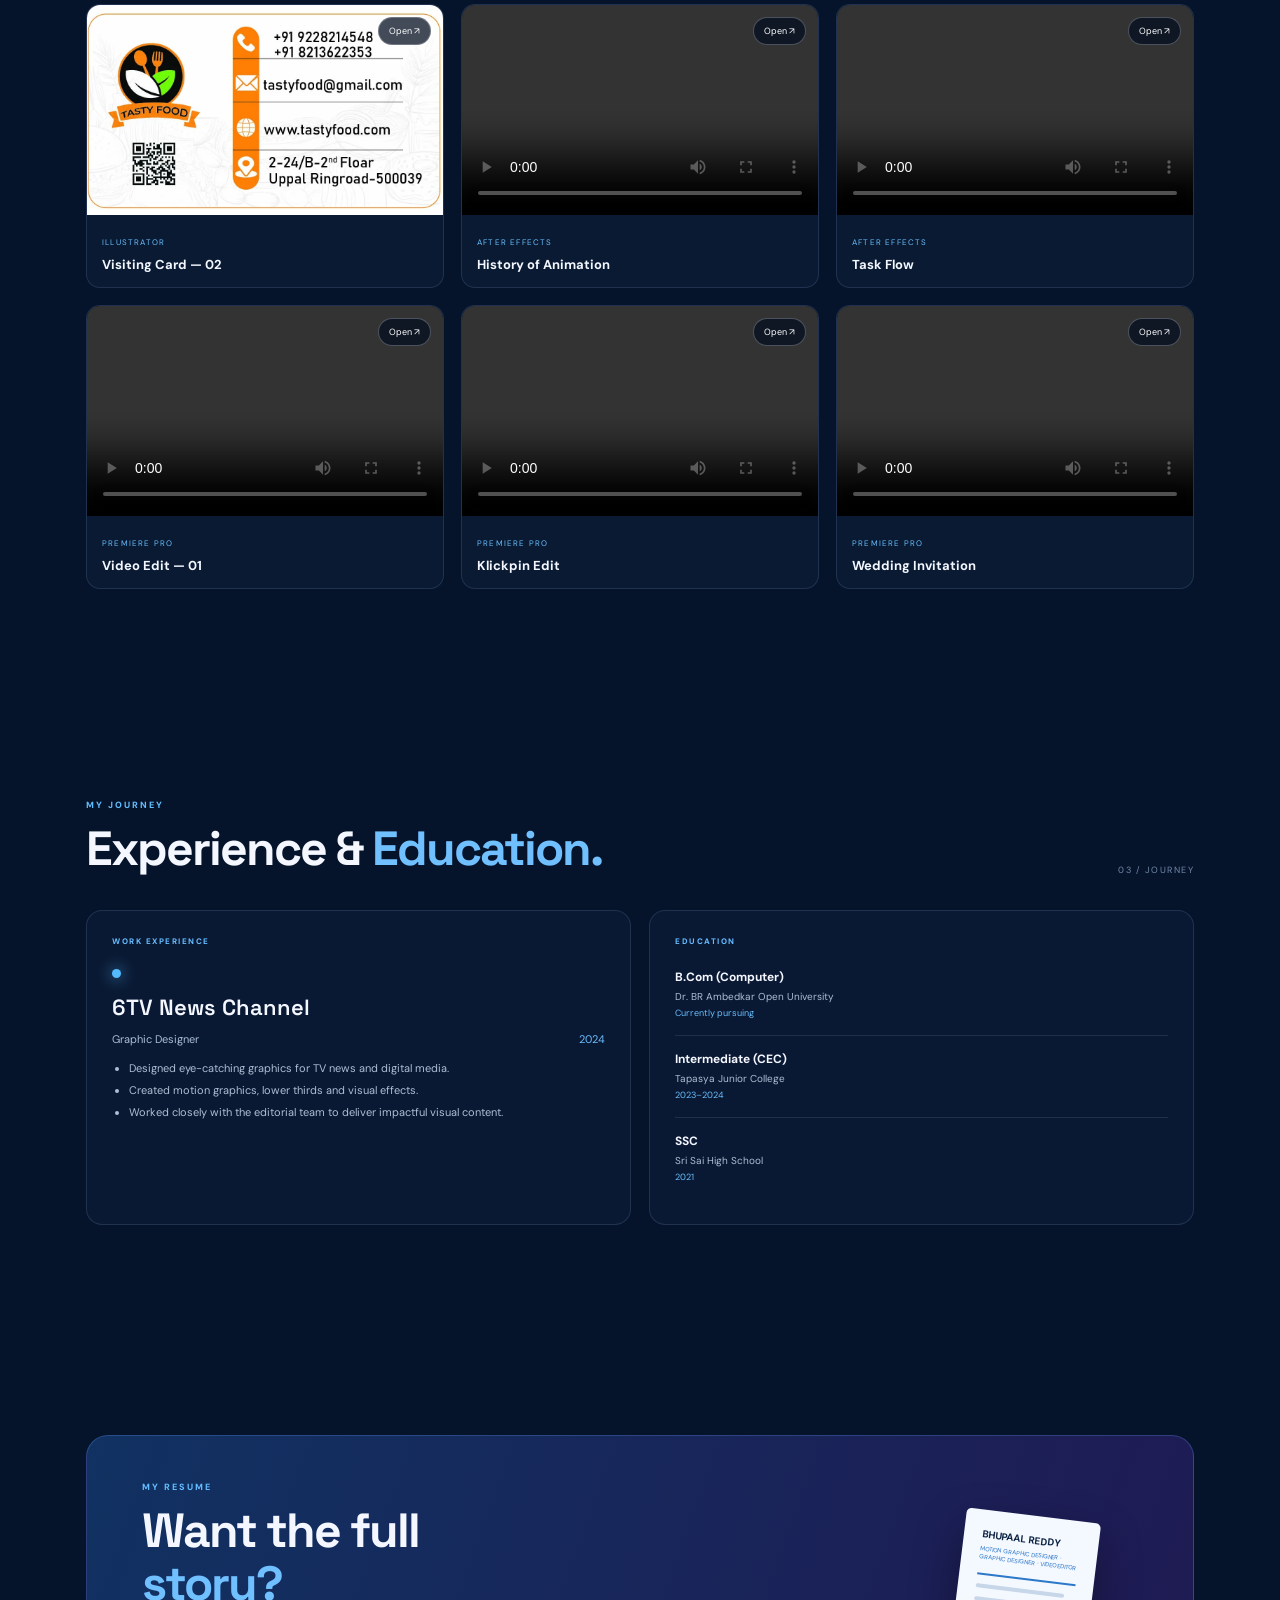
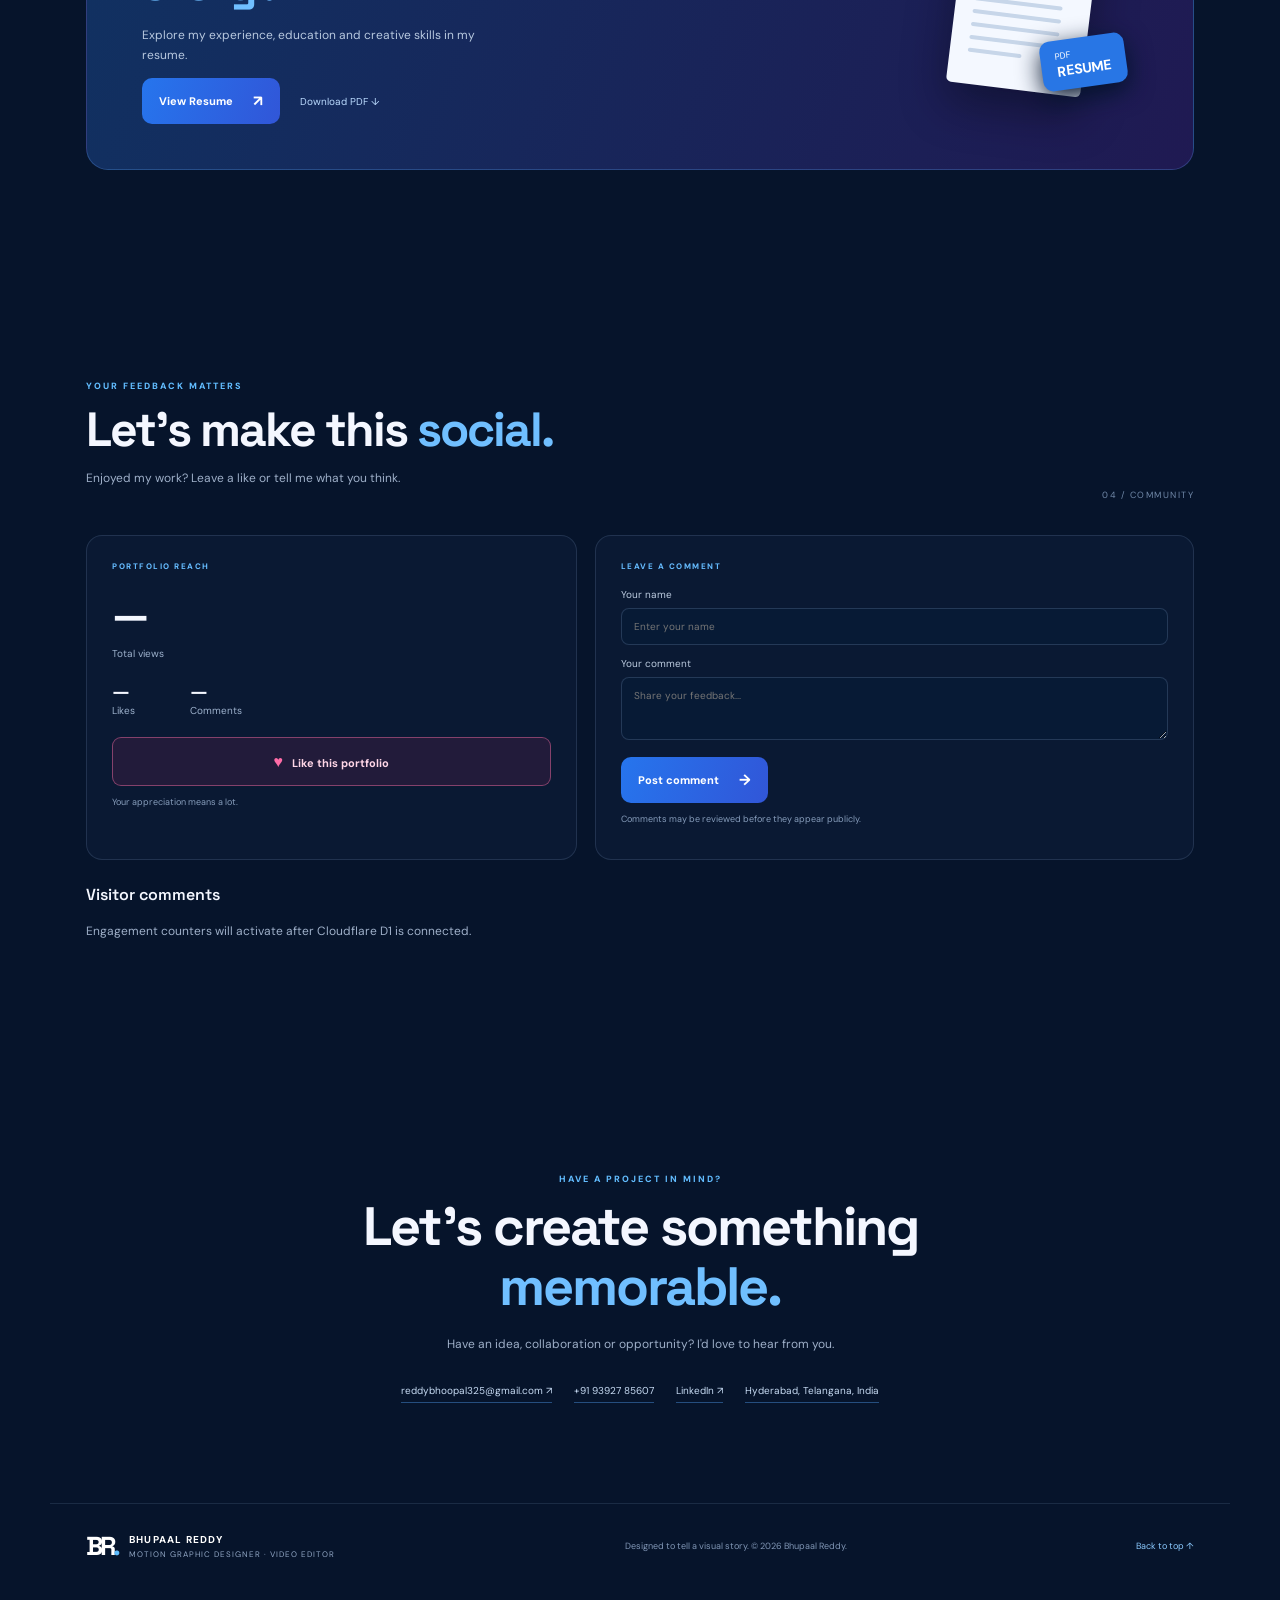
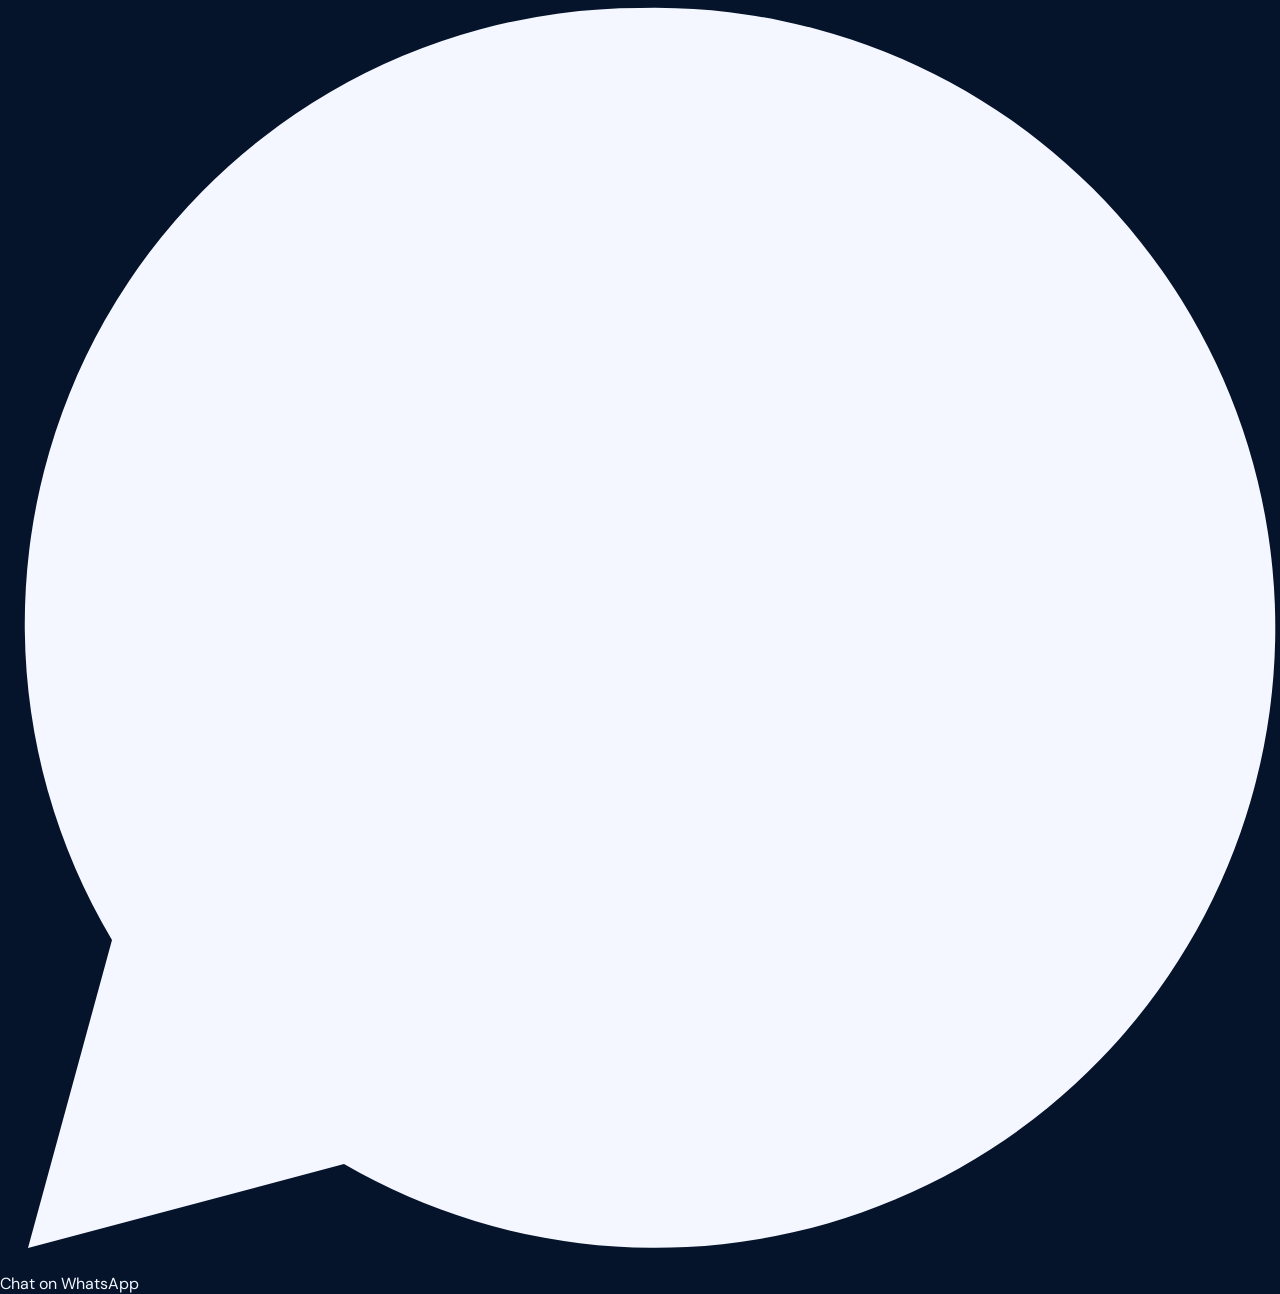
==== commit 1894886d: "Update index.html" ====
--- a/index.html
+++ b/index.html
@@ -412,6 +412,18 @@
     <a href="#home">Back to top ↑</a>
   </footer>
 
-  <script src="script.js"></script>
+<!-- Floating WhatsApp Button -->
+<a class="whatsapp-float"
+   href="https://wa.me/919392785607?text=Hello%20Bhupaal!%20I%20visited%20your%20portfolio%20and%20would%20like%20to%20discuss%20a%20project."
+   target="_blank"
+   rel="noopener noreferrer"
+   aria-label="Contact on WhatsApp">
+  <svg viewBox="0 0 32 32" aria-hidden="true">
+    <path fill="currentColor" d="M16 .5A15.4 15.4 0 0 0 2.8 23.8L.7 31.5l7.9-2.1A15.5 15.5 0 1 0 16 .5Z"/>
+  </svg>
+  <span>Chat on WhatsApp</span>
+</a>
+
+<script src="script.js"></script>
 </body>
 </html>
--- a/style.css
+++ b/style.css
@@ -378,3 +378,287 @@
   }
   .project-media img, .project-media video { transition: none !important; }
 }
+
+/* =========================================
+   BHUPAAL PORTFOLIO — SMOOTH ANIMATION FIX
+   Keep portrait stable and centred
+========================================= */
+
+/* Stop the portrait from moving up and down */
+.hero-portrait {
+  animation: portraitSmoothIn 1.2s ease-out both !important;
+  transform-origin: center bottom;
+  will-change: opacity, transform;
+}
+
+@keyframes portraitSmoothIn {
+  0% {
+    opacity: 0;
+    transform: scale(0.97);
+  }
+  100% {
+    opacity: 1;
+    transform: scale(1);
+  }
+}
+
+/* Gentle floating labels — never cover the face */
+.tag-design {
+  animation: labelFloatLeft 6s ease-in-out infinite !important;
+}
+
+.tag-motion {
+  animation: labelFloatRight 7s ease-in-out infinite !important;
+}
+
+.tag-tools {
+  animation: toolsGlow 4s ease-in-out infinite !important;
+}
+
+@keyframes labelFloatLeft {
+  0%, 100% { transform: translateY(0); }
+  50% { transform: translateY(-4px); }
+}
+
+@keyframes labelFloatRight {
+  0%, 100% { transform: translateY(0); }
+  50% { transform: translateY(4px); }
+}
+
+@keyframes toolsGlow {
+  0%, 100% {
+    box-shadow: 0 10px 30px rgba(0,0,0,.2);
+  }
+  50% {
+    box-shadow: 0 10px 30px rgba(65,150,255,.25);
+  }
+}
+
+/* Smooth availability badge */
+.availability {
+  animation: availabilityPulse 4s ease-in-out infinite !important;
+}
+
+@keyframes availabilityPulse {
+  0%, 100% { border-color: rgba(100,171,255,.45); }
+  50% { border-color: rgba(101,232,166,.8); }
+}
+
+/* Beautiful background glow */
+.portrait-glow {
+  animation: glowPulse 6s ease-in-out infinite !important;
+}
+
+@keyframes glowPulse {
+  0%, 100% {
+    opacity: .65;
+    transform: scale(.96);
+  }
+  50% {
+    opacity: 1;
+    transform: scale(1.04);
+  }
+}
+
+/* Slow rotating decorative orbits */
+.orbit-one {
+  animation: orbitSmooth 35s linear infinite !important;
+}
+
+.orbit-two {
+  animation: orbitSmooth 45s linear infinite reverse !important;
+}
+
+@keyframes orbitSmooth {
+  from { transform: rotate(0deg); }
+  to { transform: rotate(360deg); }
+}
+
+/* Professional hover animations on project cards */
+.project-card {
+  transition:
+    transform .4s ease,
+    border-color .4s ease,
+    box-shadow .4s ease !important;
+}
+
+.project-card:hover {
+  transform: translateY(-7px);
+  border-color: rgba(96,174,255,.65);
+  box-shadow: 0 18px 40px rgba(30,110,220,.18);
+}
+
+/* Smooth buttons */
+.btn,
+.nav-cta,
+.filter,
+.like-button {
+  transition: all .3s ease !important;
+}
+
+.btn:hover {
+  transform: translateY(-4px) scale(1.02);
+}
+
+/* Adobe icons gently respond */
+.tool-logo:hover {
+  transform: translateY(-5px) scale(1.08);
+}
+
+/* Respect visitors who prefer less motion */
+@media (prefers-reduced-motion: reduce) {
+  .hero-portrait,
+  .tag-design,
+  .tag-motion,
+  .tag-tools,
+  .availability,
+  .portrait-glow,
+  .orbit-one,
+  .orbit-two {
+    animation: none !important;
+  }
+}
+
+/* =====================================
+   PORTRAIT + BACKGROUND ANIMATION FIX
+===================================== */
+
+/* Keep the portrait animated */
+.hero-visual {
+  isolation: isolate;
+}
+
+.hero-portrait {
+  position: relative;
+  z-index: 3 !important;
+  animation: portraitFloat 6s ease-in-out infinite !important;
+  transform-origin: center bottom;
+}
+
+/* Gentle floating movement of portrait */
+@keyframes portraitFloat {
+  0%, 100% {
+    transform: translateY(0);
+  }
+  50% {
+    transform: translateY(-9px);
+  }
+}
+
+/* Background lines stay behind portrait */
+.orbit {
+  z-index: 0 !important;
+  pointer-events: none;
+}
+
+.orbit-one {
+  animation: orbitOneMove 28s linear infinite !important;
+}
+
+.orbit-two {
+  animation: orbitTwoMove 36s linear infinite !important;
+}
+
+@keyframes orbitOneMove {
+  from { transform: rotate(-24deg); }
+  to { transform: rotate(336deg); }
+}
+
+@keyframes orbitTwoMove {
+  from { transform: rotate(45deg); }
+  to { transform: rotate(405deg); }
+}
+
+/* Glow stays behind portrait */
+.portrait-glow {
+  z-index: 1;
+  animation: softGlow 5s ease-in-out infinite !important;
+}
+
+/* Floating labels stay above background */
+.float-tag,
+.availability {
+  z-index: 4 !important;
+}
+
+/* Smooth label movement */
+.tag-design {
+  animation: tagFloat 5s ease-in-out infinite !important;
+}
+
+.tag-motion {
+  animation: tagFloat 6s ease-in-out infinite !important;
+}
+
+/* Mobile support */
+@media (max-width: 620px) {
+  .hero-portrait {
+    animation: portraitFloat 6s ease-in-out infinite !important;
+  }
+}
+
+/* Accessibility */
+@media (prefers-reduced-motion: reduce) {
+  .hero-portrait,
+  .orbit-one,
+  .orbit-two,
+  .portrait-glow,
+  .tag-design,
+  .tag-motion {
+    animation: none !important;
+  }
+}
+
+/* INTERACTIVE 3D PORTRAIT */
+.hero-visual {
+  perspective: 1100px;
+  transform-style: preserve-3d;
+}
+
+.hero-portrait {
+  --tilt-x: 0deg;
+  --tilt-y: 0deg;
+  --float-y: 0px;
+  transform-style: preserve-3d;
+  transform:
+    translateY(var(--float-y))
+    rotateX(var(--tilt-x))
+    rotateY(var(--tilt-y))
+    translateZ(18px);
+  transition: filter .25s ease;
+  filter:
+    drop-shadow(
+      var(--shadow-x, 0px)
+      var(--shadow-y, 15px)
+      35px rgba(45, 125, 255, .30)
+    );
+  will-change: transform;
+}
+
+@keyframes portraitFloat {
+  0%, 100% { --float-y: 0px; }
+  50% { --float-y: -9px; }
+}
+
+.hero-visual {
+  transform-style: preserve-3d;
+}
+
+.portrait-glow {
+  transform: translateZ(-25px);
+}
+
+.orbit {
+  transform-style: preserve-3d;
+}
+
+/* Mobile: keep the gentle floating effect */
+@media (max-width: 620px) {
+  .hero-portrait {
+    --tilt-x: 0deg;
+    --tilt-y: 0deg;
+  }
+}
+
+
+
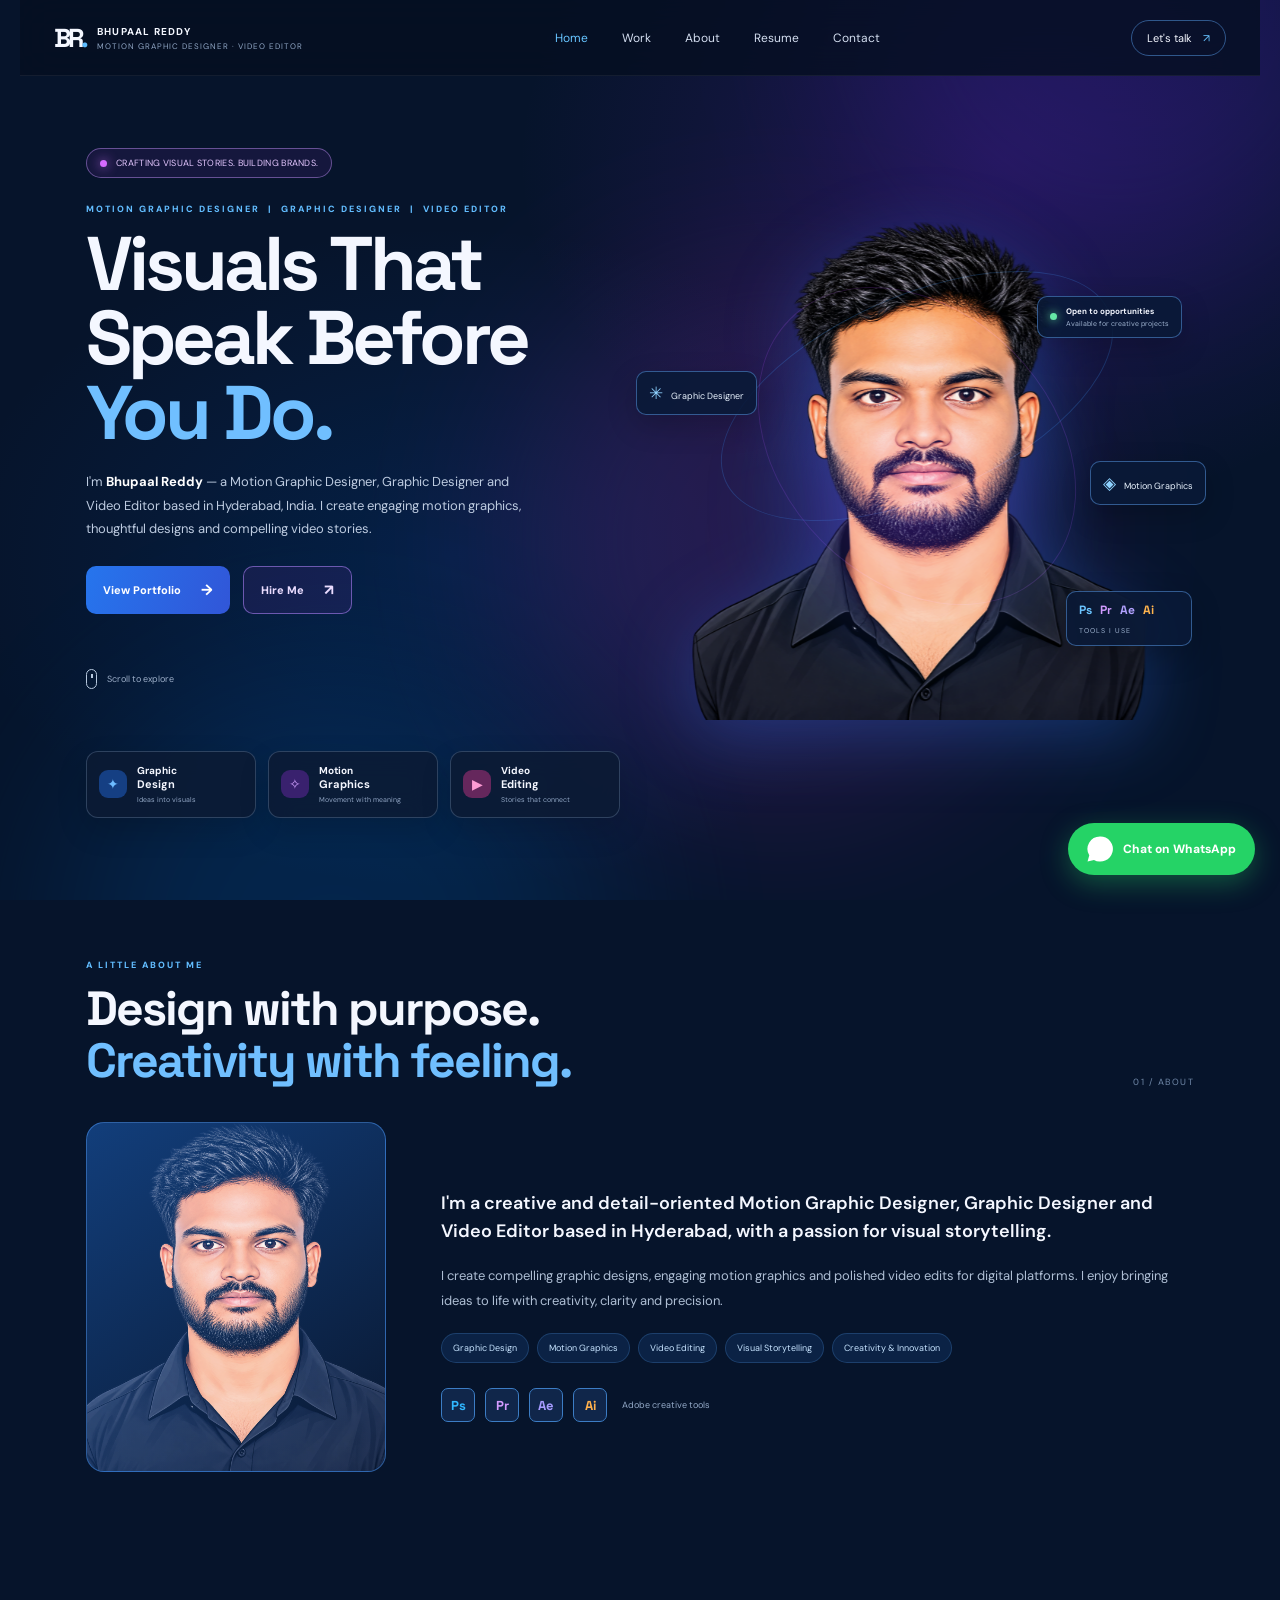
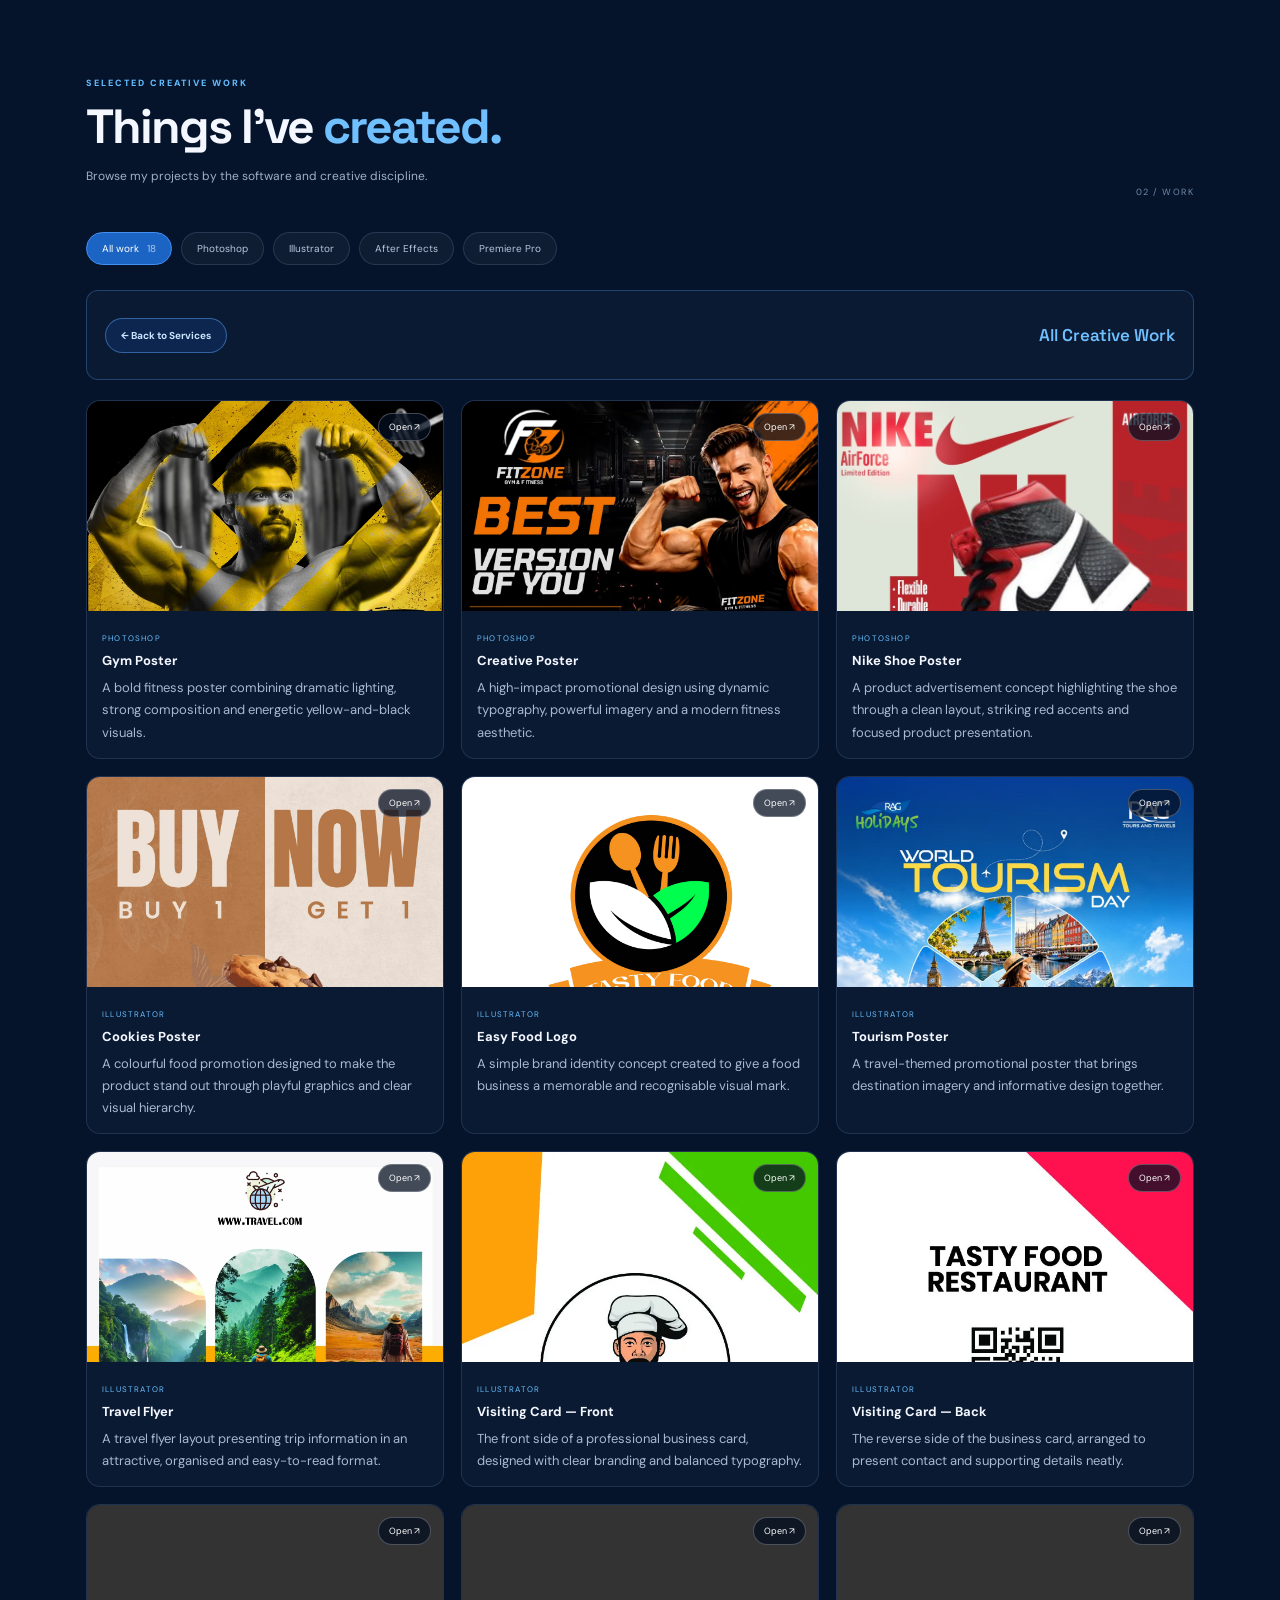
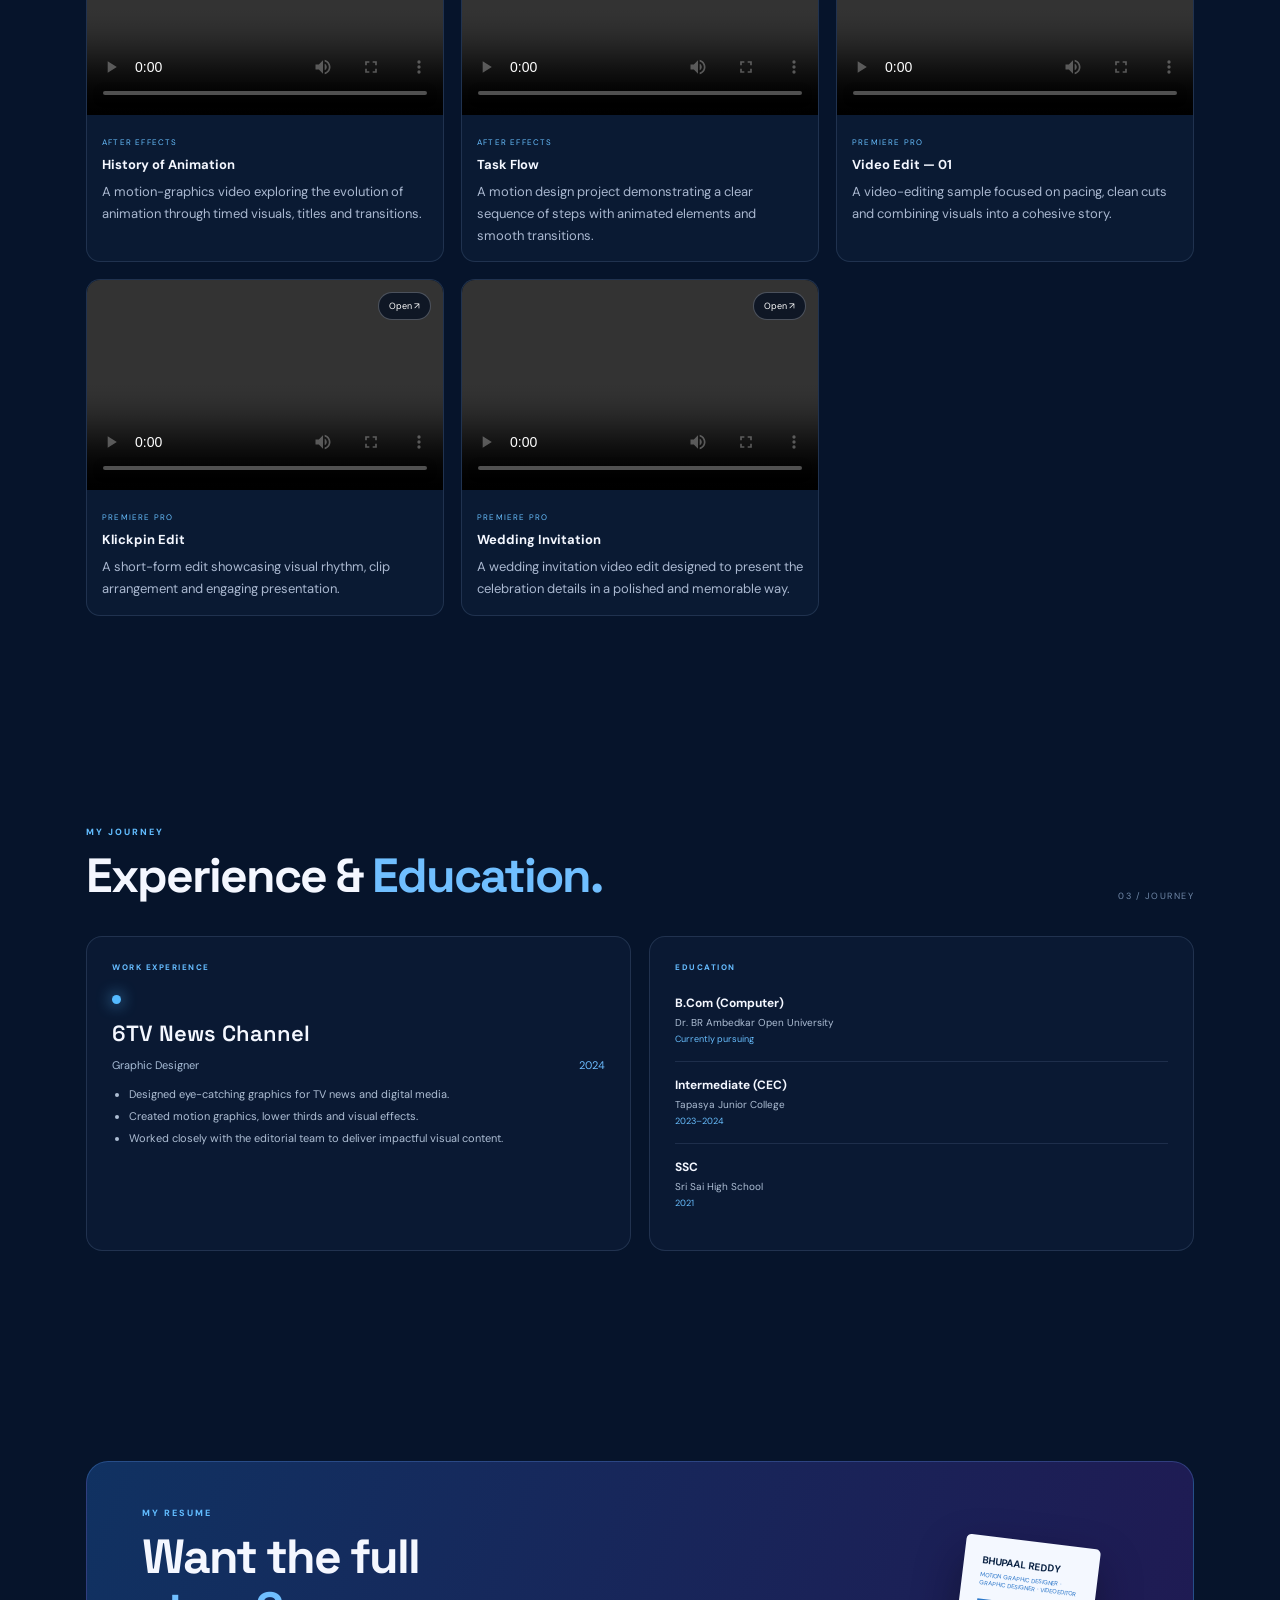
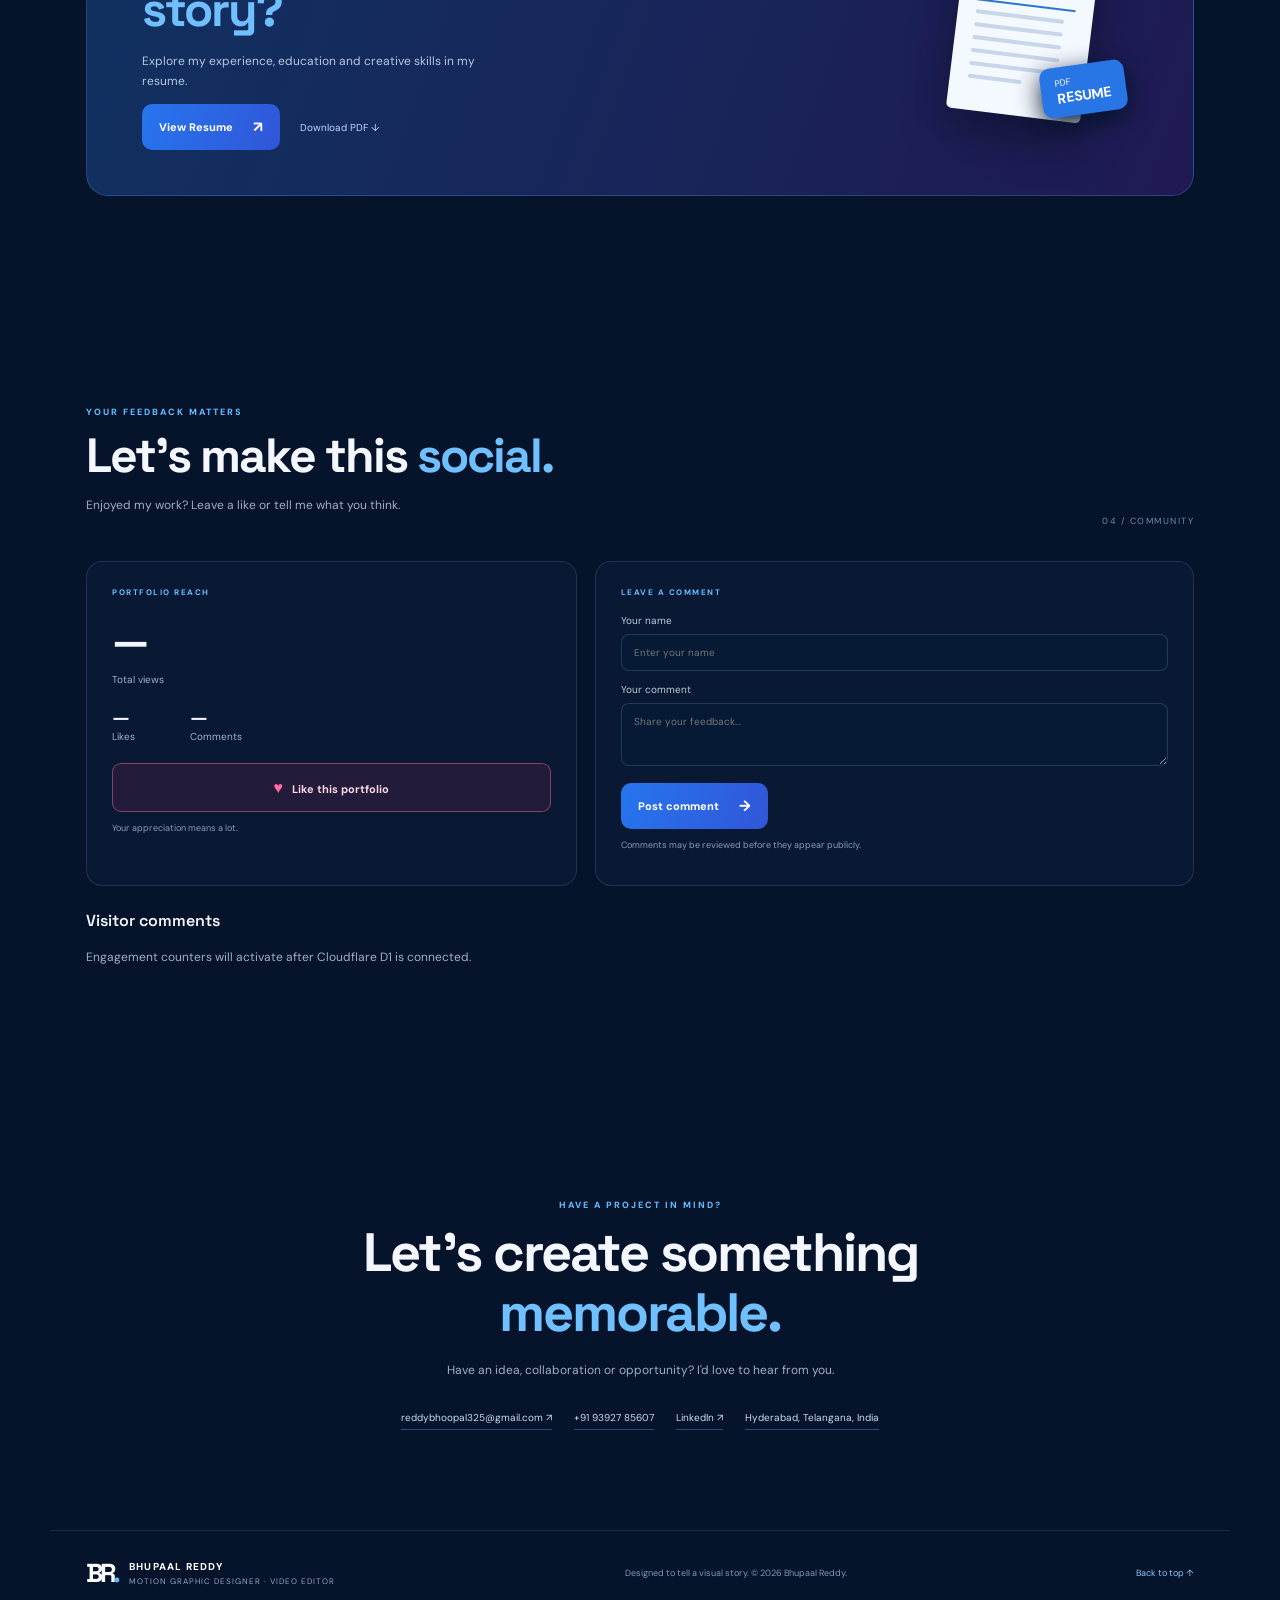
==== commit 682a7dbd: "Update index.html" ====
--- a/index.html
+++ b/index.html
@@ -13,7 +13,6 @@
   <meta name="robots" content="index, follow">
   <meta name="keywords" content="Bhupaal Reddy, Motion Graphic Designer Hyderabad, Graphic Designer Hyderabad, Video Editor Hyderabad, Bhupaal Reddy portfolio, Motion Graphics, Graphic Design, Video Editing">
 
-  <!-- Canonical URL -->
   <link rel="canonical" href="https://bhupaal-portfolio.pages.dev/">
 
   <!-- Social Media Preview -->
@@ -102,6 +101,7 @@
   </header>
 
   <main>
+    <!-- HERO SECTION -->
     <section class="hero section" id="home">
       <div class="hero-copy">
         <div class="eyebrow">
@@ -185,6 +185,7 @@
       </div>
     </section>
 
+    <!-- ABOUT SECTION -->
     <section class="section about-section" id="about">
       <div class="section-heading">
         <div>
@@ -227,6 +228,7 @@
       </div>
     </section>
 
+    <!-- WORK SECTION -->
     <section class="section work-section" id="work">
       <div class="section-heading">
         <div>
@@ -248,6 +250,7 @@
       <div class="gallery" id="gallery"></div>
     </section>
 
+    <!-- EXPERIENCE AND EDUCATION -->
     <section class="section experience-section">
       <div class="section-heading">
         <div>
@@ -294,6 +297,7 @@
       </div>
     </section>
 
+    <!-- RESUME SECTION -->
     <section class="section resume-section" id="resume">
       <div class="resume-panel">
         <div>
@@ -301,11 +305,11 @@
           <h2>Want the full<br><em>story?</em></h2>
           <p>Explore my experience, education and creative skills in my resume.</p>
 
-          <a class="btn primary" href="assets/Bhupaal-Reddy-Resume.pdf" target="_blank" rel="noopener">
+          <a class="btn primary" href="Bhupaal_Reddy_Resume_2026.pdf" target="_blank" rel="noopener">
             View Resume <span>↗</span>
           </a>
 
-          <a class="resume-download" href="assets/Bhupaal-Reddy-Resume.pdf" download>
+          <a class="resume-download" href="Bhupaal_Reddy_Resume_2026.pdf" download>
             Download PDF ↓
           </a>
         </div>
@@ -323,6 +327,7 @@
       </div>
     </section>
 
+    <!-- COMMUNITY SECTION -->
     <section class="section community-section" id="community">
       <div class="section-heading">
         <div>
@@ -385,6 +390,7 @@
       </div>
     </section>
 
+    <!-- CONTACT SECTION -->
     <section class="section contact-section" id="contact">
       <p class="overline">HAVE A PROJECT IN MIND?</p>
       <h2>Let's create something<br><em>memorable.</em></h2>
@@ -399,6 +405,7 @@
     </section>
   </main>
 
+  <!-- FOOTER -->
   <footer>
     <a class="brand" href="#home">
       <span class="brand-mark">BR<span>.</span></span>
@@ -412,18 +419,18 @@
     <a href="#home">Back to top ↑</a>
   </footer>
 
-<!-- Floating WhatsApp Button -->
-<a class="whatsapp-float"
-   href="https://wa.me/919392785607?text=Hello%20Bhupaal!%20I%20visited%20your%20portfolio%20and%20would%20like%20to%20discuss%20a%20project."
-   target="_blank"
-   rel="noopener noreferrer"
-   aria-label="Contact on WhatsApp">
-  <svg viewBox="0 0 32 32" aria-hidden="true">
-    <path fill="currentColor" d="M16 .5A15.4 15.4 0 0 0 2.8 23.8L.7 31.5l7.9-2.1A15.5 15.5 0 1 0 16 .5Z"/>
-  </svg>
-  <span>Chat on WhatsApp</span>
-</a>
-
-<script src="script.js"></script>
+  <!-- Floating WhatsApp Button -->
+  <a class="whatsapp-float"
+     href="https://wa.me/919392785607?text=Hello%20Bhupaal!%20I%20visited%20your%20portfolio%20and%20would%20like%20to%20discuss%20a%20project."
+     target="_blank"
+     rel="noopener noreferrer"
+     aria-label="Contact on WhatsApp">
+    <svg viewBox="0 0 32 32" aria-hidden="true">
+      <path fill="currentColor" d="M16 .5A15.4 15.4 0 0 0 2.8 23.8L.7 31.5l7.9-2.1A15.5 15.5 0 1 0 16 .5Z"/>
+    </svg>
+    <span>Chat on WhatsApp</span>
+  </a>
+
+  <script src="script.js"></script>
 </body>
 </html>
--- a/style.css
+++ b/style.css
@@ -660,5 +660,60 @@
   }
 }
 
-
-
+/* FLOATING WHATSAPP CONTACT BUTTON */
+.whatsapp-float {
+  position: fixed;
+  right: 25px;
+  bottom: 25px;
+  z-index: 9999;
+  display: flex;
+  align-items: center;
+  gap: 10px;
+  padding: 13px 19px;
+  border-radius: 50px;
+  background: #25D366;
+  color: #fff;
+  font-size: 12px;
+  font-weight: 800;
+  text-decoration: none;
+  box-shadow: 0 8px 28px rgba(37,211,102,.35);
+  transition: .3s ease;
+  animation: whatsappEnter .8s ease both;
+}
+
+.whatsapp-float svg {
+  width: 26px;
+  height: 26px;
+}
+
+.whatsapp-float:hover {
+  transform: translateY(-5px) scale(1.04);
+  box-shadow: 0 12px 35px rgba(37,211,102,.5);
+}
+
+@keyframes whatsappEnter {
+  from { opacity: 0; transform: translateY(20px); }
+  to { opacity: 1; transform: translateY(0); }
+}
+
+@media(max-width:620px) {
+  .whatsapp-float {
+    right: 15px;
+    bottom: 18px;
+    padding: 13px;
+  }
+  .whatsapp-float span {
+    display: none;
+  }
+}
+
+@media(prefers-reduced-motion:reduce) {
+  .whatsapp-float {
+    animation: none;
+    transition: none;
+  }
+}
+
+
+
+
